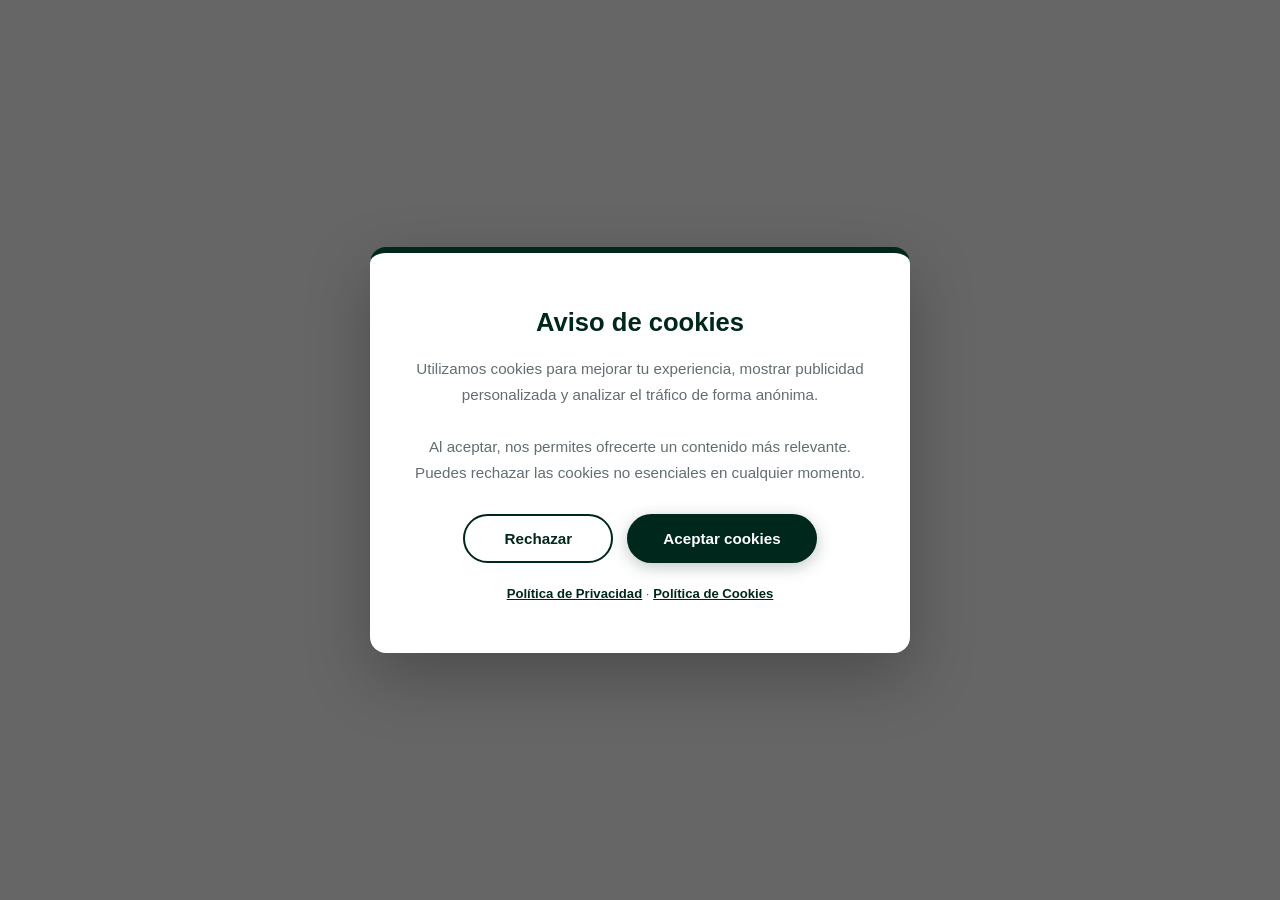
==== index.html @ d74703d0 "Update index.html" ====
<!DOCTYPE html>
<html lang="es">
<head>
    <meta charset="UTF-8">
    <meta name="viewport" content="width=device-width, initial-scale=1.0">
    <title>VíaSegura | Guía profesional de movilidad y seguridad vial</title>
    <meta name="description" content="Guía educativa profesional sobre movilidad vial, transporte público y seguridad vial en Colombia. Contenido 100% gratuito.">
    <meta name="keywords" content="movilidad vial, transporte público, seguridad vial, educación vial, Colombia, peatones, ciclistas, conductores">
    <meta name="author" content="VíaSegura">
    <meta name="robots" content="index, follow">
    <meta name="theme-color" content="#00271c">
    <link rel="canonical" href="https://viasegura.lat/">
    <link rel="icon" href="img/favicon.ico" type="image/x-icon">

    <meta property="og:type" content="website">
    <meta property="og:title" content="VíaSegura | Guía profesional de movilidad y seguridad vial">
    <meta property="og:description" content="Aprende sobre movilidad vial, transporte público y seguridad vial. Contenido 100% gratuito y profesional.">
    <meta property="og:url" content="https://viasegura.lat/">
    <meta property="og:image" content="https://viasegura.lat/img/og-image.jpg">
    <meta property="og:locale" content="es_CO">
    <meta name="twitter:card" content="summary_large_image">

    <style>
        * { margin: 0; padding: 0; box-sizing: border-box; }

        :root {
            --color-primario: #00271c;
            --color-primario-claro: #004d3a;
            --color-secundario: #00b894;
            --color-acento: #0984e3;
            --color-peligro: #e17055;
            --color-texto: #2d3436;
            --color-texto-suave: #636e72;
            --color-fondo: #ffffff;
            --color-fondo-alt: #f8f9fa;
            --color-borde: #dfe6e9;
            --color-tarjeta: #ffffff;
            --sombra: 0 4px 24px rgba(0, 39, 28, 0.06);
            --sombra-fuerte: 0 12px 48px rgba(0, 39, 28, 0.12);
            --radio: 16px;
            --radio-sm: 10px;
            --max-ancho: 1200px;
            --transicion: 0.3s cubic-bezier(0.4, 0, 0.2, 1);
            --fuente: 'Inter', -apple-system, BlinkMacSystemFont, 'Segoe UI', Roboto, sans-serif;
        }

        body {
            font-family: var(--fuente);
            color: var(--color-texto);
            background: var(--color-fondo);
            line-height: 1.7;
            font-size: 17px;
            -webkit-font-smoothing: antialiased;
        }

        .contenedor {
            width: 100%;
            max-width: var(--max-ancho);
            margin: 0 auto;
            padding: 0 24px;
        }

        /* ===== COOKIES ===== */
        .cookie-overlay {
            position: fixed; inset: 0;
            background: rgba(0, 0, 0, 0.6);
            z-index: 9998;
            backdrop-filter: blur(4px);
            display: none;
        }
        .cookie-overlay.visible { display: block; }

        .cookie-banner {
            position: fixed; inset: 0;
            display: none;
            align-items: center;
            justify-content: center;
            padding: 20px;
            z-index: 9999;
        }
        .cookie-banner.visible { display: flex; }

        .cookie-modal {
            background: #ffffff;
            max-width: 540px;
            width: 100%;
            padding: 48px 40px;
            border-radius: var(--radio);
            box-shadow: 0 24px 64px rgba(0, 0, 0, 0.25);
            text-align: center;
            border-top: 6px solid var(--color-primario);
            animation: cookieAnim 0.5s ease;
        }
        @keyframes cookieAnim {
            from { transform: scale(0.9) translateY(20px); opacity: 0; }
            to { transform: scale(1) translateY(0); opacity: 1; }
        }
        .cookie-modal h2 {
            font-size: 1.6rem;
            margin-bottom: 12px;
            color: var(--color-primario);
            font-weight: 800;
        }
        .cookie-modal p {
            font-size: 0.95rem;
            color: var(--color-texto-suave);
            margin-bottom: 28px;
            line-height: 1.7;
        }
        .cookie-modal .cookie-actions {
            display: flex;
            gap: 14px;
            justify-content: center;
            flex-wrap: wrap;
        }
        .cookie-modal .cookie-actions .boton {
            padding: 14px 36px;
            border: none;
            border-radius: 50px;
            font-weight: 700;
            font-size: 0.95rem;
            cursor: pointer;
            transition: all var(--transicion);
            min-width: 150px;
            font-family: var(--fuente);
        }
        .cookie-modal .cookie-actions .boton.aceptar {
            background: var(--color-primario);
            color: #ffffff;
            box-shadow: 0 4px 16px rgba(0, 39, 28, 0.25);
        }
        .cookie-modal .cookie-actions .boton.aceptar:hover {
            background: var(--color-primario-claro);
            transform: translateY(-3px);
            box-shadow: 0 8px 28px rgba(0, 39, 28, 0.35);
        }
        .cookie-modal .cookie-actions .boton.rechazar {
            background: transparent;
            color: var(--color-primario);
            border: 2px solid var(--color-primario);
        }
        .cookie-modal .cookie-actions .boton.rechazar:hover {
            background: var(--color-primario);
            color: #ffffff;
            transform: translateY(-3px);
            box-shadow: 0 8px 28px rgba(0, 39, 28, 0.15);
        }
        .cookie-modal .cookie-enlaces {
            margin-top: 20px;
            font-size: 0.82rem;
            color: var(--color-texto-suave);
        }
        .cookie-modal .cookie-enlaces a {
            color: var(--color-primario);
            font-weight: 600;
        }
        .cookie-modal .cookie-enlaces a:hover { text-decoration: underline; }

        body.cookie-locked { overflow: hidden; }

        .contenido-principal { display: none; }
        .contenido-principal.visible {
            display: block;
            animation: fadeIn 0.6s ease;
        }
        @keyframes fadeIn {
            from { opacity: 0; transform: translateY(20px); }
            to { opacity: 1; transform: translateY(0); }
        }

        /* ===== HEADER ===== */
        .cabecera {
            position: sticky;
            top: 0;
            background: rgba(255, 255, 255, 0.96);
            backdrop-filter: blur(12px);
            border-bottom: 1px solid rgba(0, 39, 28, 0.06);
            z-index: 1000;
        }
        .barra-nav {
            display: flex;
            align-items: center;
            justify-content: space-between;
            padding: 14px 24px;
            max-width: var(--max-ancho);
            margin: 0 auto;
        }
        .logo {
            display: flex;
            align-items: center;
            gap: 12px;
            font-weight: 800;
            font-size: 1.2rem;
            color: var(--color-primario);
            text-decoration: none;
        }
        .logo:hover { text-decoration: none; }
        .logo-icono {
            width: 42px;
            height: 42px;
            background: var(--color-primario);
            color: #fff;
            border-radius: 12px;
            display: grid;
            place-items: center;
            font-size: 1.2rem;
        }
        .menu {
            display: flex;
            gap: 4px;
            list-style: none;
            margin: 0;
            padding: 0;
            align-items: center;
        }
        .menu a {
            color: var(--color-texto);
            padding: 8px 16px;
            border-radius: var(--radio-sm);
            font-size: 0.9rem;
            font-weight: 600;
            transition: all var(--transicion);
            text-decoration: none;
        }
        .menu a:hover {
            background: var(--color-fondo-alt);
            color: var(--color-primario);
        }
        .menu a.activo { color: var(--color-primario); }
        .boton-menu {
            display: none;
            background: none;
            border: 2px solid var(--color-borde);
            border-radius: var(--radio-sm);
            padding: 8px 12px;
            cursor: pointer;
            font-size: 1.3rem;
            color: var(--color-primario);
        }

        /* ===== FRANJA ===== */
        .franja-valores {
            background: var(--color-secundario);
            color: #00271c;
            padding: 10px 0;
            text-align: center;
            font-weight: 700;
            font-size: 0.85rem;
        }

        /* ===== HERO ===== */
        .hero {
            background: linear-gradient(135deg, #00271c 0%, #004d3a 50%, #006b4f 100%);
            color: #fff;
            padding: 110px 0 90px;
            text-align: center;
            position: relative;
            overflow: hidden;
        }
        .hero::after {
            content: '';
            position: absolute;
            bottom: -2px; left: 0; right: 0;
            height: 100px;
            background: var(--color-fondo);
            clip-path: ellipse(70% 100% at 50% 100%);
        }
        .hero h1 {
            color: #fff;
            margin-bottom: 20px;
            position: relative;
            font-size: clamp(2.2rem, 5vw, 3.6rem);
        }
        .hero p.subtitulo {
            font-size: clamp(1.05rem, 2vw, 1.3rem);
            max-width: 720px;
            margin: 0 auto 32px;
            color: rgba(255, 255, 255, 0.85);
        }
        .hero-botones {
            display: flex;
            gap: 16px;
            justify-content: center;
            flex-wrap: wrap;
            position: relative;
        }
        .boton {
            display: inline-block;
            padding: 14px 34px;
            border-radius: 50px;
            font-weight: 700;
            font-size: 1rem;
            border: none;
            cursor: pointer;
            transition: all var(--transicion);
            text-decoration: none;
            font-family: var(--fuente);
        }
        .boton:hover { transform: translateY(-3px); text-decoration: none; }
        .boton.primario {
            background: #ffffff;
            color: #00271c;
            box-shadow: 0 4px 20px rgba(0, 0, 0, 0.15);
        }
        .boton.primario:hover {
            background: #e8f0ee;
            box-shadow: 0 8px 32px rgba(0, 0, 0, 0.2);
        }
        .boton.secundario {
            background: transparent;
            color: #ffffff;
            border: 2px solid rgba(255, 255, 255, 0.4);
        }
        .boton.secundario:hover {
            background: rgba(255, 255, 255, 0.12);
            border-color: #ffffff;
        }
        .hero-insignias {
            display: flex;
            gap: 12px;
            justify-content: center;
            flex-wrap: wrap;
            margin-top: 44px;
            position: relative;
        }
        .insignia {
            background: rgba(255, 255, 255, 0.1);
            border: 1px solid rgba(255, 255, 255, 0.2);
            padding: 8px 20px;
            border-radius: 50px;
            font-size: 0.85rem;
            font-weight: 600;
            color: rgba(255, 255, 255, 0.9);
        }

        /* ===== SECCIONES ===== */
        .seccion { padding: 80px 0; }
        .seccion:nth-child(even) { background: var(--color-fondo-alt); }
        .seccion-encabezado { max-width: 760px; margin-bottom: 44px; }
        .etiqueta-seccion {
            display: inline-block;
            background: rgba(0, 39, 28, 0.08);
            color: var(--color-primario);
            font-weight: 700;
            font-size: 0.75rem;
            letter-spacing: 0.1em;
            text-transform: uppercase;
            padding: 6px 18px;
            border-radius: 50px;
            margin-bottom: 16px;
            border: 1px solid rgba(0, 39, 28, 0.06);
        }
        h1 { font-size: clamp(2.2rem, 5vw, 3.6rem); font-weight: 800; }
        h2 { font-size: clamp(1.6rem, 3vw, 2.4rem); font-weight: 700; }
        h3 { font-size: 1.25rem; font-weight: 700; }
        p { margin: 0 0 1.1rem; color: var(--color-texto-suave); }

        /* ===== TARJETAS ===== */
        .rejilla { display: grid; gap: 24px; }
        .rejilla-2 { grid-template-columns: repeat(auto-fit, minmax(300px, 1fr)); }
        .rejilla-3 { grid-template-columns: repeat(auto-fit, minmax(260px, 1fr)); }
        .rejilla-4 { grid-template-columns: repeat(auto-fit, minmax(220px, 1fr)); }
        .tarjeta {
            background: var(--color-tarjeta);
            border: 1px solid var(--color-borde);
            border-radius: var(--radio);
            padding: 32px 28px;
            box-shadow: var(--sombra);
            transition: all var(--transicion);
        }
        .tarjeta:hover {
            transform: translateY(-6px);
            box-shadow: var(--sombra-fuerte);
        }
        .tarjeta .icono { font-size: 2.4rem; margin-bottom: 16px; display: block; }
        .tarjeta h3 { margin-bottom: 8px; }

        /* ===== AVISOS ===== */
        .aviso {
            border-radius: var(--radio);
            padding: 24px 30px;
            border-left: 6px solid var(--color-secundario);
            background: #f0faf8;
            margin: 24px 0;
        }
        .aviso.info { border-left-color: var(--color-acento); background: #f0f7ff; }
        .aviso.exito { border-left-color: var(--color-primario); background: #e8f0ee; }
        .aviso.peligro { border-left-color: var(--color-peligro); background: #fdf0ed; }

        /* ===== PIE ===== */
        .pie {
            background: var(--color-primario);
            color: rgba(255, 255, 255, 0.85);
            padding: 60px 0 28px;
        }
        .pie a { color: #ffffff; transition: opacity var(--transicion); }
        .pie a:hover { opacity: 0.7; text-decoration: none; }
        .pie-rejilla {
            display: grid;
            grid-template-columns: repeat(auto-fit, minmax(200px, 1fr));
            gap: 32px;
            margin-bottom: 32px;
        }
        .pie h4 { color: #fff; margin-bottom: 14px; }
        .pie p { color: rgba(255, 255, 255, 0.7); }
        .pie ul { list-style: none; padding: 0; }
        .pie ul li { margin-bottom: 6px; }
        .pie-legal {
            border-top: 1px solid rgba(255, 255, 255, 0.1);
            padding-top: 24px;
            font-size: 0.85rem;
            text-align: center;
            color: rgba(255, 255, 255, 0.5);
        }
        .pie-legal a { color: rgba(255, 255, 255, 0.7); margin: 0 8px; }
        .pie-legal a:hover { color: #fff; }

        /* ===== RESPONSIVE ===== */
        @media (max-width: 860px) {
            .boton-menu { display: block; }
            .menu {
                position: absolute;
                top: 70px; left: 0; right: 0;
                flex-direction: column;
                align-items: stretch;
                background: #fff;
                border-bottom: 1px solid var(--color-borde);
                padding: 12px 20px;
                display: none;
                box-shadow: var(--sombra-fuerte);
            }
            .menu.abierto { display: flex; }
            .menu a { padding: 12px 16px; }
            .hero { padding: 80px 0 60px; }
            .seccion { padding: 56px 0; }
            .cookie-modal { padding: 36px 28px; margin: 16px; }
            .cookie-modal .cookie-actions .boton {
                min-width: 130px;
                padding: 12px 28px;
                font-size: 0.9rem;
            }
        }

        @media (max-width: 480px) {
            .rejilla-2, .rejilla-3, .rejilla-4 { grid-template-columns: 1fr; }
            .hero-insignias { gap: 8px; }
            .insignia { font-size: 0.75rem; padding: 6px 14px; }
            .cookie-modal { padding: 28px 20px; }
            .cookie-modal .cookie-actions { flex-direction: column; }
            .cookie-modal .cookie-actions .boton { width: 100%; min-width: unset; }
        }
    </style>

    <!-- Google tag (gtag.js) -->
    <script async src="https://www.googletagmanager.com/gtag/js?id=AW-18254896446"></script>
    <script>
        window.dataLayer = window.dataLayer || [];
        function gtag() { dataLayer.push(arguments); }
        gtag('js', new Date());
        gtag('config', 'AW-18254896446');
        gtag('consent', 'default', {
            'ad_storage': 'denied',
            'analytics_storage': 'denied'
        });
    </script>

</head>

<body>

    <!-- ============================================================
    COOKIES BANNER
    ============================================================ -->
    <div id="cookie-overlay" class="cookie-overlay visible"></div>

    <div id="aviso-cookies" class="cookie-banner visible" role="dialog" aria-modal="true">
        <div class="cookie-modal">
            <h2>Aviso de cookies</h2>
            <p>
                Utilizamos cookies para mejorar tu experiencia, mostrar publicidad personalizada
                y analizar el tráfico de forma anónima.
                <br><br>
                Al aceptar, nos permites ofrecerte un contenido más relevante.
                Puedes rechazar las cookies no esenciales en cualquier momento.
            </p>
            <div class="cookie-actions">
                <button class="boton rechazar" id="btn-rechazar-cookies">Rechazar</button>
                <button class="boton aceptar" id="btn-aceptar-cookies">Aceptar cookies</button>
            </div>
            <div class="cookie-enlaces">
                <a href="privacidad.html">Política de Privacidad</a> ·
                <a href="politicas-cookies.html">Política de Cookies</a>
            </div>
        </div>
    </div>

    <!-- ============================================================
    CONTENIDO PRINCIPAL
    ============================================================ -->
    <div class="contenido-principal" id="contenidoPrincipal">

        <header class="cabecera">
            <nav class="barra-nav" aria-label="Navegación principal">
                <a href="index.html" class="logo">
                    <span class="logo-icono">🚦</span>
                    <span>VíaSegura</span>
                </a>
                <button class="boton-menu" id="botonMenu" aria-label="Abrir menú" aria-expanded="false">☰</button>
                <ul class="menu" id="menu">
                    <li><a href="index.html" class="activo">Inicio</a></li>
                    <li><a href="#que-es-movilidad">Movilidad</a></li>
                    <li><a href="#transporte-publico">Transporte</a></li>
                    <li><a href="#seguridad-vial">Seguridad</a></li>
                    <li><a href="#glosario">Glosario</a></li>
                    <li><a href="#faq">Preguntas</a></li>
                    <li><a href="contacto.html">Contacto</a></li>
                </ul>
            </nav>
        </header>

        <div class="franja-valores">
            📚 Guía 100% gratuita · Sin pagos · Sin donaciones · Contenido de libre acceso
        </div>

        <main>

            <section class="hero" id="inicio">
                <div class="contenedor">
                    <h1>Movilidad vial y transporte público en Colombia, explicados para todos</h1>
                    <p class="subtitulo">
                        Una guía educativa y profesional para entender cómo movernos mejor: cómo funciona
                        el transporte público, qué es la seguridad vial y cómo cuidarnos en la calle.
                    </p>
                    <div class="hero-botones">
                        <a href="#que-es-movilidad" class="boton primario">Comenzar a aprender</a>
                        <a href="#indice" class="boton secundario">Ver todos los temas</a>
                    </div>
                    <div class="hero-insignias">
                        <span class="insignia">🚌 Transporte público</span>
                        <span class="insignia">🚸 Seguridad vial</span>
                        <span class="insignia">🚲 Movilidad sostenible</span>
                        <span class="insignia">🆓 Acceso libre</span>
                    </div>
                </div>
            </section>

            <section class="seccion" id="sobre-esta-guia">
                <div class="contenedor">
                    <div class="seccion-encabezado">
                        <span class="etiqueta-seccion">Sección 1 · Sobre esta guía</span>
                        <h2>Un proyecto educativo, hecho para la comunidad</h2>
                        <p>Antes de empezar, queremos ser totalmente transparentes contigo sobre qué es
                        VíaSegura y, sobre todo, qué <strong>no</strong> es.</p>
                    </div>

                    <div class="aviso exito">
                        <h3>📌 Aviso importante de financiación</h3>
                        <p>Esta guía educativa está <strong>100% financiada y escrita por su autor</strong>.
                        <strong>No se aceptan donaciones. No se procesan pagos. No se vende ningún producto
                        ni servicio.</strong> Todo el contenido de VíaSegura es de
                        <strong>libre acceso</strong> y siempre lo será.</p>
                    </div>

                    <div class="rejilla rejilla-3">
                        <div class="tarjeta">
                            <span class="icono">🎯</span>
                            <h3>Nuestro objetivo</h3>
                            <p>Reunir en un solo lugar información clara y útil sobre movilidad vial,
                            transporte público y seguridad en la vía.</p>
                        </div>
                        <div class="tarjeta">
                            <span class="icono">🤝</span>
                            <h3>Para quién es</h3>
                            <p>Para cualquier persona: estudiantes, familias, personas que empiezan a usar el
                            transporte público, conductores nuevos y cualquiera que quiera moverse mejor.</p>
                        </div>
                        <div class="tarjeta">
                            <span class="icono">💚</span>
                            <h3>Sin ánimo de lucro</h3>
                            <p>No buscamos ganar dinero. Es una iniciativa personal de divulgación para aportar
                            algo positivo a nuestra comunidad.</p>
                        </div>
                    </div>

                    <div class="aviso info">
                        <h3>Aviso de contenido educativo</h3>
                        <p>La información de este sitio es de carácter <strong>educativo y orientativo</strong>.
                        No reemplaza la normativa oficial de tránsito, la señalización en la vía ni las
                        indicaciones de las autoridades competentes.</p>
                    </div>
                </div>
            </section>

            <section class="seccion" id="indice" style="background: var(--color-fondo-alt);">
                <div class="contenedor">
                    <div class="seccion-encabezado">
                        <span class="etiqueta-seccion">Sección 2 · Índice</span>
                        <h2>Todos los temas de la guía</h2>
                        <p>Esta guía está organizada en secciones. Puedes leerla de principio a fin o saltar
                        directamente al tema que te interese.</p>
                    </div>

                    <div style="display: grid; grid-template-columns: repeat(auto-fit, minmax(200px, 1fr)); gap: 12px;">
                        <a href="#que-es-movilidad" style="display: flex; align-items: center; gap: 12px; background: #fff; border: 1px solid var(--color-borde); border-radius: var(--radio-sm); padding: 12px 16px; font-weight: 600; color: var(--color-texto); text-decoration: none;">¿Qué es la movilidad vial?</a>
                        <a href="#movilidad-sostenible" style="display: flex; align-items: center; gap: 12px; background: #fff; border: 1px solid var(--color-borde); border-radius: var(--radio-sm); padding: 12px 16px; font-weight: 600; color: var(--color-texto); text-decoration: none;">Movilidad sostenible</a>
                        <a href="#transporte-publico" style="display: flex; align-items: center; gap: 12px; background: #fff; border: 1px solid var(--color-borde); border-radius: var(--radio-sm); padding: 12px 16px; font-weight: 600; color: var(--color-texto); text-decoration: none;">Transporte público</a>
                        <a href="#glosario" style="display: flex; align-items: center; gap: 12px; background: #fff; border: 1px solid var(--color-borde); border-radius: var(--radio-sm); padding: 12px 16px; font-weight: 600; color: var(--color-texto); text-decoration: none;">Glosario interactivo</a>
                        <a href="#seguridad-vial" style="display: flex; align-items: center; gap: 12px; background: #fff; border: 1px solid var(--color-borde); border-radius: var(--radio-sm); padding: 12px 16px; font-weight: 600; color: var(--color-texto); text-decoration: none;">Seguridad vial</a>
                        <a href="#faq" style="display: flex; align-items: center; gap: 12px; background: #fff; border: 1px solid var(--color-borde); border-radius: var(--radio-sm); padding: 12px 16px; font-weight: 600; color: var(--color-texto); text-decoration: none;">Preguntas frecuentes</a>
                    </div>
                </div>
            </section>

            <section class="seccion" id="que-es-movilidad">
                <div class="contenedor">
                    <div class="seccion-encabezado">
                        <span class="etiqueta-seccion">Sección 3 · Conceptos</span>
                        <h2>¿Qué es la movilidad vial?</h2>
                    </div>
                    <p>La <strong>movilidad vial</strong> es la capacidad de las personas y los bienes para
                    desplazarse de un lugar a otro dentro de un territorio, utilizando las vías y los distintos
                    medios de transporte disponibles. No se trata solo de los carros: incluye caminar, montar
                    en bicicleta, usar el transporte público, conducir una moto o un automóvil y mover
                    mercancías.</p>

                    <p>Cuando hablamos de movilidad, no pensamos únicamente en "ir rápido", sino en moverse de
                    forma <strong>segura, eficiente, sostenible y accesible para todas las personas</strong>.</p>

                    <h3>Los elementos de la movilidad</h3>
                    <div class="rejilla rejilla-4">
                        <div class="tarjeta">
                            <span class="icono">🚶</span>
                            <h3>Las personas</h3>
                            <p>Quienes se desplazan: peatones, pasajeros, ciclistas y conductores.</p>
                        </div>
                        <div class="tarjeta">
                            <span class="icono">🛣️</span>
                            <h3>La infraestructura</h3>
                            <p>Vías, andenes, ciclorrutas, paraderos, semáforos y señalización.</p>
                        </div>
                        <div class="tarjeta">
                            <span class="icono">🚌</span>
                            <h3>Los vehículos</h3>
                            <p>Buses, autos, motos, bicicletas, patinetes y vehículos de carga.</p>
                        </div>
                        <div class="tarjeta">
                            <span class="icono">📋</span>
                            <h3>Las normas</h3>
                            <p>Reglas de tránsito que ordenan la circulación y protegen a todos.</p>
                        </div>
                    </div>

                    <h3>¿Por qué deberías conocer sobre movilidad?</h3>
                    <ul style="list-style: none; padding: 0;">
                        <li style="display: flex; gap: 12px; align-items: flex-start; margin-bottom: 10px;">✔ Porque todos los días te desplazas y tomar buenas decisiones te ahorra tiempo y dinero.</li>
                        <li style="display: flex; gap: 12px; align-items: flex-start; margin-bottom: 10px;">✔ Porque entender las normas te ayuda a cuidar tu vida y la de los demás.</li>
                        <li style="display: flex; gap: 12px; align-items: flex-start; margin-bottom: 10px;">✔ Porque una ciudadanía informada exige y construye mejores ciudades.</li>
                        <li style="display: flex; gap: 12px; align-items: flex-start; margin-bottom: 10px;">✔ Porque la movilidad afecta el medio ambiente, la salud y la economía de todos.</li>
                    </ul>
                </div>
            </section>

            <section class="seccion" id="movilidad-sostenible" style="background: var(--color-fondo-alt);">
                <div class="contenedor">
                    <div class="seccion-encabezado">
                        <span class="etiqueta-seccion">Sección 4 · Sostenibilidad</span>
                        <h2>La movilidad sostenible y sus pilares</h2>
                        <p>Movernos sin comprometer la salud del planeta ni la de las próximas generaciones.</p>
                    </div>

                    <p>La <strong>movilidad sostenible</strong> busca satisfacer nuestras necesidades de
                    desplazamiento reduciendo al máximo los impactos negativos: contaminación del aire, ruido,
                    accidentes y consumo de energía.</p>

                    <h3>Beneficios de una movilidad más sostenible</h3>
                    <div class="rejilla rejilla-3">
                        <div class="tarjeta"><span class="icono">🌳</span><h3>Aire más limpio</h3><p>Menos emisiones de gases contaminantes.</p></div>
                        <div class="tarjeta"><span class="icono">❤️</span><h3>Mejor salud</h3><p>Caminar y pedalear previene enfermedades.</p></div>
                        <div class="tarjeta"><span class="icono">💰</span><h3>Ahorro</h3><p>El transporte público es más económico que el carro.</p></div>
                        <div class="tarjeta"><span class="icono">⏱️</span><h3>Menos trancones</h3><p>Más personas en menos vehículos significa calles más fluidas.</p></div>
                        <div class="tarjeta"><span class="icono">🔇</span><h3>Menos ruido</h3><p>Ciudades más tranquilas y agradables.</p></div>
                        <div class="tarjeta"><span class="icono">🤝</span><h3>Más equidad</h3><p>Garantiza que todas las personas puedan moverse.</p></div>
                    </div>
                </div>
            </section>

            <section class="seccion" id="transporte-publico">
                <div class="contenedor">
                    <div class="seccion-encabezado">
                        <span class="etiqueta-seccion">Sección 5 · Transporte público</span>
                        <h2>¿Cómo funciona el transporte público en Colombia?</h2>
                        <p>Un panorama general antes de entrar en cada sistema y ciudad.</p>
                    </div>

                    <p>El transporte público en Colombia es el conjunto de servicios que permiten que las
                    personas se desplacen pagando un pasaje, en vehículos compartidos operados de forma
                    organizada. Es la columna vertebral de la movilidad en las ciudades.</p>

                    <h3>Tipos de transporte público</h3>
                    <div class="rejilla rejilla-2">
                        <div class="tarjeta">
                            <span class="icono">🚇</span>
                            <h3>Transporte masivo</h3>
                            <p>Sistemas de gran capacidad: metros y sistemas tipo BRT con carriles exclusivos.</p>
                        </div>
                        <div class="tarjeta">
                            <span class="icono">🚌</span>
                            <h3>Transporte colectivo</h3>
                            <p>Buses y busetas que circulan por rutas urbanas en calles compartidas.</p>
                        </div>
                        <div class="tarjeta">
                            <span class="icono">🚕</span>
                            <h3>Transporte individual</h3>
                            <p>Taxis y servicios autorizados de puerta a puerta.</p>
                        </div>
                        <div class="tarjeta">
                            <span class="icono">🚐</span>
                            <h3>Transporte intermunicipal</h3>
                            <p>Buses que conectan ciudades y municipios desde terminales.</p>
                        </div>
                    </div>
                </div>
            </section>

            <section class="seccion" id="glosario" style="background: var(--color-fondo-alt);">
                <div class="contenedor">
                    <div class="seccion-encabezado">
                        <span class="etiqueta-seccion">Sección 6 · Glosario</span>
                        <h2>Glosario de movilidad</h2>
                        <p>Los términos más importantes para entender la movilidad vial.</p>
                    </div>

                    <div style="display: grid; gap: 12px;">
                        <div style="background: #fff; border: 1px solid var(--color-borde); border-left: 5px solid var(--color-acento); border-radius: var(--radio-sm); padding: 16px 20px;">
                            <dt style="font-weight: 800; color: var(--color-primario); font-size: 1.05rem;">Actor vial</dt>
                            <dd style="margin: 0; color: var(--color-texto-suave);">Toda persona que interactúa en la vía: peatones, ciclistas, motociclistas, conductores y pasajeros.</dd>
                        </div>
                        <div style="background: #fff; border: 1px solid var(--color-borde); border-left: 5px solid var(--color-acento); border-radius: var(--radio-sm); padding: 16px 20px;">
                            <dt style="font-weight: 800; color: var(--color-primario); font-size: 1.05rem;">BRT</dt>
                            <dd style="margin: 0; color: var(--color-texto-suave);">Bus Rapid Transit: sistema de buses de alta capacidad que circulan por carriles exclusivos.</dd>
                        </div>
                        <div style="background: #fff; border: 1px solid var(--color-borde); border-left: 5px solid var(--color-acento); border-radius: var(--radio-sm); padding: 16px 20px;">
                            <dt style="font-weight: 800; color: var(--color-primario); font-size: 1.05rem;">Peatón</dt>
                            <dd style="margin: 0; color: var(--color-texto-suave);">Persona que se desplaza a pie por la vía.</dd>
                        </div>
                        <div style="background: #fff; border: 1px solid var(--color-borde); border-left: 5px solid var(--color-acento); border-radius: var(--radio-sm); padding: 16px 20px;">
                            <dt style="font-weight: 800; color: var(--color-primario); font-size: 1.05rem;">Siniestro vial</dt>
                            <dd style="margin: 0; color: var(--color-texto-suave);">Suceso en la vía que causa daños, lesiones o muertes. Se prefiere este término a "accidente".</dd>
                        </div>
                        <div style="background: #fff; border: 1px solid var(--color-borde); border-left: 5px solid var(--color-acento); border-radius: var(--radio-sm); padding: 16px 20px;">
                            <dt style="font-weight: 800; color: var(--color-primario); font-size: 1.05rem;">SOAT</dt>
                            <dd style="margin: 0; color: var(--color-texto-suave);">Seguro Obligatorio de Accidentes de Tránsito, que cubre atención a víctimas.</dd>
                        </div>
                        <div style="background: #fff; border: 1px solid var(--color-borde); border-left: 5px solid var(--color-acento); border-radius: var(--radio-sm); padding: 16px 20px;">
                            <dt style="font-weight: 800; color: var(--color-primario); font-size: 1.05rem;">Transbordo</dt>
                            <dd style="margin: 0; color: var(--color-texto-suave);">Cambio de una ruta o modo de transporte a otro dentro de un mismo viaje.</dd>
                        </div>
                    </div>
                </div>
            </section>

            <section class="seccion" id="seguridad-vial">
                <div class="contenedor">
                    <div class="seccion-encabezado">
                        <span class="etiqueta-seccion">Sección 7 · Seguridad</span>
                        <h2>¿Qué es la seguridad vial?</h2>
                    </div>

                    <p>La <strong>seguridad vial</strong> es el conjunto de acciones, normas y comportamientos
                    orientados a <strong>prevenir los siniestros de tránsito y reducir sus consecuencias</strong>.</p>

                    <p>Hoy se habla de la <strong>visión de cero muertes</strong> en las vías: la idea de que
                    ninguna persona debería morir o quedar gravemente herida al desplazarse.</p>

                    <div class="aviso peligro">
                        <h3>¿Por qué decimos "siniestro" y no "accidente"?</h3>
                        <p>La palabra "accidente" sugiere algo inevitable o producto del azar. La mayoría de los
                        hechos de tránsito son <strong>prevenibles</strong>: tienen causas como el exceso de
                        velocidad, el alcohol o la distracción.</p>
                    </div>

                    <h3>Los pilares de la seguridad vial</h3>
                    <div class="rejilla rejilla-3">
                        <div class="tarjeta"><span class="icono">🧠</span><h3>Comportamiento</h3><p>Educación y cultura vial.</p></div>
                        <div class="tarjeta"><span class="icono">🛣️</span><h3>Vías seguras</h3><p>Infraestructura que perdona errores.</p></div>
                        <div class="tarjeta"><span class="icono">🚗</span><h3>Vehículos seguros</h3><p>Vehículos en buen estado.</p></div>
                        <div class="tarjeta"><span class="icono">🚑</span><h3>Atención oportuna</h3><p>Respuesta rápida tras un siniestro.</p></div>
                        <div class="tarjeta"><span class="icono">📜</span><h3>Gestión y normas</h3><p>Leyes que ordenan el sistema.</p></div>
                        <div class="tarjeta"><span class="icono">📊</span><h3>Datos y prevención</h3><p>Estudiar para evitar siniestros.</p></div>
                    </div>
                </div>
            </section>

            <section class="seccion" id="faq" style="background: var(--color-fondo-alt);">
                <div class="contenedor">
                    <div class="seccion-encabezado">
                        <span class="etiqueta-seccion">Preguntas frecuentes</span>
                        <h2>Preguntas frecuentes</h2>
                    </div>

                    <div style="border-radius: var(--radio); overflow: hidden;">
                        <div style="border: 1px solid var(--color-borde); border-radius: var(--radio-sm); margin-bottom: 12px; background: #fff; overflow: hidden;">
                            <button style="width: 100%; text-align: left; background: #fff; border: none; padding: 18px 24px; font-size: 1rem; font-weight: 700; color: var(--color-primario); cursor: pointer; font-family: var(--fuente);" onclick="this.nextElementSibling.style.maxHeight = this.nextElementSibling.style.maxHeight ? null : this.nextElementSibling.scrollHeight + 'px'; this.classList.toggle('activo');">
                                ¿Esta página cobra por su contenido? <span style="float: right; font-size: 1.4rem;">+</span>
                            </button>
                            <div style="max-height: 0; overflow: hidden; transition: max-height 0.35s ease;">
                                <div style="padding: 0 24px 20px;"><p>No. VíaSegura es <strong>100% gratuita</strong>. No se procesan pagos, no se aceptan donaciones y todo el contenido es de libre acceso.</p></div>
                            </div>
                        </div>

                        <div style="border: 1px solid var(--color-borde); border-radius: var(--radio-sm); margin-bottom: 12px; background: #fff; overflow: hidden;">
                            <button style="width: 100%; text-align: left; background: #fff; border: none; padding: 18px 24px; font-size: 1rem; font-weight: 700; color: var(--color-primario); cursor: pointer; font-family: var(--fuente);" onclick="this.nextElementSibling.style.maxHeight = this.nextElementSibling.style.maxHeight ? null : this.nextElementSibling.scrollHeight + 'px'; this.classList.toggle('activo');">
                                ¿Quién financia este sitio? <span style="float: right; font-size: 1.4rem;">+</span>
                            </button>
                            <div style="max-height: 0; overflow: hidden; transition: max-height 0.35s ease;">
                                <div style="padding: 0 24px 20px;"><p>Esta guía está <strong>financiada y escrita en su totalidad por su autor</strong>, como un aporte educativo a la comunidad, sin ánimo de lucro.</p></div>
                            </div>
                        </div>

                        <div style="border: 1px solid var(--color-borde); border-radius: var(--radio-sm); margin-bottom: 12px; background: #fff; overflow: hidden;">
                            <button style="width: 100%; text-align: left; background: #fff; border: none; padding: 18px 24px; font-size: 1rem; font-weight: 700; color: var(--color-primario); cursor: pointer; font-family: var(--fuente);" onclick="this.nextElementSibling.style.maxHeight = this.nextElementSibling.style.maxHeight ? null : this.nextElementSibling.scrollHeight + 'px'; this.classList.toggle('activo');">
                                ¿La información reemplaza la normativa oficial? <span style="float: right; font-size: 1.4rem;">+</span>
                            </button>
                            <div style="max-height: 0; overflow: hidden; transition: max-height 0.35s ease;">
                                <div style="padding: 0 24px 20px;"><p>No. El contenido es educativo y orientativo. La norma oficial en Colombia es el Código Nacional de Tránsito.</p></div>
                            </div>
                        </div>

                        <div style="border: 1px solid var(--color-borde); border-radius: var(--radio-sm); margin-bottom: 12px; background: #fff; overflow: hidden;">
                            <button style="width: 100%; text-align: left; background: #fff; border: none; padding: 18px 24px; font-size: 1rem; font-weight: 700; color: var(--color-primario); cursor: pointer; font-family: var(--fuente);" onclick="this.nextElementSibling.style.maxHeight = this.nextElementSibling.style.maxHeight ? null : this.nextElementSibling.scrollHeight + 'px'; this.classList.toggle('activo');">
                                ¿Usan cookies? <span style="float: right; font-size: 1.4rem;">+</span>
                            </button>
                            <div style="max-height: 0; overflow: hidden; transition: max-height 0.35s ease;">
                                <div style="padding: 0 24px 20px;"><p>Usamos cookies para mejorar tu experiencia. Puedes aceptarlas o rechazarlas en el banner.</p></div>
                            </div>
                        </div>
                    </div>

                    <div class="aviso exito" style="margin-top: 30px;">
                        <h3>¿Te resultó útil esta guía?</h3>
                        <p>Compártela con tu familia, tus amigos o tu comunidad. Difundir educación vial también
                        salva vidas. Recuerda: es completamente gratis y de libre acceso.</p>
                        <a href="contacto.html" class="boton primario" style="margin-top: 8px; display: inline-block;">Escríbenos tu opinión</a>
                    </div>
                </div>
            </section>

            <section style="background: var(--color-primario); color: #eafff7; padding: 56px 0; text-align: center;">
                <div class="contenedor" style="max-width: 820px; margin: 0 auto;">
                    <h2 style="color:#fff;">Compromiso de transparencia</h2>
                    <p style="font-size:1.1rem; color: rgba(255,255,255,0.85);">
                        <strong>VíaSegura</strong> es una guía educativa
                        <strong>100% financiada y escrita por su autor</strong>. No se aceptan donaciones, no se
                        procesan pagos y no se vende ningún producto o servicio. Todo el contenido es de
                        <strong>libre acceso</strong>.
                    </p>
                </div>
            </section>

        </main>

        <footer class="pie">
            <div class="contenedor">
                <div class="pie-rejilla">
                    <div>
                        <h4>🚦 VíaSegura</h4>
                        <p>Guía educativa y gratuita sobre movilidad vial, transporte público en Colombia y
                        seguridad vial.</p>
                    </div>
                    <div>
                        <h4>Temas principales</h4>
                        <ul>
                            <li><a href="#que-es-movilidad">Movilidad vial</a></li>
                            <li><a href="#transporte-publico">Transporte público</a></li>
                            <li><a href="#seguridad-vial">Seguridad vial</a></li>
                            <li><a href="#glosario">Glosario</a></li>
                        </ul>
                    </div>
                    <div>
                        <h4>Información legal</h4>
                        <ul>
                            <li><a href="privacidad.html">Política de Privacidad</a></li>
                            <li><a href="politicas-cookies.html">Política de Cookies</a></li>
                            <li><a href="contacto.html">Contacto</a></li>
                        </ul>
                    </div>
                    <div>
                        <h4>Contacto</h4>
                        <ul>
                            <li>📧 <a href="mailto:contacto@viasegura.lat">contacto@viasegura.lat</a></li>
                            <li>📞 Emergencias: 123</li>
                        </ul>
                    </div>
                </div>
                <div class="pie-legal">
                    <p>© 2026 VíaSegura — Todos los derechos reservados.</p>
                    <p>
                        <a href="privacidad.html">Privacidad</a> ·
                        <a href="politicas-cookies.html">Cookies</a> ·
                        <a href="contacto.html">Contacto</a>
                    </p>
                </div>
            </div>
        </footer>

    </div>

    <!-- ============================================================
    JAVASCRIPT - COOKIES Y MENÚ (SIN CLOAKING)
    ============================================================ -->
    <script>
        (function() {
            'use strict';

            var overlay = document.getElementById('cookie-overlay');
            var banner = document.getElementById('aviso-cookies');
            var btnAceptar = document.getElementById('btn-aceptar-cookies');
            var btnRechazar = document.getElementById('btn-rechazar-cookies');
            var contenidoPrincipal = document.getElementById('contenidoPrincipal');

            if (!overlay || !banner || !btnAceptar || !btnRechazar || !contenidoPrincipal) {
                console.error('Error: Elementos del banner de cookies no encontrados');
                return;
            }

            // Banner visible al cargar
            overlay.classList.add('visible');
            banner.classList.add('visible');
            document.body.classList.add('cookie-locked');

            // Mostrar contenido principal
            function mostrarContenido() {
                overlay.classList.remove('visible');
                banner.classList.remove('visible');
                document.body.classList.remove('cookie-locked');
                contenidoPrincipal.classList.add('visible');
            }

            // ACEPTAR
            btnAceptar.addEventListener('click', function() {
                mostrarContenido();
                if (typeof gtag !== 'undefined') {
                    gtag('consent', 'update', {
                        'ad_storage': 'granted',
                        'analytics_storage': 'granted'
                    });
                }
                console.log('Cookies ACEPTADAS');
            });

            // RECHAZAR
            btnRechazar.addEventListener('click', function() {
                mostrarContenido();
                if (typeof gtag !== 'undefined') {
                    gtag('consent', 'update', {
                        'ad_storage': 'denied',
                        'analytics_storage': 'denied'
                    });
                }
                console.log('Cookies RECHAZADAS');
            });

            // MENÚ MÓVIL
            var botonMenu = document.getElementById('botonMenu');
            var menu = document.getElementById('menu');

            if (botonMenu && menu) {
                botonMenu.addEventListener('click', function() {
                    var abierto = menu.classList.toggle('abierto');
                    botonMenu.setAttribute('aria-expanded', abierto ? 'true' : 'false');
                });

                menu.querySelectorAll('a').forEach(function(enlace) {
                    enlace.addEventListener('click', function() {
                        menu.classList.remove('abierto');
                        botonMenu.setAttribute('aria-expanded', 'false');
                    });
                });
            }

        })();
    </script>

</body>
</html>
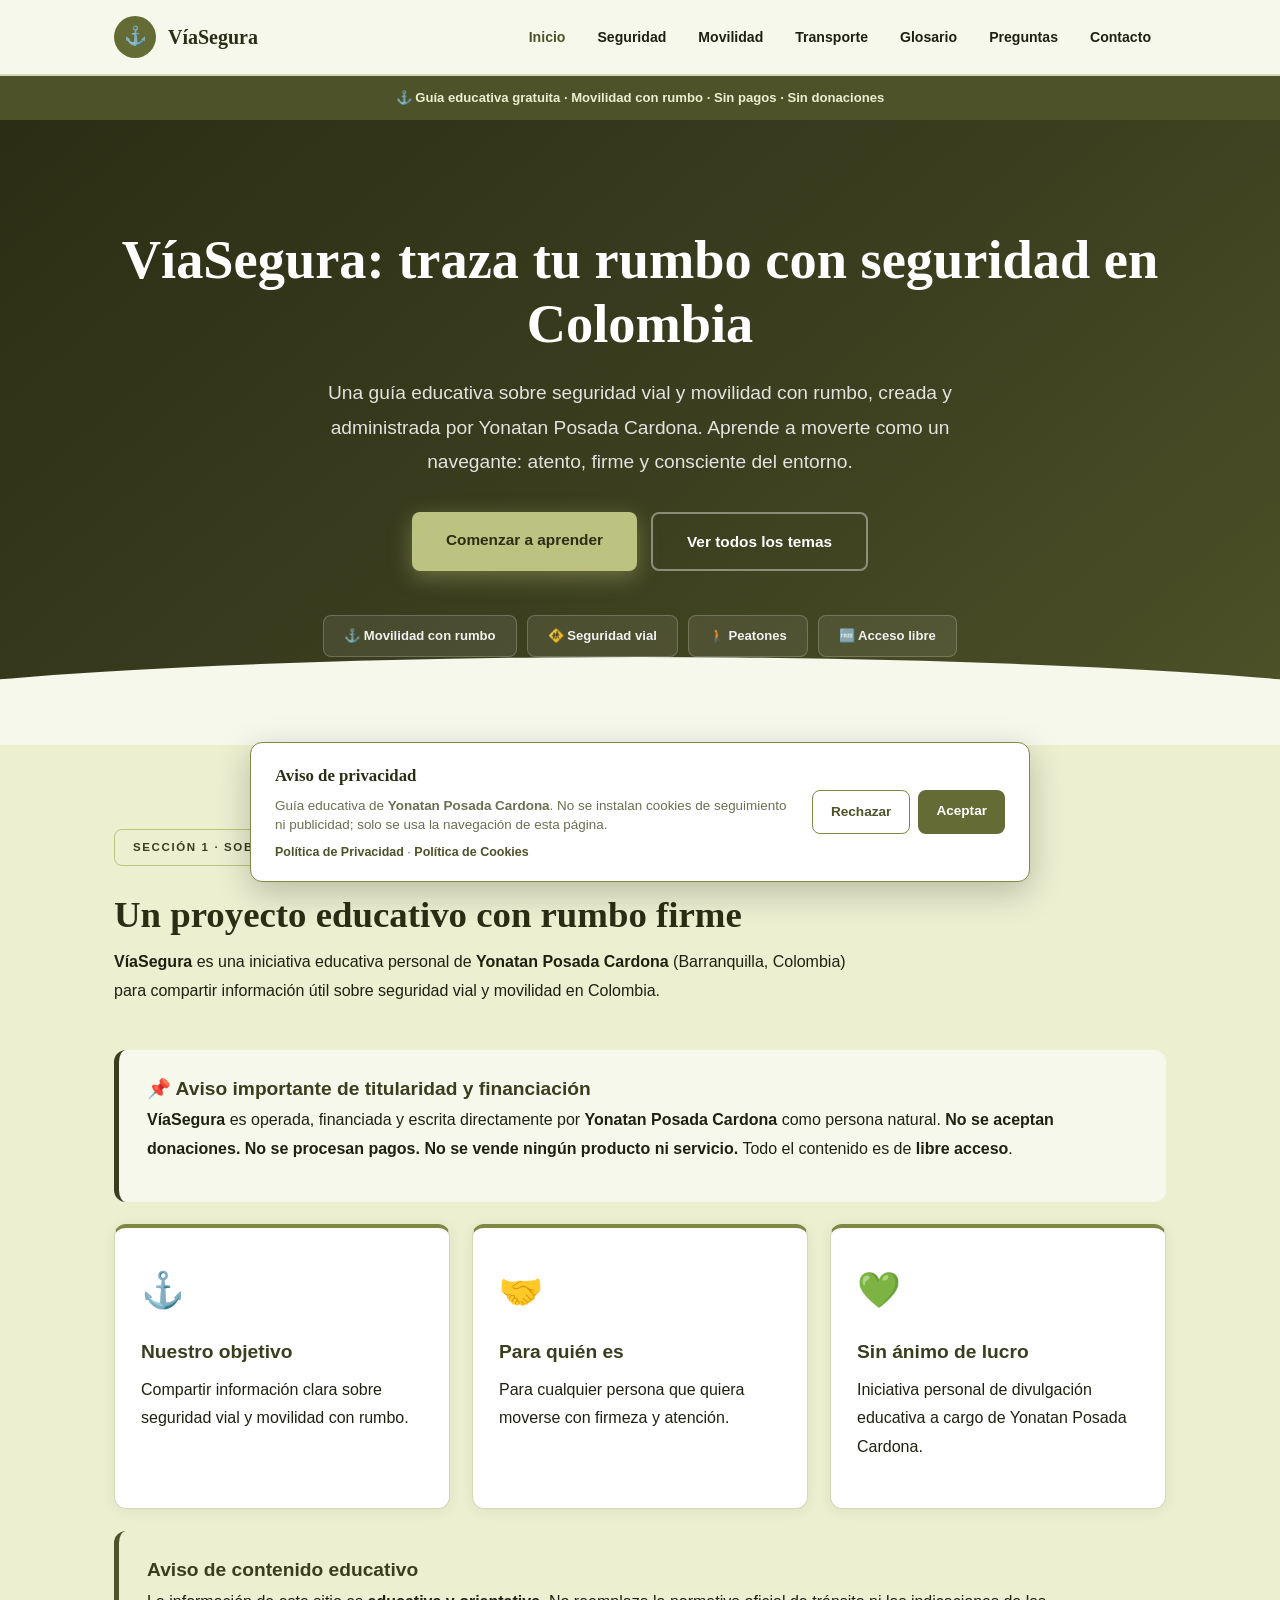
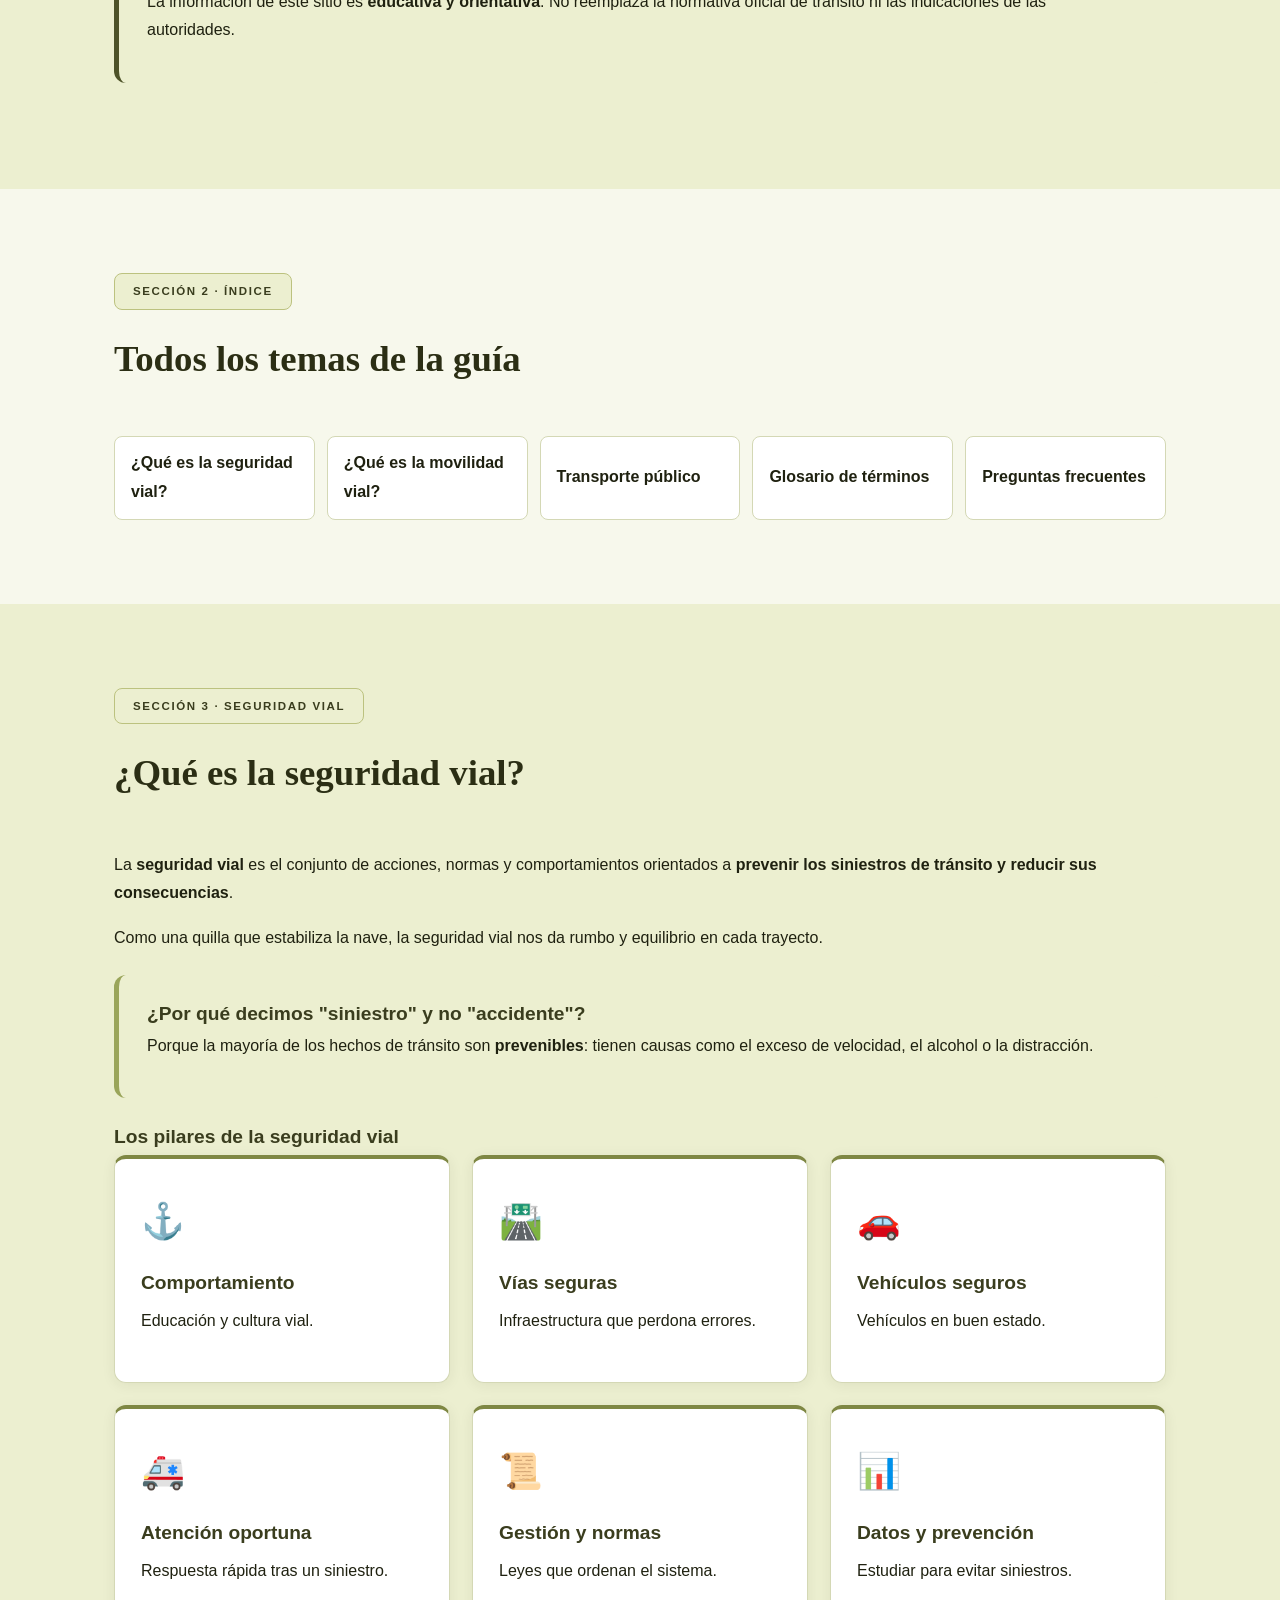
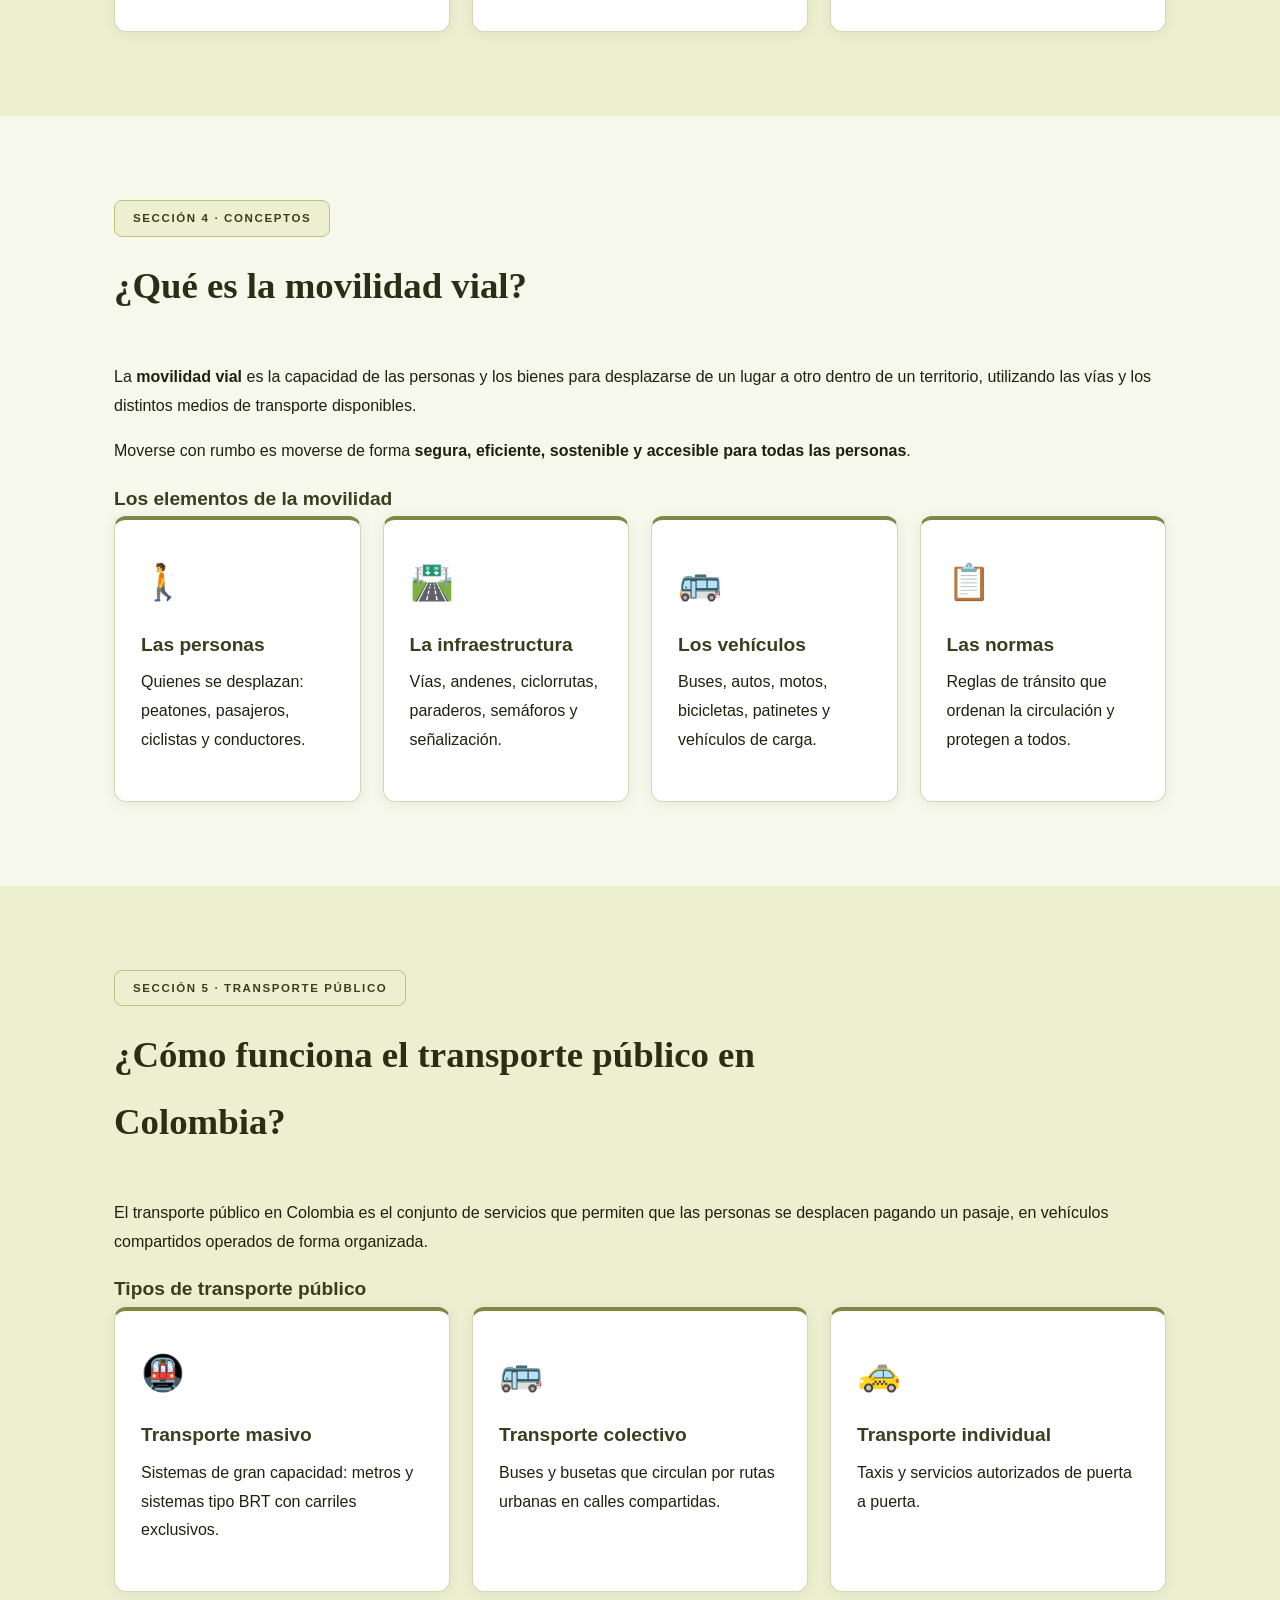
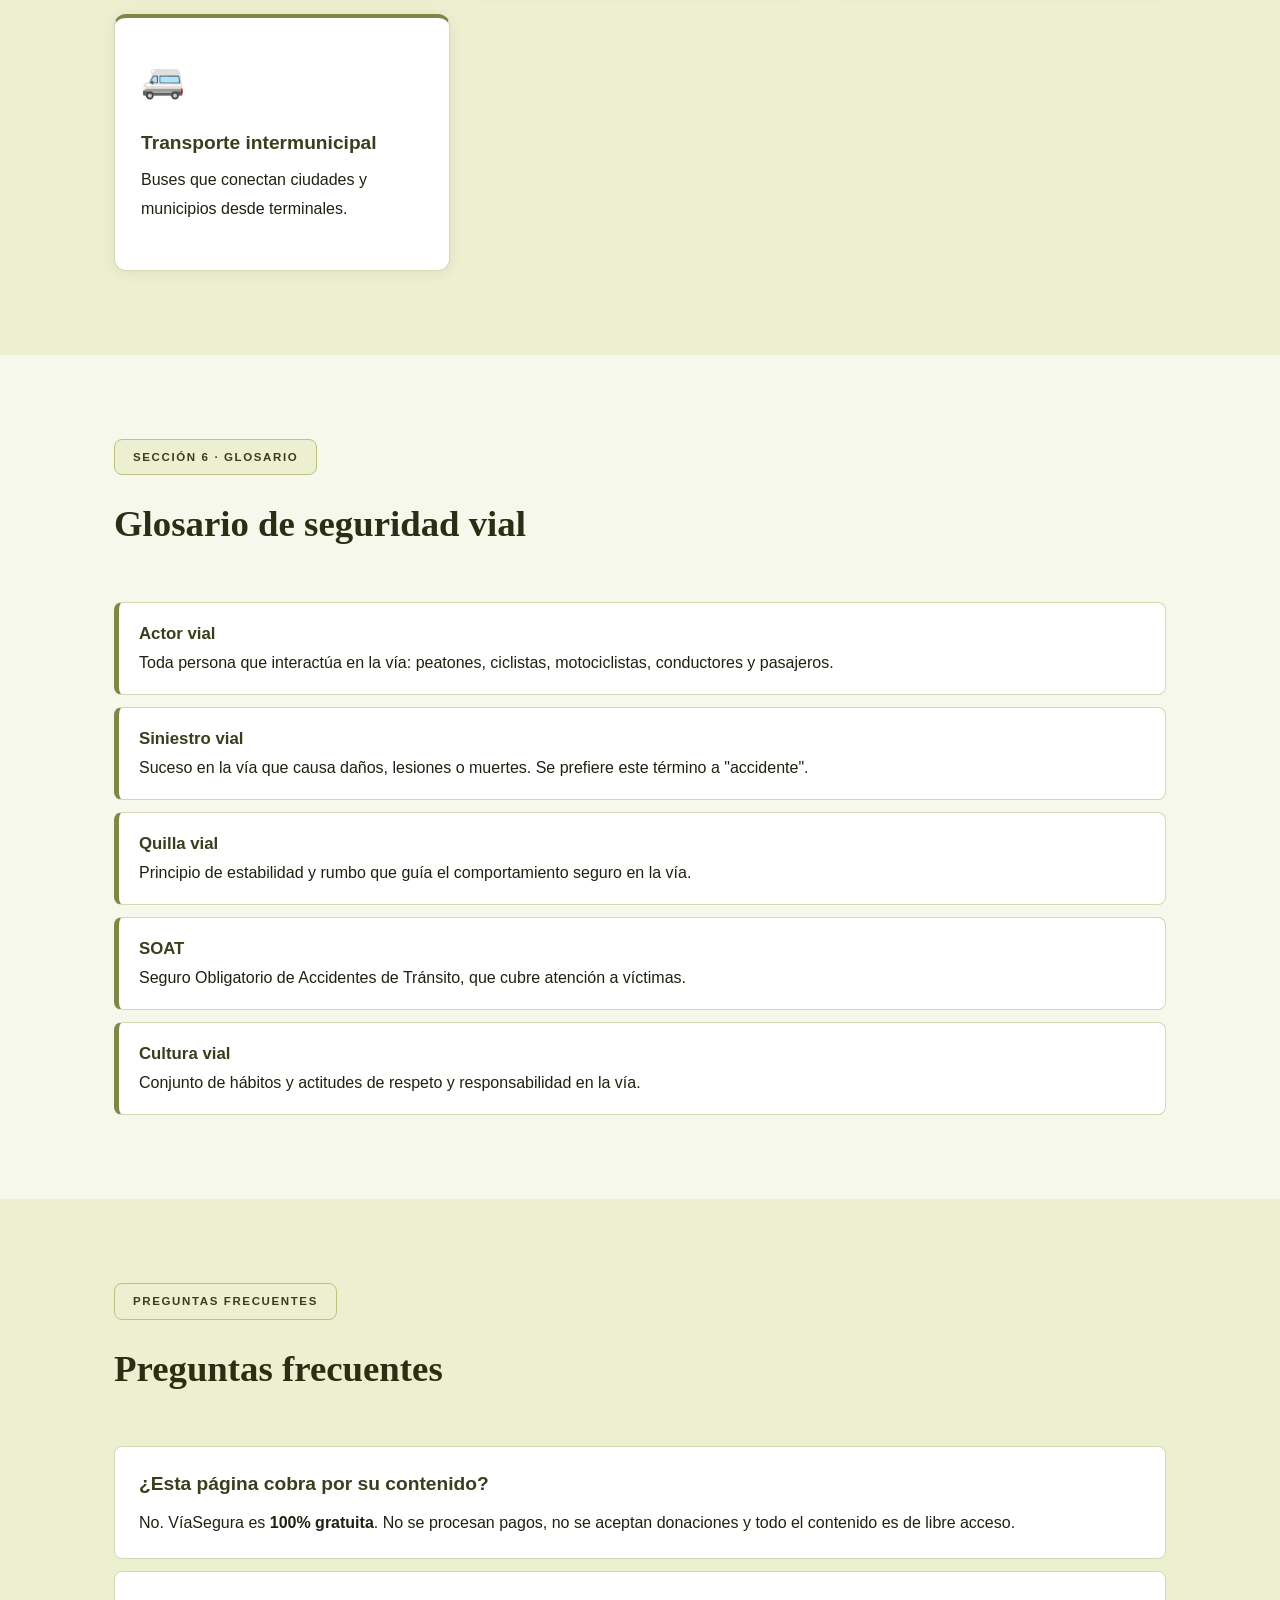
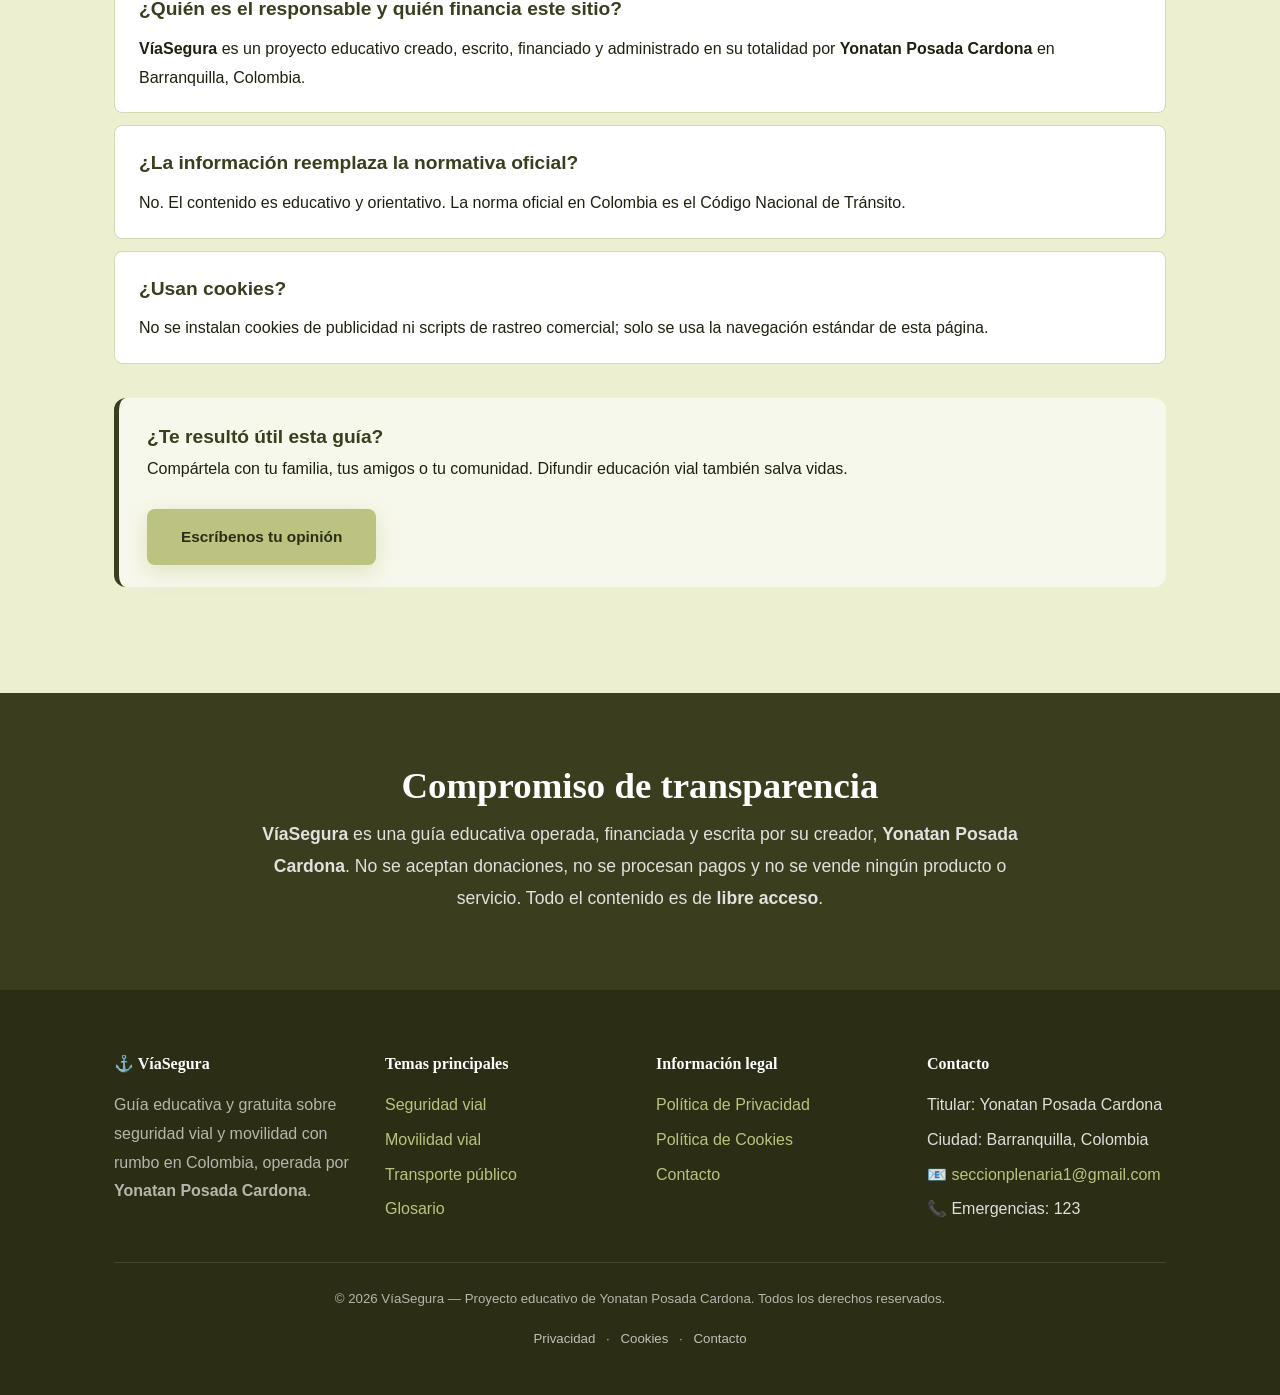
==== commit 6b5eca53: "Update index.html" ====
--- a/index.html
+++ b/index.html
@@ -1,985 +1,534 @@
 <!DOCTYPE html>
 <html lang="es">
 <head>
-    <meta charset="UTF-8">
-    <meta name="viewport" content="width=device-width, initial-scale=1.0">
-    <title>VíaSegura | Guía profesional de movilidad y seguridad vial</title>
-    <meta name="description" content="Guía educativa profesional sobre movilidad vial, transporte público y seguridad vial en Colombia. Contenido 100% gratuito.">
-    <meta name="keywords" content="movilidad vial, transporte público, seguridad vial, educación vial, Colombia, peatones, ciclistas, conductores">
-    <meta name="author" content="VíaSegura">
-    <meta name="robots" content="index, follow">
-    <meta name="theme-color" content="#00271c">
-    <link rel="canonical" href="https://viasegura.lat/">
-    <link rel="icon" href="img/favicon.ico" type="image/x-icon">
-
-    <meta property="og:type" content="website">
-    <meta property="og:title" content="VíaSegura | Guía profesional de movilidad y seguridad vial">
-    <meta property="og:description" content="Aprende sobre movilidad vial, transporte público y seguridad vial. Contenido 100% gratuito y profesional.">
-    <meta property="og:url" content="https://viasegura.lat/">
-    <meta property="og:image" content="https://viasegura.lat/img/og-image.jpg">
-    <meta property="og:locale" content="es_CO">
-    <meta name="twitter:card" content="summary_large_image">
-
-    <style>
-        * { margin: 0; padding: 0; box-sizing: border-box; }
-
-        :root {
-            --color-primario: #00271c;
-            --color-primario-claro: #004d3a;
-            --color-secundario: #00b894;
-            --color-acento: #0984e3;
-            --color-peligro: #e17055;
-            --color-texto: #2d3436;
-            --color-texto-suave: #636e72;
-            --color-fondo: #ffffff;
-            --color-fondo-alt: #f8f9fa;
-            --color-borde: #dfe6e9;
-            --color-tarjeta: #ffffff;
-            --sombra: 0 4px 24px rgba(0, 39, 28, 0.06);
-            --sombra-fuerte: 0 12px 48px rgba(0, 39, 28, 0.12);
-            --radio: 16px;
-            --radio-sm: 10px;
-            --max-ancho: 1200px;
-            --transicion: 0.3s cubic-bezier(0.4, 0, 0.2, 1);
-            --fuente: 'Inter', -apple-system, BlinkMacSystemFont, 'Segoe UI', Roboto, sans-serif;
-        }
-
-        body {
-            font-family: var(--fuente);
-            color: var(--color-texto);
-            background: var(--color-fondo);
-            line-height: 1.7;
-            font-size: 17px;
-            -webkit-font-smoothing: antialiased;
-        }
-
-        .contenedor {
-            width: 100%;
-            max-width: var(--max-ancho);
-            margin: 0 auto;
-            padding: 0 24px;
-        }
-
-        /* ===== COOKIES ===== */
-        .cookie-overlay {
-            position: fixed; inset: 0;
-            background: rgba(0, 0, 0, 0.6);
-            z-index: 9998;
-            backdrop-filter: blur(4px);
-            display: none;
-        }
-        .cookie-overlay.visible { display: block; }
-
-        .cookie-banner {
-            position: fixed; inset: 0;
-            display: none;
-            align-items: center;
-            justify-content: center;
-            padding: 20px;
-            z-index: 9999;
-        }
-        .cookie-banner.visible { display: flex; }
-
-        .cookie-modal {
-            background: #ffffff;
-            max-width: 540px;
-            width: 100%;
-            padding: 48px 40px;
-            border-radius: var(--radio);
-            box-shadow: 0 24px 64px rgba(0, 0, 0, 0.25);
-            text-align: center;
-            border-top: 6px solid var(--color-primario);
-            animation: cookieAnim 0.5s ease;
-        }
-        @keyframes cookieAnim {
-            from { transform: scale(0.9) translateY(20px); opacity: 0; }
-            to { transform: scale(1) translateY(0); opacity: 1; }
-        }
-        .cookie-modal h2 {
-            font-size: 1.6rem;
-            margin-bottom: 12px;
-            color: var(--color-primario);
-            font-weight: 800;
-        }
-        .cookie-modal p {
-            font-size: 0.95rem;
-            color: var(--color-texto-suave);
-            margin-bottom: 28px;
-            line-height: 1.7;
-        }
-        .cookie-modal .cookie-actions {
-            display: flex;
-            gap: 14px;
-            justify-content: center;
-            flex-wrap: wrap;
-        }
-        .cookie-modal .cookie-actions .boton {
-            padding: 14px 36px;
-            border: none;
-            border-radius: 50px;
-            font-weight: 700;
-            font-size: 0.95rem;
-            cursor: pointer;
-            transition: all var(--transicion);
-            min-width: 150px;
-            font-family: var(--fuente);
-        }
-        .cookie-modal .cookie-actions .boton.aceptar {
-            background: var(--color-primario);
-            color: #ffffff;
-            box-shadow: 0 4px 16px rgba(0, 39, 28, 0.25);
-        }
-        .cookie-modal .cookie-actions .boton.aceptar:hover {
-            background: var(--color-primario-claro);
-            transform: translateY(-3px);
-            box-shadow: 0 8px 28px rgba(0, 39, 28, 0.35);
-        }
-        .cookie-modal .cookie-actions .boton.rechazar {
-            background: transparent;
-            color: var(--color-primario);
-            border: 2px solid var(--color-primario);
-        }
-        .cookie-modal .cookie-actions .boton.rechazar:hover {
-            background: var(--color-primario);
-            color: #ffffff;
-            transform: translateY(-3px);
-            box-shadow: 0 8px 28px rgba(0, 39, 28, 0.15);
-        }
-        .cookie-modal .cookie-enlaces {
-            margin-top: 20px;
-            font-size: 0.82rem;
-            color: var(--color-texto-suave);
-        }
-        .cookie-modal .cookie-enlaces a {
-            color: var(--color-primario);
-            font-weight: 600;
-        }
-        .cookie-modal .cookie-enlaces a:hover { text-decoration: underline; }
-
-        body.cookie-locked { overflow: hidden; }
-
-        .contenido-principal { display: none; }
-        .contenido-principal.visible {
-            display: block;
-            animation: fadeIn 0.6s ease;
-        }
-        @keyframes fadeIn {
-            from { opacity: 0; transform: translateY(20px); }
-            to { opacity: 1; transform: translateY(0); }
-        }
-
-        /* ===== HEADER ===== */
-        .cabecera {
-            position: sticky;
-            top: 0;
-            background: rgba(255, 255, 255, 0.96);
-            backdrop-filter: blur(12px);
-            border-bottom: 1px solid rgba(0, 39, 28, 0.06);
-            z-index: 1000;
-        }
-        .barra-nav {
-            display: flex;
-            align-items: center;
-            justify-content: space-between;
-            padding: 14px 24px;
-            max-width: var(--max-ancho);
-            margin: 0 auto;
-        }
-        .logo {
-            display: flex;
-            align-items: center;
-            gap: 12px;
-            font-weight: 800;
-            font-size: 1.2rem;
-            color: var(--color-primario);
-            text-decoration: none;
-        }
-        .logo:hover { text-decoration: none; }
-        .logo-icono {
-            width: 42px;
-            height: 42px;
-            background: var(--color-primario);
-            color: #fff;
-            border-radius: 12px;
-            display: grid;
-            place-items: center;
-            font-size: 1.2rem;
-        }
-        .menu {
-            display: flex;
-            gap: 4px;
-            list-style: none;
-            margin: 0;
-            padding: 0;
-            align-items: center;
-        }
-        .menu a {
-            color: var(--color-texto);
-            padding: 8px 16px;
-            border-radius: var(--radio-sm);
-            font-size: 0.9rem;
-            font-weight: 600;
-            transition: all var(--transicion);
-            text-decoration: none;
-        }
-        .menu a:hover {
-            background: var(--color-fondo-alt);
-            color: var(--color-primario);
-        }
-        .menu a.activo { color: var(--color-primario); }
-        .boton-menu {
-            display: none;
-            background: none;
-            border: 2px solid var(--color-borde);
-            border-radius: var(--radio-sm);
-            padding: 8px 12px;
-            cursor: pointer;
-            font-size: 1.3rem;
-            color: var(--color-primario);
-        }
-
-        /* ===== FRANJA ===== */
-        .franja-valores {
-            background: var(--color-secundario);
-            color: #00271c;
-            padding: 10px 0;
-            text-align: center;
-            font-weight: 700;
-            font-size: 0.85rem;
-        }
-
-        /* ===== HERO ===== */
-        .hero {
-            background: linear-gradient(135deg, #00271c 0%, #004d3a 50%, #006b4f 100%);
-            color: #fff;
-            padding: 110px 0 90px;
-            text-align: center;
-            position: relative;
-            overflow: hidden;
-        }
-        .hero::after {
-            content: '';
-            position: absolute;
-            bottom: -2px; left: 0; right: 0;
-            height: 100px;
-            background: var(--color-fondo);
-            clip-path: ellipse(70% 100% at 50% 100%);
-        }
-        .hero h1 {
-            color: #fff;
-            margin-bottom: 20px;
-            position: relative;
-            font-size: clamp(2.2rem, 5vw, 3.6rem);
-        }
-        .hero p.subtitulo {
-            font-size: clamp(1.05rem, 2vw, 1.3rem);
-            max-width: 720px;
-            margin: 0 auto 32px;
-            color: rgba(255, 255, 255, 0.85);
-        }
-        .hero-botones {
-            display: flex;
-            gap: 16px;
-            justify-content: center;
-            flex-wrap: wrap;
-            position: relative;
-        }
-        .boton {
-            display: inline-block;
-            padding: 14px 34px;
-            border-radius: 50px;
-            font-weight: 700;
-            font-size: 1rem;
-            border: none;
-            cursor: pointer;
-            transition: all var(--transicion);
-            text-decoration: none;
-            font-family: var(--fuente);
-        }
-        .boton:hover { transform: translateY(-3px); text-decoration: none; }
-        .boton.primario {
-            background: #ffffff;
-            color: #00271c;
-            box-shadow: 0 4px 20px rgba(0, 0, 0, 0.15);
-        }
-        .boton.primario:hover {
-            background: #e8f0ee;
-            box-shadow: 0 8px 32px rgba(0, 0, 0, 0.2);
-        }
-        .boton.secundario {
-            background: transparent;
-            color: #ffffff;
-            border: 2px solid rgba(255, 255, 255, 0.4);
-        }
-        .boton.secundario:hover {
-            background: rgba(255, 255, 255, 0.12);
-            border-color: #ffffff;
-        }
-        .hero-insignias {
-            display: flex;
-            gap: 12px;
-            justify-content: center;
-            flex-wrap: wrap;
-            margin-top: 44px;
-            position: relative;
-        }
-        .insignia {
-            background: rgba(255, 255, 255, 0.1);
-            border: 1px solid rgba(255, 255, 255, 0.2);
-            padding: 8px 20px;
-            border-radius: 50px;
-            font-size: 0.85rem;
-            font-weight: 600;
-            color: rgba(255, 255, 255, 0.9);
-        }
-
-        /* ===== SECCIONES ===== */
-        .seccion { padding: 80px 0; }
-        .seccion:nth-child(even) { background: var(--color-fondo-alt); }
-        .seccion-encabezado { max-width: 760px; margin-bottom: 44px; }
-        .etiqueta-seccion {
-            display: inline-block;
-            background: rgba(0, 39, 28, 0.08);
-            color: var(--color-primario);
-            font-weight: 700;
-            font-size: 0.75rem;
-            letter-spacing: 0.1em;
-            text-transform: uppercase;
-            padding: 6px 18px;
-            border-radius: 50px;
-            margin-bottom: 16px;
-            border: 1px solid rgba(0, 39, 28, 0.06);
-        }
-        h1 { font-size: clamp(2.2rem, 5vw, 3.6rem); font-weight: 800; }
-        h2 { font-size: clamp(1.6rem, 3vw, 2.4rem); font-weight: 700; }
-        h3 { font-size: 1.25rem; font-weight: 700; }
-        p { margin: 0 0 1.1rem; color: var(--color-texto-suave); }
-
-        /* ===== TARJETAS ===== */
-        .rejilla { display: grid; gap: 24px; }
-        .rejilla-2 { grid-template-columns: repeat(auto-fit, minmax(300px, 1fr)); }
-        .rejilla-3 { grid-template-columns: repeat(auto-fit, minmax(260px, 1fr)); }
-        .rejilla-4 { grid-template-columns: repeat(auto-fit, minmax(220px, 1fr)); }
-        .tarjeta {
-            background: var(--color-tarjeta);
-            border: 1px solid var(--color-borde);
-            border-radius: var(--radio);
-            padding: 32px 28px;
-            box-shadow: var(--sombra);
-            transition: all var(--transicion);
-        }
-        .tarjeta:hover {
-            transform: translateY(-6px);
-            box-shadow: var(--sombra-fuerte);
-        }
-        .tarjeta .icono { font-size: 2.4rem; margin-bottom: 16px; display: block; }
-        .tarjeta h3 { margin-bottom: 8px; }
-
-        /* ===== AVISOS ===== */
-        .aviso {
-            border-radius: var(--radio);
-            padding: 24px 30px;
-            border-left: 6px solid var(--color-secundario);
-            background: #f0faf8;
-            margin: 24px 0;
-        }
-        .aviso.info { border-left-color: var(--color-acento); background: #f0f7ff; }
-        .aviso.exito { border-left-color: var(--color-primario); background: #e8f0ee; }
-        .aviso.peligro { border-left-color: var(--color-peligro); background: #fdf0ed; }
-
-        /* ===== PIE ===== */
-        .pie {
-            background: var(--color-primario);
-            color: rgba(255, 255, 255, 0.85);
-            padding: 60px 0 28px;
-        }
-        .pie a { color: #ffffff; transition: opacity var(--transicion); }
-        .pie a:hover { opacity: 0.7; text-decoration: none; }
-        .pie-rejilla {
-            display: grid;
-            grid-template-columns: repeat(auto-fit, minmax(200px, 1fr));
-            gap: 32px;
-            margin-bottom: 32px;
-        }
-        .pie h4 { color: #fff; margin-bottom: 14px; }
-        .pie p { color: rgba(255, 255, 255, 0.7); }
-        .pie ul { list-style: none; padding: 0; }
-        .pie ul li { margin-bottom: 6px; }
-        .pie-legal {
-            border-top: 1px solid rgba(255, 255, 255, 0.1);
-            padding-top: 24px;
-            font-size: 0.85rem;
-            text-align: center;
-            color: rgba(255, 255, 255, 0.5);
-        }
-        .pie-legal a { color: rgba(255, 255, 255, 0.7); margin: 0 8px; }
-        .pie-legal a:hover { color: #fff; }
-
-        /* ===== RESPONSIVE ===== */
-        @media (max-width: 860px) {
-            .boton-menu { display: block; }
-            .menu {
-                position: absolute;
-                top: 70px; left: 0; right: 0;
-                flex-direction: column;
-                align-items: stretch;
-                background: #fff;
-                border-bottom: 1px solid var(--color-borde);
-                padding: 12px 20px;
-                display: none;
-                box-shadow: var(--sombra-fuerte);
-            }
-            .menu.abierto { display: flex; }
-            .menu a { padding: 12px 16px; }
-            .hero { padding: 80px 0 60px; }
-            .seccion { padding: 56px 0; }
-            .cookie-modal { padding: 36px 28px; margin: 16px; }
-            .cookie-modal .cookie-actions .boton {
-                min-width: 130px;
-                padding: 12px 28px;
-                font-size: 0.9rem;
-            }
-        }
-
-        @media (max-width: 480px) {
-            .rejilla-2, .rejilla-3, .rejilla-4 { grid-template-columns: 1fr; }
-            .hero-insignias { gap: 8px; }
-            .insignia { font-size: 0.75rem; padding: 6px 14px; }
-            .cookie-modal { padding: 28px 20px; }
-            .cookie-modal .cookie-actions { flex-direction: column; }
-            .cookie-modal .cookie-actions .boton { width: 100%; min-width: unset; }
-        }
-    </style>
-
-    <!-- Google tag (gtag.js) -->
-    <script async src="https://www.googletagmanager.com/gtag/js?id=AW-18254896446"></script>
-    <script>
-        window.dataLayer = window.dataLayer || [];
-        function gtag() { dataLayer.push(arguments); }
-        gtag('js', new Date());
-        gtag('config', 'AW-18254896446');
-        gtag('consent', 'default', {
-            'ad_storage': 'denied',
-            'analytics_storage': 'denied'
-        });
-    </script>
-
+<meta charset="UTF-8">
+<meta name="viewport" content="width=device-width, initial-scale=1.0">
+<title>VíaSegura | Seguridad vial y movilidad con rumbo</title>
+<meta name="description" content="VíaSegura es una guía educativa sobre seguridad vial y movilidad con rumbo en Colombia, creada y administrada por Yonatan Posada Cardona. Contenido libre y gratuito.">
+<meta name="author" content="Yonatan Posada Cardona">
+<meta name="robots" content="index, follow">
+<meta name="theme-color" content="#3a3d1e">
+<link rel="icon" href="img/favicon.ico" type="image/x-icon">
+<style>
+* { margin:0; padding:0; box-sizing:border-box; }
+:root{
+  --oliva-900:#2b2e14;
+  --oliva-800:#3a3d1e;
+  --oliva-700:#4d5228;
+  --oliva-600:#646b34;
+  --oliva-500:#7e8743;
+  --oliva-400:#9aa55a;
+  --bronce-300:#bcc27f;
+  --bronce-200:#d8dba9;
+  --bronce-100:#ecefd0;
+  --arena-50:#f7f8ec;
+  --blanco:#ffffff;
+  --texto:#1f2110;
+  --texto-suave:#6b6e52;
+  --borde:#d4d8b5;
+  --sombra:0 2px 14px rgba(43,46,20,0.07);
+  --sombra-hover:0 10px 30px rgba(43,46,20,0.14);
+  --radio:12px;
+  --radio-sm:8px;
+  --max:1100px;
+  --trans:0.3s ease;
+  --fuente:'Palatino Linotype', 'Book Antiqua', Georgia, serif;
+  --fuente-sans:'Segoe UI', -apple-system, BlinkMacSystemFont, Roboto, sans-serif;
+}
+html, body{ scroll-behavior:smooth; }
+body{ font-family:var(--fuente-sans); color:var(--texto); background:var(--arena-50);
+  line-height:1.8; font-size:16px; -webkit-font-smoothing:antialiased; }
+.contenedor{ width:100%; max-width:var(--max); margin:0 auto; padding:0 24px; }
+
+/* ===== AVISO DE COOKIES NO BLOQUEANTE ===== */
+#aceptar, #rechazar{ position:absolute; top:-9999px; }
+.cookie-banner{
+  position:fixed; bottom:18px; left:18px; right:18px;
+  display:flex; justify-content:center;
+  z-index:9999; pointer-events:none;
+}
+.cookie-modal{
+  pointer-events:auto;
+  background:var(--blanco);
+  max-width:780px; width:100%;
+  padding:18px 24px;
+  border-radius:var(--radio);
+  box-shadow:0 10px 35px rgba(0,0,0,0.22);
+  border:1px solid var(--oliva-500);
+  display:flex; align-items:center; justify-content:space-between;
+  gap:18px; flex-wrap:wrap;
+}
+.cookie-texto{ flex:1; min-width:240px; text-align:left; }
+.cookie-modal h2{
+  font-family:var(--fuente); font-size:1.05rem; margin-bottom:4px;
+  color:var(--oliva-900); font-weight:700;
+}
+.cookie-modal p{
+  font-size:0.84rem; color:var(--texto-suave); margin:0; line-height:1.45;
+}
+.cookie-acciones{ display:flex; gap:8px; flex-wrap:wrap; }
+.cookie-acciones .boton-cookie{
+  display:inline-block; padding:9px 18px; border-radius:var(--radio-sm);
+  font-weight:700; font-size:0.85rem; text-decoration:none;
+  transition:all var(--trans); text-align:center;
+  font-family:var(--fuente-sans);
+}
+.boton-cookie.aceptar{ background:var(--oliva-600); color:#fff; }
+.boton-cookie.aceptar:hover{ background:var(--oliva-500); }
+.boton-cookie.rechazar{
+  background:transparent; color:var(--oliva-700);
+  border:1.5px solid var(--oliva-500);
+}
+.boton-cookie.rechazar:hover{ background:var(--oliva-600); color:#fff; }
+.cookie-enlaces{ margin-top:6px; font-size:0.78rem; color:var(--texto-suave); }
+.cookie-enlaces a{ color:var(--oliva-700); font-weight:600; text-decoration:none; }
+.cookie-enlaces a:hover{ text-decoration:underline; }
+
+#aceptar:target ~ .cookie-banner,
+#rechazar:target ~ .cookie-banner{ display:none; }
+
+.contenido-principal{ display:block; }
+
+/* ===== CABECERA ===== */
+.cabecera{
+  position:sticky; top:0;
+  background:rgba(247,248,236,0.97);
+  backdrop-filter:blur(10px);
+  border-bottom:2px solid var(--borde);
+  z-index:1000;
+}
+.barra-nav{
+  display:flex; align-items:center; justify-content:space-between;
+  padding:16px 24px; max-width:var(--max); margin:0 auto;
+}
+.logo{
+  display:flex; align-items:center; gap:12px;
+  font-family:var(--fuente); font-weight:700; font-size:1.25rem;
+  color:var(--oliva-900); text-decoration:none;
+}
+.logo-icono{
+  width:42px; height:42px;
+  background:var(--oliva-600);
+  color:#fff; border-radius:50%;
+  display:grid; place-items:center; font-size:1.15rem;
+}
+.menu{ display:flex; gap:2px; list-style:none; align-items:center; }
+.menu a{
+  color:var(--texto); padding:8px 15px; border-radius:var(--radio-sm);
+  font-size:0.88rem; font-weight:600;
+  transition:all var(--trans); text-decoration:none;
+}
+.menu a:hover{ background:var(--bronce-100); color:var(--oliva-800); }
+.menu a.activo{ color:var(--oliva-700); }
+
+/* ===== FRANJA ===== */
+.franja-valores{
+  background:var(--oliva-700);
+  color:var(--bronce-100); padding:10px 0;
+  text-align:center; font-weight:700; font-size:0.82rem;
+}
+
+/* ===== HERO ===== */
+.hero{
+  background:linear-gradient(140deg, #2b2e14 0%, #3a3d1e 50%, #4d5228 100%);
+  color:#fff; padding:108px 0 88px;
+  text-align:center; position:relative; overflow:hidden;
+}
+.hero::after{
+  content:''; position:absolute; bottom:-2px; left:0; right:0;
+  height:90px; background:var(--arena-50);
+  clip-path:ellipse(76% 100% at 50% 100%);
+}
+.hero .contenedor{ position:relative; z-index:2; }
+.hero h1{
+  color:#fff; margin-bottom:20px; font-family:var(--fuente);
+  font-size:clamp(2.1rem,5vw,3.4rem); line-height:1.18; font-weight:700;
+}
+.hero p.subtitulo{
+  font-size:clamp(1rem,2vw,1.2rem); max-width:680px;
+  margin:0 auto 32px; color:rgba(255,255,255,0.86);
+}
+.hero-botones{ display:flex; gap:14px; justify-content:center; flex-wrap:wrap; }
+.boton{
+  display:inline-block; padding:14px 34px; border-radius:var(--radio-sm);
+  font-weight:700; font-size:0.96rem; border:none; cursor:pointer;
+  transition:all var(--trans); text-decoration:none;
+  font-family:var(--fuente-sans);
+}
+.boton:hover{ transform:translateY(-3px); text-decoration:none; }
+.boton.primario{
+  background:var(--bronce-300); color:var(--oliva-900);
+  box-shadow:0 6px 22px rgba(188,194,127,0.4);
+}
+.boton.primario:hover{
+  background:var(--bronce-200);
+  box-shadow:0 10px 34px rgba(188,194,127,0.5);
+}
+.boton.secundario{
+  background:transparent; color:#fff;
+  border:2px solid rgba(255,255,255,0.4);
+}
+.boton.secundario:hover{
+  background:rgba(255,255,255,0.12); border-color:#fff;
+}
+.hero-insignias{
+  display:flex; gap:10px; justify-content:center;
+  flex-wrap:wrap; margin-top:44px;
+}
+.insignia{
+  background:rgba(255,255,255,0.08);
+  border:1px solid rgba(255,255,255,0.2);
+  padding:8px 20px; border-radius:var(--radio-sm);
+  font-size:0.82rem; font-weight:600;
+  color:rgba(255,255,255,0.92);
+}
+
+/* ===== SECCIONES ===== */
+.seccion{ padding:84px 0; }
+.seccion:nth-child(even){ background:var(--bronce-100); }
+.seccion-encabezado{ max-width:740px; margin-bottom:44px; }
+.etiqueta-seccion{
+  display:inline-block; background:var(--bronce-100);
+  color:var(--oliva-800); font-weight:700;
+  font-size:0.72rem; letter-spacing:0.14em;
+  text-transform:uppercase; padding:7px 18px;
+  border-radius:var(--radio-sm); margin-bottom:16px;
+  border:1px solid var(--bronce-300);
+}
+h1{ font-family:var(--fuente); font-size:clamp(2rem,5vw,3.3rem); font-weight:700; }
+h2{ font-family:var(--fuente); font-size:clamp(1.6rem,3vw,2.3rem); font-weight:700; color:var(--oliva-900); }
+h3{ font-size:1.2rem; font-weight:700; color:var(--oliva-800); }
+p{ margin:0 0 1rem; color:var(--texto); }
+
+/* ===== TARJETAS ===== */
+.rejilla{ display:grid; gap:22px; }
+.rejilla-2{ grid-template-columns:repeat(auto-fit,minmax(290px,1fr)); }
+.rejilla-3{ grid-template-columns:repeat(auto-fit,minmax(250px,1fr)); }
+.rejilla-4{ grid-template-columns:repeat(auto-fit,minmax(210px,1fr)); }
+.tarjeta{
+  background:var(--blanco); border:1px solid var(--borde);
+  border-radius:var(--radio); padding:30px 26px;
+  box-shadow:var(--sombra); transition:all var(--trans);
+  border-top:4px solid var(--oliva-500);
+}
+.tarjeta:hover{
+  transform:translateY(-6px); box-shadow:var(--sombra-hover);
+  border-color:var(--oliva-400);
+}
+.tarjeta .icono{ font-size:2.2rem; margin-bottom:14px; display:block; }
+.tarjeta h3{ margin-bottom:6px; }
+
+/* ===== AVISOS ===== */
+.aviso{
+  border-radius:var(--radio); padding:22px 28px;
+  border-left:5px solid var(--oliva-500);
+  background:var(--arena-50); margin:22px 0;
+}
+.aviso.info{ border-left-color:var(--oliva-700); background:var(--bronce-100); }
+.aviso.exito{ border-left-color:var(--oliva-800); background:var(--arena-50); }
+.aviso.peligro{ border-left-color:var(--oliva-400); background:var(--bronce-100); }
+
+/* ===== PIE ===== */
+.pie{ background:var(--oliva-900); color:rgba(255,255,255,0.85); padding:60px 0 28px; }
+.pie a{ color:var(--bronce-300); transition:opacity var(--trans); text-decoration:none; }
+.pie a:hover{ color:#fff; }
+.pie-rejilla{
+  display:grid; grid-template-columns:repeat(auto-fit,minmax(190px,1fr));
+  gap:32px; margin-bottom:32px;
+}
+.pie h4{ color:#fff; margin-bottom:12px; font-family:var(--fuente); }
+.pie p{ color:rgba(255,255,255,0.65); }
+.pie ul{ list-style:none; padding:0; }
+.pie ul li{ margin-bottom:6px; }
+.pie-legal{
+  border-top:1px solid rgba(255,255,255,0.12);
+  padding-top:24px; font-size:0.83rem;
+  text-align:center; color:rgba(255,255,255,0.45);
+}
+.pie-legal a{ color:rgba(255,255,255,0.7); margin:0 7px; }
+.pie-legal a:hover{ color:#fff; }
+
+@media (max-width:860px){
+  .menu{
+    position:absolute; top:72px; left:0; right:0;
+    flex-direction:column; align-items:stretch;
+    background:var(--arena-50); border-bottom:2px solid var(--borde);
+    padding:10px 18px; box-shadow:var(--sombra-hover);
+  }
+  .menu a{ padding:11px 14px; }
+  .hero{ padding:80px 0 60px; }
+  .seccion{ padding:56px 0; }
+  .cookie-modal{ padding:16px 18px; }
+}
+@media (max-width:480px){
+  .rejilla-2,.rejilla-3,.rejilla-4{ grid-template-columns:1fr; }
+  .hero-insignias{ gap:7px; }
+  .insignia{ font-size:0.72rem; padding:6px 14px; }
+  .cookie-acciones{ flex-direction:column; width:100%; }
+  .cookie-acciones .boton-cookie{ width:100%; min-width:unset; }
+}
+</style>
 </head>
-
 <body>
 
-    <!-- ============================================================
-    COOKIES BANNER
-    ============================================================ -->
-    <div id="cookie-overlay" class="cookie-overlay visible"></div>
-
-    <div id="aviso-cookies" class="cookie-banner visible" role="dialog" aria-modal="true">
-        <div class="cookie-modal">
-            <h2>Aviso de cookies</h2>
-            <p>
-                Utilizamos cookies para mejorar tu experiencia, mostrar publicidad personalizada
-                y analizar el tráfico de forma anónima.
-                <br><br>
-                Al aceptar, nos permites ofrecerte un contenido más relevante.
-                Puedes rechazar las cookies no esenciales en cualquier momento.
-            </p>
-            <div class="cookie-actions">
-                <button class="boton rechazar" id="btn-rechazar-cookies">Rechazar</button>
-                <button class="boton aceptar" id="btn-aceptar-cookies">Aceptar cookies</button>
-            </div>
-            <div class="cookie-enlaces">
-                <a href="privacidad.html">Política de Privacidad</a> ·
-                <a href="politicas-cookies.html">Política de Cookies</a>
-            </div>
-        </div>
+<span id="aceptar"></span>
+<span id="rechazar"></span>
+
+<div class="cookie-banner" role="region" aria-label="Aviso de privacidad y cookies">
+  <div class="cookie-modal">
+    <div class="cookie-texto">
+      <h2 id="titulo-cookies">Aviso de privacidad</h2>
+      <p>Guía educativa de <strong>Yonatan Posada Cardona</strong>. No se instalan cookies de seguimiento ni publicidad; solo se usa la navegación de esta página.</p>
+      <div class="cookie-enlaces">
+        <a href="privacidad.html">Política de Privacidad</a> ·
+        <a href="politicas-cookies.html">Política de Cookies</a>
+      </div>
     </div>
-
-    <!-- ============================================================
-    CONTENIDO PRINCIPAL
-    ============================================================ -->
-    <div class="contenido-principal" id="contenidoPrincipal">
-
-        <header class="cabecera">
-            <nav class="barra-nav" aria-label="Navegación principal">
-                <a href="index.html" class="logo">
-                    <span class="logo-icono">🚦</span>
-                    <span>VíaSegura</span>
-                </a>
-                <button class="boton-menu" id="botonMenu" aria-label="Abrir menú" aria-expanded="false">☰</button>
-                <ul class="menu" id="menu">
-                    <li><a href="index.html" class="activo">Inicio</a></li>
-                    <li><a href="#que-es-movilidad">Movilidad</a></li>
-                    <li><a href="#transporte-publico">Transporte</a></li>
-                    <li><a href="#seguridad-vial">Seguridad</a></li>
-                    <li><a href="#glosario">Glosario</a></li>
-                    <li><a href="#faq">Preguntas</a></li>
-                    <li><a href="contacto.html">Contacto</a></li>
-                </ul>
-            </nav>
-        </header>
-
-        <div class="franja-valores">
-            📚 Guía 100% gratuita · Sin pagos · Sin donaciones · Contenido de libre acceso
-        </div>
-
-        <main>
-
-            <section class="hero" id="inicio">
-                <div class="contenedor">
-                    <h1>Movilidad vial y transporte público en Colombia, explicados para todos</h1>
-                    <p class="subtitulo">
-                        Una guía educativa y profesional para entender cómo movernos mejor: cómo funciona
-                        el transporte público, qué es la seguridad vial y cómo cuidarnos en la calle.
-                    </p>
-                    <div class="hero-botones">
-                        <a href="#que-es-movilidad" class="boton primario">Comenzar a aprender</a>
-                        <a href="#indice" class="boton secundario">Ver todos los temas</a>
-                    </div>
-                    <div class="hero-insignias">
-                        <span class="insignia">🚌 Transporte público</span>
-                        <span class="insignia">🚸 Seguridad vial</span>
-                        <span class="insignia">🚲 Movilidad sostenible</span>
-                        <span class="insignia">🆓 Acceso libre</span>
-                    </div>
-                </div>
-            </section>
-
-            <section class="seccion" id="sobre-esta-guia">
-                <div class="contenedor">
-                    <div class="seccion-encabezado">
-                        <span class="etiqueta-seccion">Sección 1 · Sobre esta guía</span>
-                        <h2>Un proyecto educativo, hecho para la comunidad</h2>
-                        <p>Antes de empezar, queremos ser totalmente transparentes contigo sobre qué es
-                        VíaSegura y, sobre todo, qué <strong>no</strong> es.</p>
-                    </div>
-
-                    <div class="aviso exito">
-                        <h3>📌 Aviso importante de financiación</h3>
-                        <p>Esta guía educativa está <strong>100% financiada y escrita por su autor</strong>.
-                        <strong>No se aceptan donaciones. No se procesan pagos. No se vende ningún producto
-                        ni servicio.</strong> Todo el contenido de VíaSegura es de
-                        <strong>libre acceso</strong> y siempre lo será.</p>
-                    </div>
-
-                    <div class="rejilla rejilla-3">
-                        <div class="tarjeta">
-                            <span class="icono">🎯</span>
-                            <h3>Nuestro objetivo</h3>
-                            <p>Reunir en un solo lugar información clara y útil sobre movilidad vial,
-                            transporte público y seguridad en la vía.</p>
-                        </div>
-                        <div class="tarjeta">
-                            <span class="icono">🤝</span>
-                            <h3>Para quién es</h3>
-                            <p>Para cualquier persona: estudiantes, familias, personas que empiezan a usar el
-                            transporte público, conductores nuevos y cualquiera que quiera moverse mejor.</p>
-                        </div>
-                        <div class="tarjeta">
-                            <span class="icono">💚</span>
-                            <h3>Sin ánimo de lucro</h3>
-                            <p>No buscamos ganar dinero. Es una iniciativa personal de divulgación para aportar
-                            algo positivo a nuestra comunidad.</p>
-                        </div>
-                    </div>
-
-                    <div class="aviso info">
-                        <h3>Aviso de contenido educativo</h3>
-                        <p>La información de este sitio es de carácter <strong>educativo y orientativo</strong>.
-                        No reemplaza la normativa oficial de tránsito, la señalización en la vía ni las
-                        indicaciones de las autoridades competentes.</p>
-                    </div>
-                </div>
-            </section>
-
-            <section class="seccion" id="indice" style="background: var(--color-fondo-alt);">
-                <div class="contenedor">
-                    <div class="seccion-encabezado">
-                        <span class="etiqueta-seccion">Sección 2 · Índice</span>
-                        <h2>Todos los temas de la guía</h2>
-                        <p>Esta guía está organizada en secciones. Puedes leerla de principio a fin o saltar
-                        directamente al tema que te interese.</p>
-                    </div>
-
-                    <div style="display: grid; grid-template-columns: repeat(auto-fit, minmax(200px, 1fr)); gap: 12px;">
-                        <a href="#que-es-movilidad" style="display: flex; align-items: center; gap: 12px; background: #fff; border: 1px solid var(--color-borde); border-radius: var(--radio-sm); padding: 12px 16px; font-weight: 600; color: var(--color-texto); text-decoration: none;">¿Qué es la movilidad vial?</a>
-                        <a href="#movilidad-sostenible" style="display: flex; align-items: center; gap: 12px; background: #fff; border: 1px solid var(--color-borde); border-radius: var(--radio-sm); padding: 12px 16px; font-weight: 600; color: var(--color-texto); text-decoration: none;">Movilidad sostenible</a>
-                        <a href="#transporte-publico" style="display: flex; align-items: center; gap: 12px; background: #fff; border: 1px solid var(--color-borde); border-radius: var(--radio-sm); padding: 12px 16px; font-weight: 600; color: var(--color-texto); text-decoration: none;">Transporte público</a>
-                        <a href="#glosario" style="display: flex; align-items: center; gap: 12px; background: #fff; border: 1px solid var(--color-borde); border-radius: var(--radio-sm); padding: 12px 16px; font-weight: 600; color: var(--color-texto); text-decoration: none;">Glosario interactivo</a>
-                        <a href="#seguridad-vial" style="display: flex; align-items: center; gap: 12px; background: #fff; border: 1px solid var(--color-borde); border-radius: var(--radio-sm); padding: 12px 16px; font-weight: 600; color: var(--color-texto); text-decoration: none;">Seguridad vial</a>
-                        <a href="#faq" style="display: flex; align-items: center; gap: 12px; background: #fff; border: 1px solid var(--color-borde); border-radius: var(--radio-sm); padding: 12px 16px; font-weight: 600; color: var(--color-texto); text-decoration: none;">Preguntas frecuentes</a>
-                    </div>
-                </div>
-            </section>
-
-            <section class="seccion" id="que-es-movilidad">
-                <div class="contenedor">
-                    <div class="seccion-encabezado">
-                        <span class="etiqueta-seccion">Sección 3 · Conceptos</span>
-                        <h2>¿Qué es la movilidad vial?</h2>
-                    </div>
-                    <p>La <strong>movilidad vial</strong> es la capacidad de las personas y los bienes para
-                    desplazarse de un lugar a otro dentro de un territorio, utilizando las vías y los distintos
-                    medios de transporte disponibles. No se trata solo de los carros: incluye caminar, montar
-                    en bicicleta, usar el transporte público, conducir una moto o un automóvil y mover
-                    mercancías.</p>
-
-                    <p>Cuando hablamos de movilidad, no pensamos únicamente en "ir rápido", sino en moverse de
-                    forma <strong>segura, eficiente, sostenible y accesible para todas las personas</strong>.</p>
-
-                    <h3>Los elementos de la movilidad</h3>
-                    <div class="rejilla rejilla-4">
-                        <div class="tarjeta">
-                            <span class="icono">🚶</span>
-                            <h3>Las personas</h3>
-                            <p>Quienes se desplazan: peatones, pasajeros, ciclistas y conductores.</p>
-                        </div>
-                        <div class="tarjeta">
-                            <span class="icono">🛣️</span>
-                            <h3>La infraestructura</h3>
-                            <p>Vías, andenes, ciclorrutas, paraderos, semáforos y señalización.</p>
-                        </div>
-                        <div class="tarjeta">
-                            <span class="icono">🚌</span>
-                            <h3>Los vehículos</h3>
-                            <p>Buses, autos, motos, bicicletas, patinetes y vehículos de carga.</p>
-                        </div>
-                        <div class="tarjeta">
-                            <span class="icono">📋</span>
-                            <h3>Las normas</h3>
-                            <p>Reglas de tránsito que ordenan la circulación y protegen a todos.</p>
-                        </div>
-                    </div>
-
-                    <h3>¿Por qué deberías conocer sobre movilidad?</h3>
-                    <ul style="list-style: none; padding: 0;">
-                        <li style="display: flex; gap: 12px; align-items: flex-start; margin-bottom: 10px;">✔ Porque todos los días te desplazas y tomar buenas decisiones te ahorra tiempo y dinero.</li>
-                        <li style="display: flex; gap: 12px; align-items: flex-start; margin-bottom: 10px;">✔ Porque entender las normas te ayuda a cuidar tu vida y la de los demás.</li>
-                        <li style="display: flex; gap: 12px; align-items: flex-start; margin-bottom: 10px;">✔ Porque una ciudadanía informada exige y construye mejores ciudades.</li>
-                        <li style="display: flex; gap: 12px; align-items: flex-start; margin-bottom: 10px;">✔ Porque la movilidad afecta el medio ambiente, la salud y la economía de todos.</li>
-                    </ul>
-                </div>
-            </section>
-
-            <section class="seccion" id="movilidad-sostenible" style="background: var(--color-fondo-alt);">
-                <div class="contenedor">
-                    <div class="seccion-encabezado">
-                        <span class="etiqueta-seccion">Sección 4 · Sostenibilidad</span>
-                        <h2>La movilidad sostenible y sus pilares</h2>
-                        <p>Movernos sin comprometer la salud del planeta ni la de las próximas generaciones.</p>
-                    </div>
-
-                    <p>La <strong>movilidad sostenible</strong> busca satisfacer nuestras necesidades de
-                    desplazamiento reduciendo al máximo los impactos negativos: contaminación del aire, ruido,
-                    accidentes y consumo de energía.</p>
-
-                    <h3>Beneficios de una movilidad más sostenible</h3>
-                    <div class="rejilla rejilla-3">
-                        <div class="tarjeta"><span class="icono">🌳</span><h3>Aire más limpio</h3><p>Menos emisiones de gases contaminantes.</p></div>
-                        <div class="tarjeta"><span class="icono">❤️</span><h3>Mejor salud</h3><p>Caminar y pedalear previene enfermedades.</p></div>
-                        <div class="tarjeta"><span class="icono">💰</span><h3>Ahorro</h3><p>El transporte público es más económico que el carro.</p></div>
-                        <div class="tarjeta"><span class="icono">⏱️</span><h3>Menos trancones</h3><p>Más personas en menos vehículos significa calles más fluidas.</p></div>
-                        <div class="tarjeta"><span class="icono">🔇</span><h3>Menos ruido</h3><p>Ciudades más tranquilas y agradables.</p></div>
-                        <div class="tarjeta"><span class="icono">🤝</span><h3>Más equidad</h3><p>Garantiza que todas las personas puedan moverse.</p></div>
-                    </div>
-                </div>
-            </section>
-
-            <section class="seccion" id="transporte-publico">
-                <div class="contenedor">
-                    <div class="seccion-encabezado">
-                        <span class="etiqueta-seccion">Sección 5 · Transporte público</span>
-                        <h2>¿Cómo funciona el transporte público en Colombia?</h2>
-                        <p>Un panorama general antes de entrar en cada sistema y ciudad.</p>
-                    </div>
-
-                    <p>El transporte público en Colombia es el conjunto de servicios que permiten que las
-                    personas se desplacen pagando un pasaje, en vehículos compartidos operados de forma
-                    organizada. Es la columna vertebral de la movilidad en las ciudades.</p>
-
-                    <h3>Tipos de transporte público</h3>
-                    <div class="rejilla rejilla-2">
-                        <div class="tarjeta">
-                            <span class="icono">🚇</span>
-                            <h3>Transporte masivo</h3>
-                            <p>Sistemas de gran capacidad: metros y sistemas tipo BRT con carriles exclusivos.</p>
-                        </div>
-                        <div class="tarjeta">
-                            <span class="icono">🚌</span>
-                            <h3>Transporte colectivo</h3>
-                            <p>Buses y busetas que circulan por rutas urbanas en calles compartidas.</p>
-                        </div>
-                        <div class="tarjeta">
-                            <span class="icono">🚕</span>
-                            <h3>Transporte individual</h3>
-                            <p>Taxis y servicios autorizados de puerta a puerta.</p>
-                        </div>
-                        <div class="tarjeta">
-                            <span class="icono">🚐</span>
-                            <h3>Transporte intermunicipal</h3>
-                            <p>Buses que conectan ciudades y municipios desde terminales.</p>
-                        </div>
-                    </div>
-                </div>
-            </section>
-
-            <section class="seccion" id="glosario" style="background: var(--color-fondo-alt);">
-                <div class="contenedor">
-                    <div class="seccion-encabezado">
-                        <span class="etiqueta-seccion">Sección 6 · Glosario</span>
-                        <h2>Glosario de movilidad</h2>
-                        <p>Los términos más importantes para entender la movilidad vial.</p>
-                    </div>
-
-                    <div style="display: grid; gap: 12px;">
-                        <div style="background: #fff; border: 1px solid var(--color-borde); border-left: 5px solid var(--color-acento); border-radius: var(--radio-sm); padding: 16px 20px;">
-                            <dt style="font-weight: 800; color: var(--color-primario); font-size: 1.05rem;">Actor vial</dt>
-                            <dd style="margin: 0; color: var(--color-texto-suave);">Toda persona que interactúa en la vía: peatones, ciclistas, motociclistas, conductores y pasajeros.</dd>
-                        </div>
-                        <div style="background: #fff; border: 1px solid var(--color-borde); border-left: 5px solid var(--color-acento); border-radius: var(--radio-sm); padding: 16px 20px;">
-                            <dt style="font-weight: 800; color: var(--color-primario); font-size: 1.05rem;">BRT</dt>
-                            <dd style="margin: 0; color: var(--color-texto-suave);">Bus Rapid Transit: sistema de buses de alta capacidad que circulan por carriles exclusivos.</dd>
-                        </div>
-                        <div style="background: #fff; border: 1px solid var(--color-borde); border-left: 5px solid var(--color-acento); border-radius: var(--radio-sm); padding: 16px 20px;">
-                            <dt style="font-weight: 800; color: var(--color-primario); font-size: 1.05rem;">Peatón</dt>
-                            <dd style="margin: 0; color: var(--color-texto-suave);">Persona que se desplaza a pie por la vía.</dd>
-                        </div>
-                        <div style="background: #fff; border: 1px solid var(--color-borde); border-left: 5px solid var(--color-acento); border-radius: var(--radio-sm); padding: 16px 20px;">
-                            <dt style="font-weight: 800; color: var(--color-primario); font-size: 1.05rem;">Siniestro vial</dt>
-                            <dd style="margin: 0; color: var(--color-texto-suave);">Suceso en la vía que causa daños, lesiones o muertes. Se prefiere este término a "accidente".</dd>
-                        </div>
-                        <div style="background: #fff; border: 1px solid var(--color-borde); border-left: 5px solid var(--color-acento); border-radius: var(--radio-sm); padding: 16px 20px;">
-                            <dt style="font-weight: 800; color: var(--color-primario); font-size: 1.05rem;">SOAT</dt>
-                            <dd style="margin: 0; color: var(--color-texto-suave);">Seguro Obligatorio de Accidentes de Tránsito, que cubre atención a víctimas.</dd>
-                        </div>
-                        <div style="background: #fff; border: 1px solid var(--color-borde); border-left: 5px solid var(--color-acento); border-radius: var(--radio-sm); padding: 16px 20px;">
-                            <dt style="font-weight: 800; color: var(--color-primario); font-size: 1.05rem;">Transbordo</dt>
-                            <dd style="margin: 0; color: var(--color-texto-suave);">Cambio de una ruta o modo de transporte a otro dentro de un mismo viaje.</dd>
-                        </div>
-                    </div>
-                </div>
-            </section>
-
-            <section class="seccion" id="seguridad-vial">
-                <div class="contenedor">
-                    <div class="seccion-encabezado">
-                        <span class="etiqueta-seccion">Sección 7 · Seguridad</span>
-                        <h2>¿Qué es la seguridad vial?</h2>
-                    </div>
-
-                    <p>La <strong>seguridad vial</strong> es el conjunto de acciones, normas y comportamientos
-                    orientados a <strong>prevenir los siniestros de tránsito y reducir sus consecuencias</strong>.</p>
-
-                    <p>Hoy se habla de la <strong>visión de cero muertes</strong> en las vías: la idea de que
-                    ninguna persona debería morir o quedar gravemente herida al desplazarse.</p>
-
-                    <div class="aviso peligro">
-                        <h3>¿Por qué decimos "siniestro" y no "accidente"?</h3>
-                        <p>La palabra "accidente" sugiere algo inevitable o producto del azar. La mayoría de los
-                        hechos de tránsito son <strong>prevenibles</strong>: tienen causas como el exceso de
-                        velocidad, el alcohol o la distracción.</p>
-                    </div>
-
-                    <h3>Los pilares de la seguridad vial</h3>
-                    <div class="rejilla rejilla-3">
-                        <div class="tarjeta"><span class="icono">🧠</span><h3>Comportamiento</h3><p>Educación y cultura vial.</p></div>
-                        <div class="tarjeta"><span class="icono">🛣️</span><h3>Vías seguras</h3><p>Infraestructura que perdona errores.</p></div>
-                        <div class="tarjeta"><span class="icono">🚗</span><h3>Vehículos seguros</h3><p>Vehículos en buen estado.</p></div>
-                        <div class="tarjeta"><span class="icono">🚑</span><h3>Atención oportuna</h3><p>Respuesta rápida tras un siniestro.</p></div>
-                        <div class="tarjeta"><span class="icono">📜</span><h3>Gestión y normas</h3><p>Leyes que ordenan el sistema.</p></div>
-                        <div class="tarjeta"><span class="icono">📊</span><h3>Datos y prevención</h3><p>Estudiar para evitar siniestros.</p></div>
-                    </div>
-                </div>
-            </section>
-
-            <section class="seccion" id="faq" style="background: var(--color-fondo-alt);">
-                <div class="contenedor">
-                    <div class="seccion-encabezado">
-                        <span class="etiqueta-seccion">Preguntas frecuentes</span>
-                        <h2>Preguntas frecuentes</h2>
-                    </div>
-
-                    <div style="border-radius: var(--radio); overflow: hidden;">
-                        <div style="border: 1px solid var(--color-borde); border-radius: var(--radio-sm); margin-bottom: 12px; background: #fff; overflow: hidden;">
-                            <button style="width: 100%; text-align: left; background: #fff; border: none; padding: 18px 24px; font-size: 1rem; font-weight: 700; color: var(--color-primario); cursor: pointer; font-family: var(--fuente);" onclick="this.nextElementSibling.style.maxHeight = this.nextElementSibling.style.maxHeight ? null : this.nextElementSibling.scrollHeight + 'px'; this.classList.toggle('activo');">
-                                ¿Esta página cobra por su contenido? <span style="float: right; font-size: 1.4rem;">+</span>
-                            </button>
-                            <div style="max-height: 0; overflow: hidden; transition: max-height 0.35s ease;">
-                                <div style="padding: 0 24px 20px;"><p>No. VíaSegura es <strong>100% gratuita</strong>. No se procesan pagos, no se aceptan donaciones y todo el contenido es de libre acceso.</p></div>
-                            </div>
-                        </div>
-
-                        <div style="border: 1px solid var(--color-borde); border-radius: var(--radio-sm); margin-bottom: 12px; background: #fff; overflow: hidden;">
-                            <button style="width: 100%; text-align: left; background: #fff; border: none; padding: 18px 24px; font-size: 1rem; font-weight: 700; color: var(--color-primario); cursor: pointer; font-family: var(--fuente);" onclick="this.nextElementSibling.style.maxHeight = this.nextElementSibling.style.maxHeight ? null : this.nextElementSibling.scrollHeight + 'px'; this.classList.toggle('activo');">
-                                ¿Quién financia este sitio? <span style="float: right; font-size: 1.4rem;">+</span>
-                            </button>
-                            <div style="max-height: 0; overflow: hidden; transition: max-height 0.35s ease;">
-                                <div style="padding: 0 24px 20px;"><p>Esta guía está <strong>financiada y escrita en su totalidad por su autor</strong>, como un aporte educativo a la comunidad, sin ánimo de lucro.</p></div>
-                            </div>
-                        </div>
-
-                        <div style="border: 1px solid var(--color-borde); border-radius: var(--radio-sm); margin-bottom: 12px; background: #fff; overflow: hidden;">
-                            <button style="width: 100%; text-align: left; background: #fff; border: none; padding: 18px 24px; font-size: 1rem; font-weight: 700; color: var(--color-primario); cursor: pointer; font-family: var(--fuente);" onclick="this.nextElementSibling.style.maxHeight = this.nextElementSibling.style.maxHeight ? null : this.nextElementSibling.scrollHeight + 'px'; this.classList.toggle('activo');">
-                                ¿La información reemplaza la normativa oficial? <span style="float: right; font-size: 1.4rem;">+</span>
-                            </button>
-                            <div style="max-height: 0; overflow: hidden; transition: max-height 0.35s ease;">
-                                <div style="padding: 0 24px 20px;"><p>No. El contenido es educativo y orientativo. La norma oficial en Colombia es el Código Nacional de Tránsito.</p></div>
-                            </div>
-                        </div>
-
-                        <div style="border: 1px solid var(--color-borde); border-radius: var(--radio-sm); margin-bottom: 12px; background: #fff; overflow: hidden;">
-                            <button style="width: 100%; text-align: left; background: #fff; border: none; padding: 18px 24px; font-size: 1rem; font-weight: 700; color: var(--color-primario); cursor: pointer; font-family: var(--fuente);" onclick="this.nextElementSibling.style.maxHeight = this.nextElementSibling.style.maxHeight ? null : this.nextElementSibling.scrollHeight + 'px'; this.classList.toggle('activo');">
-                                ¿Usan cookies? <span style="float: right; font-size: 1.4rem;">+</span>
-                            </button>
-                            <div style="max-height: 0; overflow: hidden; transition: max-height 0.35s ease;">
-                                <div style="padding: 0 24px 20px;"><p>Usamos cookies para mejorar tu experiencia. Puedes aceptarlas o rechazarlas en el banner.</p></div>
-                            </div>
-                        </div>
-                    </div>
-
-                    <div class="aviso exito" style="margin-top: 30px;">
-                        <h3>¿Te resultó útil esta guía?</h3>
-                        <p>Compártela con tu familia, tus amigos o tu comunidad. Difundir educación vial también
-                        salva vidas. Recuerda: es completamente gratis y de libre acceso.</p>
-                        <a href="contacto.html" class="boton primario" style="margin-top: 8px; display: inline-block;">Escríbenos tu opinión</a>
-                    </div>
-                </div>
-            </section>
-
-            <section style="background: var(--color-primario); color: #eafff7; padding: 56px 0; text-align: center;">
-                <div class="contenedor" style="max-width: 820px; margin: 0 auto;">
-                    <h2 style="color:#fff;">Compromiso de transparencia</h2>
-                    <p style="font-size:1.1rem; color: rgba(255,255,255,0.85);">
-                        <strong>VíaSegura</strong> es una guía educativa
-                        <strong>100% financiada y escrita por su autor</strong>. No se aceptan donaciones, no se
-                        procesan pagos y no se vende ningún producto o servicio. Todo el contenido es de
-                        <strong>libre acceso</strong>.
-                    </p>
-                </div>
-            </section>
-
-        </main>
-
-        <footer class="pie">
-            <div class="contenedor">
-                <div class="pie-rejilla">
-                    <div>
-                        <h4>🚦 VíaSegura</h4>
-                        <p>Guía educativa y gratuita sobre movilidad vial, transporte público en Colombia y
-                        seguridad vial.</p>
-                    </div>
-                    <div>
-                        <h4>Temas principales</h4>
-                        <ul>
-                            <li><a href="#que-es-movilidad">Movilidad vial</a></li>
-                            <li><a href="#transporte-publico">Transporte público</a></li>
-                            <li><a href="#seguridad-vial">Seguridad vial</a></li>
-                            <li><a href="#glosario">Glosario</a></li>
-                        </ul>
-                    </div>
-                    <div>
-                        <h4>Información legal</h4>
-                        <ul>
-                            <li><a href="privacidad.html">Política de Privacidad</a></li>
-                            <li><a href="politicas-cookies.html">Política de Cookies</a></li>
-                            <li><a href="contacto.html">Contacto</a></li>
-                        </ul>
-                    </div>
-                    <div>
-                        <h4>Contacto</h4>
-                        <ul>
-                            <li>📧 <a href="mailto:contacto@viasegura.lat">contacto@viasegura.lat</a></li>
-                            <li>📞 Emergencias: 123</li>
-                        </ul>
-                    </div>
-                </div>
-                <div class="pie-legal">
-                    <p>© 2026 VíaSegura — Todos los derechos reservados.</p>
-                    <p>
-                        <a href="privacidad.html">Privacidad</a> ·
-                        <a href="politicas-cookies.html">Cookies</a> ·
-                        <a href="contacto.html">Contacto</a>
-                    </p>
-                </div>
-            </div>
-        </footer>
-
+    <div class="cookie-acciones">
+      <a href="#rechazar" class="boton-cookie rechazar">Rechazar</a>
+      <a href="#aceptar" class="boton-cookie aceptar">Aceptar</a>
     </div>
-
-    <!-- ============================================================
-    JAVASCRIPT - COOKIES Y MENÚ (SIN CLOAKING)
-    ============================================================ -->
-    <script>
-        (function() {
-            'use strict';
-
-            var overlay = document.getElementById('cookie-overlay');
-            var banner = document.getElementById('aviso-cookies');
-            var btnAceptar = document.getElementById('btn-aceptar-cookies');
-            var btnRechazar = document.getElementById('btn-rechazar-cookies');
-            var contenidoPrincipal = document.getElementById('contenidoPrincipal');
-
-            if (!overlay || !banner || !btnAceptar || !btnRechazar || !contenidoPrincipal) {
-                console.error('Error: Elementos del banner de cookies no encontrados');
-                return;
-            }
-
-            // Banner visible al cargar
-            overlay.classList.add('visible');
-            banner.classList.add('visible');
-            document.body.classList.add('cookie-locked');
-
-            // Mostrar contenido principal
-            function mostrarContenido() {
-                overlay.classList.remove('visible');
-                banner.classList.remove('visible');
-                document.body.classList.remove('cookie-locked');
-                contenidoPrincipal.classList.add('visible');
-            }
-
-            // ACEPTAR
-            btnAceptar.addEventListener('click', function() {
-                mostrarContenido();
-                if (typeof gtag !== 'undefined') {
-                    gtag('consent', 'update', {
-                        'ad_storage': 'granted',
-                        'analytics_storage': 'granted'
-                    });
-                }
-                console.log('Cookies ACEPTADAS');
-            });
-
-            // RECHAZAR
-            btnRechazar.addEventListener('click', function() {
-                mostrarContenido();
-                if (typeof gtag !== 'undefined') {
-                    gtag('consent', 'update', {
-                        'ad_storage': 'denied',
-                        'analytics_storage': 'denied'
-                    });
-                }
-                console.log('Cookies RECHAZADAS');
-            });
-
-            // MENÚ MÓVIL
-            var botonMenu = document.getElementById('botonMenu');
-            var menu = document.getElementById('menu');
-
-            if (botonMenu && menu) {
-                botonMenu.addEventListener('click', function() {
-                    var abierto = menu.classList.toggle('abierto');
-                    botonMenu.setAttribute('aria-expanded', abierto ? 'true' : 'false');
-                });
-
-                menu.querySelectorAll('a').forEach(function(enlace) {
-                    enlace.addEventListener('click', function() {
-                        menu.classList.remove('abierto');
-                        botonMenu.setAttribute('aria-expanded', 'false');
-                    });
-                });
-            }
-
-        })();
-    </script>
+  </div>
+</div>
+
+<div class="contenido-principal">
+
+  <header class="cabecera">
+    <nav class="barra-nav" aria-label="Navegación principal">
+      <a href="index.html" class="logo">
+        <span class="logo-icono">⚓</span>
+        <span>VíaSegura</span>
+      </a>
+      <ul class="menu">
+        <li><a href="index.html" class="activo">Inicio</a></li>
+        <li><a href="#seguridad">Seguridad</a></li>
+        <li><a href="#movilidad">Movilidad</a></li>
+        <li><a href="#transporte">Transporte</a></li>
+        <li><a href="#glosario">Glosario</a></li>
+        <li><a href="#faq">Preguntas</a></li>
+        <li><a href="contacto.html">Contacto</a></li>
+      </ul>
+    </nav>
+  </header>
+
+  <div class="franja-valores">⚓ Guía educativa gratuita · Movilidad con rumbo · Sin pagos · Sin donaciones</div>
+
+  <main>
+    <section class="hero" id="inicio">
+      <div class="contenedor">
+        <h1>VíaSegura: traza tu rumbo con seguridad en Colombia</h1>
+        <p class="subtitulo">Una guía educativa sobre seguridad vial y movilidad con rumbo, creada y administrada por Yonatan Posada Cardona. Aprende a moverte como un navegante: atento, firme y consciente del entorno.</p>
+        <div class="hero-botones">
+          <a href="#seguridad" class="boton primario">Comenzar a aprender</a>
+          <a href="#indice" class="boton secundario">Ver todos los temas</a>
+        </div>
+        <div class="hero-insignias">
+          <span class="insignia">⚓ Movilidad con rumbo</span>
+          <span class="insignia">🚸 Seguridad vial</span>
+          <span class="insignia">🚶 Peatones</span>
+          <span class="insignia">🆓 Acceso libre</span>
+        </div>
+      </div>
+    </section>
+
+    <section class="seccion" id="sobre">
+      <div class="contenedor">
+        <div class="seccion-encabezado">
+          <span class="etiqueta-seccion">Sección 1 · Sobre esta guía</span>
+          <h2>Un proyecto educativo con rumbo firme</h2>
+          <p><strong>VíaSegura</strong> es una iniciativa educativa personal de <strong>Yonatan Posada Cardona</strong> (Barranquilla, Colombia) para compartir información útil sobre seguridad vial y movilidad en Colombia.</p>
+        </div>
+        <div class="aviso exito">
+          <h3>📌 Aviso importante de titularidad y financiación</h3>
+          <p><strong>VíaSegura</strong> es operada, financiada y escrita directamente por <strong>Yonatan Posada Cardona</strong> como persona natural. <strong>No se aceptan donaciones. No se procesan pagos. No se vende ningún producto ni servicio.</strong> Todo el contenido es de <strong>libre acceso</strong>.</p>
+        </div>
+        <div class="rejilla rejilla-3">
+          <div class="tarjeta"><span class="icono">⚓</span><h3>Nuestro objetivo</h3><p>Compartir información clara sobre seguridad vial y movilidad con rumbo.</p></div>
+          <div class="tarjeta"><span class="icono">🤝</span><h3>Para quién es</h3><p>Para cualquier persona que quiera moverse con firmeza y atención.</p></div>
+          <div class="tarjeta"><span class="icono">💚</span><h3>Sin ánimo de lucro</h3><p>Iniciativa personal de divulgación educativa a cargo de Yonatan Posada Cardona.</p></div>
+        </div>
+        <div class="aviso info">
+          <h3>Aviso de contenido educativo</h3>
+          <p>La información de este sitio es <strong>educativa y orientativa</strong>. No reemplaza la normativa oficial de tránsito ni las indicaciones de las autoridades.</p>
+        </div>
+      </div>
+    </section>
+
+    <section class="seccion" id="indice">
+      <div class="contenedor">
+        <div class="seccion-encabezado">
+          <span class="etiqueta-seccion">Sección 2 · Índice</span>
+          <h2>Todos los temas de la guía</h2>
+        </div>
+        <div style="display:grid; grid-template-columns:repeat(auto-fit,minmax(200px,1fr)); gap:12px;">
+          <a href="#seguridad" style="display:flex; align-items:center; gap:12px; background:#fff; border:1px solid var(--borde); border-radius:var(--radio-sm); padding:12px 16px; font-weight:600; color:var(--texto); text-decoration:none;">¿Qué es la seguridad vial?</a>
+          <a href="#movilidad" style="display:flex; align-items:center; gap:12px; background:#fff; border:1px solid var(--borde); border-radius:var(--radio-sm); padding:12px 16px; font-weight:600; color:var(--texto); text-decoration:none;">¿Qué es la movilidad vial?</a>
+          <a href="#transporte" style="display:flex; align-items:center; gap:12px; background:#fff; border:1px solid var(--borde); border-radius:var(--radio-sm); padding:12px 16px; font-weight:600; color:var(--texto); text-decoration:none;">Transporte público</a>
+          <a href="#glosario" style="display:flex; align-items:center; gap:12px; background:#fff; border:1px solid var(--borde); border-radius:var(--radio-sm); padding:12px 16px; font-weight:600; color:var(--texto); text-decoration:none;">Glosario de términos</a>
+          <a href="#faq" style="display:flex; align-items:center; gap:12px; background:#fff; border:1px solid var(--borde); border-radius:var(--radio-sm); padding:12px 16px; font-weight:600; color:var(--texto); text-decoration:none;">Preguntas frecuentes</a>
+        </div>
+      </div>
+    </section>
+
+    <section class="seccion" id="seguridad">
+      <div class="contenedor">
+        <div class="seccion-encabezado">
+          <span class="etiqueta-seccion">Sección 3 · Seguridad vial</span>
+          <h2>¿Qué es la seguridad vial?</h2>
+        </div>
+        <p>La <strong>seguridad vial</strong> es el conjunto de acciones, normas y comportamientos orientados a <strong>prevenir los siniestros de tránsito y reducir sus consecuencias</strong>.</p>
+        <p>Como una quilla que estabiliza la nave, la seguridad vial nos da rumbo y equilibrio en cada trayecto.</p>
+        <div class="aviso peligro">
+          <h3>¿Por qué decimos "siniestro" y no "accidente"?</h3>
+          <p>Porque la mayoría de los hechos de tránsito son <strong>prevenibles</strong>: tienen causas como el exceso de velocidad, el alcohol o la distracción.</p>
+        </div>
+        <h3>Los pilares de la seguridad vial</h3>
+        <div class="rejilla rejilla-3">
+          <div class="tarjeta"><span class="icono">⚓</span><h3>Comportamiento</h3><p>Educación y cultura vial.</p></div>
+          <div class="tarjeta"><span class="icono">🛣️</span><h3>Vías seguras</h3><p>Infraestructura que perdona errores.</p></div>
+          <div class="tarjeta"><span class="icono">🚗</span><h3>Vehículos seguros</h3><p>Vehículos en buen estado.</p></div>
+          <div class="tarjeta"><span class="icono">🚑</span><h3>Atención oportuna</h3><p>Respuesta rápida tras un siniestro.</p></div>
+          <div class="tarjeta"><span class="icono">📜</span><h3>Gestión y normas</h3><p>Leyes que ordenan el sistema.</p></div>
+          <div class="tarjeta"><span class="icono">📊</span><h3>Datos y prevención</h3><p>Estudiar para evitar siniestros.</p></div>
+        </div>
+      </div>
+    </section>
+
+    <section class="seccion" id="movilidad">
+      <div class="contenedor">
+        <div class="seccion-encabezado">
+          <span class="etiqueta-seccion">Sección 4 · Conceptos</span>
+          <h2>¿Qué es la movilidad vial?</h2>
+        </div>
+        <p>La <strong>movilidad vial</strong> es la capacidad de las personas y los bienes para desplazarse de un lugar a otro dentro de un territorio, utilizando las vías y los distintos medios de transporte disponibles.</p>
+        <p>Moverse con rumbo es moverse de forma <strong>segura, eficiente, sostenible y accesible para todas las personas</strong>.</p>
+        <h3>Los elementos de la movilidad</h3>
+        <div class="rejilla rejilla-4">
+          <div class="tarjeta"><span class="icono">🚶</span><h3>Las personas</h3><p>Quienes se desplazan: peatones, pasajeros, ciclistas y conductores.</p></div>
+          <div class="tarjeta"><span class="icono">🛣️</span><h3>La infraestructura</h3><p>Vías, andenes, ciclorrutas, paraderos, semáforos y señalización.</p></div>
+          <div class="tarjeta"><span class="icono">🚌</span><h3>Los vehículos</h3><p>Buses, autos, motos, bicicletas, patinetes y vehículos de carga.</p></div>
+          <div class="tarjeta"><span class="icono">📋</span><h3>Las normas</h3><p>Reglas de tránsito que ordenan la circulación y protegen a todos.</p></div>
+        </div>
+      </div>
+    </section>
+
+    <section class="seccion" id="transporte">
+      <div class="contenedor">
+        <div class="seccion-encabezado">
+          <span class="etiqueta-seccion">Sección 5 · Transporte público</span>
+          <h2>¿Cómo funciona el transporte público en Colombia?</h2>
+        </div>
+        <p>El transporte público en Colombia es el conjunto de servicios que permiten que las personas se desplacen pagando un pasaje, en vehículos compartidos operados de forma organizada.</p>
+        <h3>Tipos de transporte público</h3>
+        <div class="rejilla rejilla-2">
+          <div class="tarjeta"><span class="icono">🚇</span><h3>Transporte masivo</h3><p>Sistemas de gran capacidad: metros y sistemas tipo BRT con carriles exclusivos.</p></div>
+          <div class="tarjeta"><span class="icono">🚌</span><h3>Transporte colectivo</h3><p>Buses y busetas que circulan por rutas urbanas en calles compartidas.</p></div>
+          <div class="tarjeta"><span class="icono">🚕</span><h3>Transporte individual</h3><p>Taxis y servicios autorizados de puerta a puerta.</p></div>
+          <div class="tarjeta"><span class="icono">🚐</span><h3>Transporte intermunicipal</h3><p>Buses que conectan ciudades y municipios desde terminales.</p></div>
+        </div>
+      </div>
+    </section>
+
+    <section class="seccion" id="glosario">
+      <div class="contenedor">
+        <div class="seccion-encabezado">
+          <span class="etiqueta-seccion">Sección 6 · Glosario</span>
+          <h2>Glosario de seguridad vial</h2>
+        </div>
+        <div style="display:grid; gap:12px;">
+          <div style="background:#fff; border:1px solid var(--borde); border-left:5px solid var(--oliva-500); border-radius:var(--radio-sm); padding:16px 20px;">
+            <dt style="font-weight:800; color:var(--oliva-800); font-size:1.05rem;">Actor vial</dt>
+            <dd style="margin:0; color:var(--texto);">Toda persona que interactúa en la vía: peatones, ciclistas, motociclistas, conductores y pasajeros.</dd>
+          </div>
+          <div style="background:#fff; border:1px solid var(--borde); border-left:5px solid var(--oliva-500); border-radius:var(--radio-sm); padding:16px 20px;">
+            <dt style="font-weight:800; color:var(--oliva-800); font-size:1.05rem;">Siniestro vial</dt>
+            <dd style="margin:0; color:var(--texto);">Suceso en la vía que causa daños, lesiones o muertes. Se prefiere este término a "accidente".</dd>
+          </div>
+          <div style="background:#fff; border:1px solid var(--borde); border-left:5px solid var(--oliva-500); border-radius:var(--radio-sm); padding:16px 20px;">
+            <dt style="font-weight:800; color:var(--oliva-800); font-size:1.05rem;">Quilla vial</dt>
+            <dd style="margin:0; color:var(--texto);">Principio de estabilidad y rumbo que guía el comportamiento seguro en la vía.</dd>
+          </div>
+          <div style="background:#fff; border:1px solid var(--borde); border-left:5px solid var(--oliva-500); border-radius:var(--radio-sm); padding:16px 20px;">
+            <dt style="font-weight:800; color:var(--oliva-800); font-size:1.05rem;">SOAT</dt>
+            <dd style="margin:0; color:var(--texto);">Seguro Obligatorio de Accidentes de Tránsito, que cubre atención a víctimas.</dd>
+          </div>
+          <div style="background:#fff; border:1px solid var(--borde); border-left:5px solid var(--oliva-500); border-radius:var(--radio-sm); padding:16px 20px;">
+            <dt style="font-weight:800; color:var(--oliva-800); font-size:1.05rem;">Cultura vial</dt>
+            <dd style="margin:0; color:var(--texto);">Conjunto de hábitos y actitudes de respeto y responsabilidad en la vía.</dd>
+          </div>
+        </div>
+      </div>
+    </section>
+
+    <section class="seccion" id="faq">
+      <div class="contenedor">
+        <div class="seccion-encabezado">
+          <span class="etiqueta-seccion">Preguntas frecuentes</span>
+          <h2>Preguntas frecuentes</h2>
+        </div>
+        <div style="display:grid; gap:12px;">
+          <div style="border:1px solid var(--borde); border-radius:var(--radio-sm); background:#fff; padding:20px 24px;">
+            <h3 style="margin-bottom:8px;">¿Esta página cobra por su contenido?</h3>
+            <p style="margin:0;">No. VíaSegura es <strong>100% gratuita</strong>. No se procesan pagos, no se aceptan donaciones y todo el contenido es de libre acceso.</p>
+          </div>
+          <div style="border:1px solid var(--borde); border-radius:var(--radio-sm); background:#fff; padding:20px 24px;">
+            <h3 style="margin-bottom:8px;">¿Quién es el responsable y quién financia este sitio?</h3>
+            <p style="margin:0;"><strong>VíaSegura</strong> es un proyecto educativo creado, escrito, financiado y administrado en su totalidad por <strong>Yonatan Posada Cardona</strong> en Barranquilla, Colombia.</p>
+          </div>
+          <div style="border:1px solid var(--borde); border-radius:var(--radio-sm); background:#fff; padding:20px 24px;">
+            <h3 style="margin-bottom:8px;">¿La información reemplaza la normativa oficial?</h3>
+            <p style="margin:0;">No. El contenido es educativo y orientativo. La norma oficial en Colombia es el Código Nacional de Tránsito.</p>
+          </div>
+          <div style="border:1px solid var(--borde); border-radius:var(--radio-sm); background:#fff; padding:20px 24px;">
+            <h3 style="margin-bottom:8px;">¿Usan cookies?</h3>
+            <p style="margin:0;">No se instalan cookies de publicidad ni scripts de rastreo comercial; solo se usa la navegación estándar de esta página.</p>
+          </div>
+        </div>
+        <div class="aviso exito" style="margin-top:34px;">
+          <h3>¿Te resultó útil esta guía?</h3>
+          <p>Compártela con tu familia, tus amigos o tu comunidad. Difundir educación vial también salva vidas.</p>
+          <a href="contacto.html" class="boton primario" style="margin-top:10px; display:inline-block;">Escríbenos tu opinión</a>
+        </div>
+      </div>
+    </section>
+
+    <section style="background:var(--oliva-800); color:var(--bronce-100); padding:60px 0; text-align:center;">
+      <div class="contenedor" style="max-width:820px; margin:0 auto;">
+        <h2 style="color:#fff;">Compromiso de transparencia</h2>
+        <p style="font-size:1.1rem; color:rgba(255,255,255,0.85);">
+          <strong>VíaSegura</strong> es una guía educativa operada, financiada y escrita por su creador, <strong>Yonatan Posada Cardona</strong>. No se aceptan donaciones, no se procesan pagos y no se vende ningún producto o servicio. Todo el contenido es de <strong>libre acceso</strong>.
+        </p>
+      </div>
+    </section>
+  </main>
+
+  <footer class="pie">
+    <div class="contenedor">
+      <div class="pie-rejilla">
+        <div>
+          <h4>⚓ VíaSegura</h4>
+          <p>Guía educativa y gratuita sobre seguridad vial y movilidad con rumbo en Colombia, operada por <strong>Yonatan Posada Cardona</strong>.</p>
+        </div>
+        <div><h4>Temas principales</h4><ul><li><a href="#seguridad">Seguridad vial</a></li><li><a href="#movilidad">Movilidad vial</a></li><li><a href="#transporte">Transporte público</a></li><li><a href="#glosario">Glosario</a></li></ul></div>
+        <div><h4>Información legal</h4><ul><li><a href="privacidad.html">Política de Privacidad</a></li><li><a href="politicas-cookies.html">Política de Cookies</a></li><li><a href="contacto.html">Contacto</a></li></ul></div>
+        <div>
+          <h4>Contacto</h4>
+          <ul>
+            <li>Titular: Yonatan Posada Cardona</li>
+            <li>Ciudad: Barranquilla, Colombia</li>
+            <li>📧 <a href="mailto:seccionplenaria1@gmail.com">seccionplenaria1@gmail.com</a></li>
+            <li>📞 Emergencias: 123</li>
+          </ul>
+        </div>
+      </div>
+      <div class="pie-legal">
+        <p>© 2026 VíaSegura — Proyecto educativo de Yonatan Posada Cardona. Todos los derechos reservados.</p>
+        <p><a href="privacidad.html">Privacidad</a> · <a href="politicas-cookies.html">Cookies</a> · <a href="contacto.html">Contacto</a></p>
+      </div>
+    </div>
+  </footer>
+
+</div>
 
 </body>
 </html>
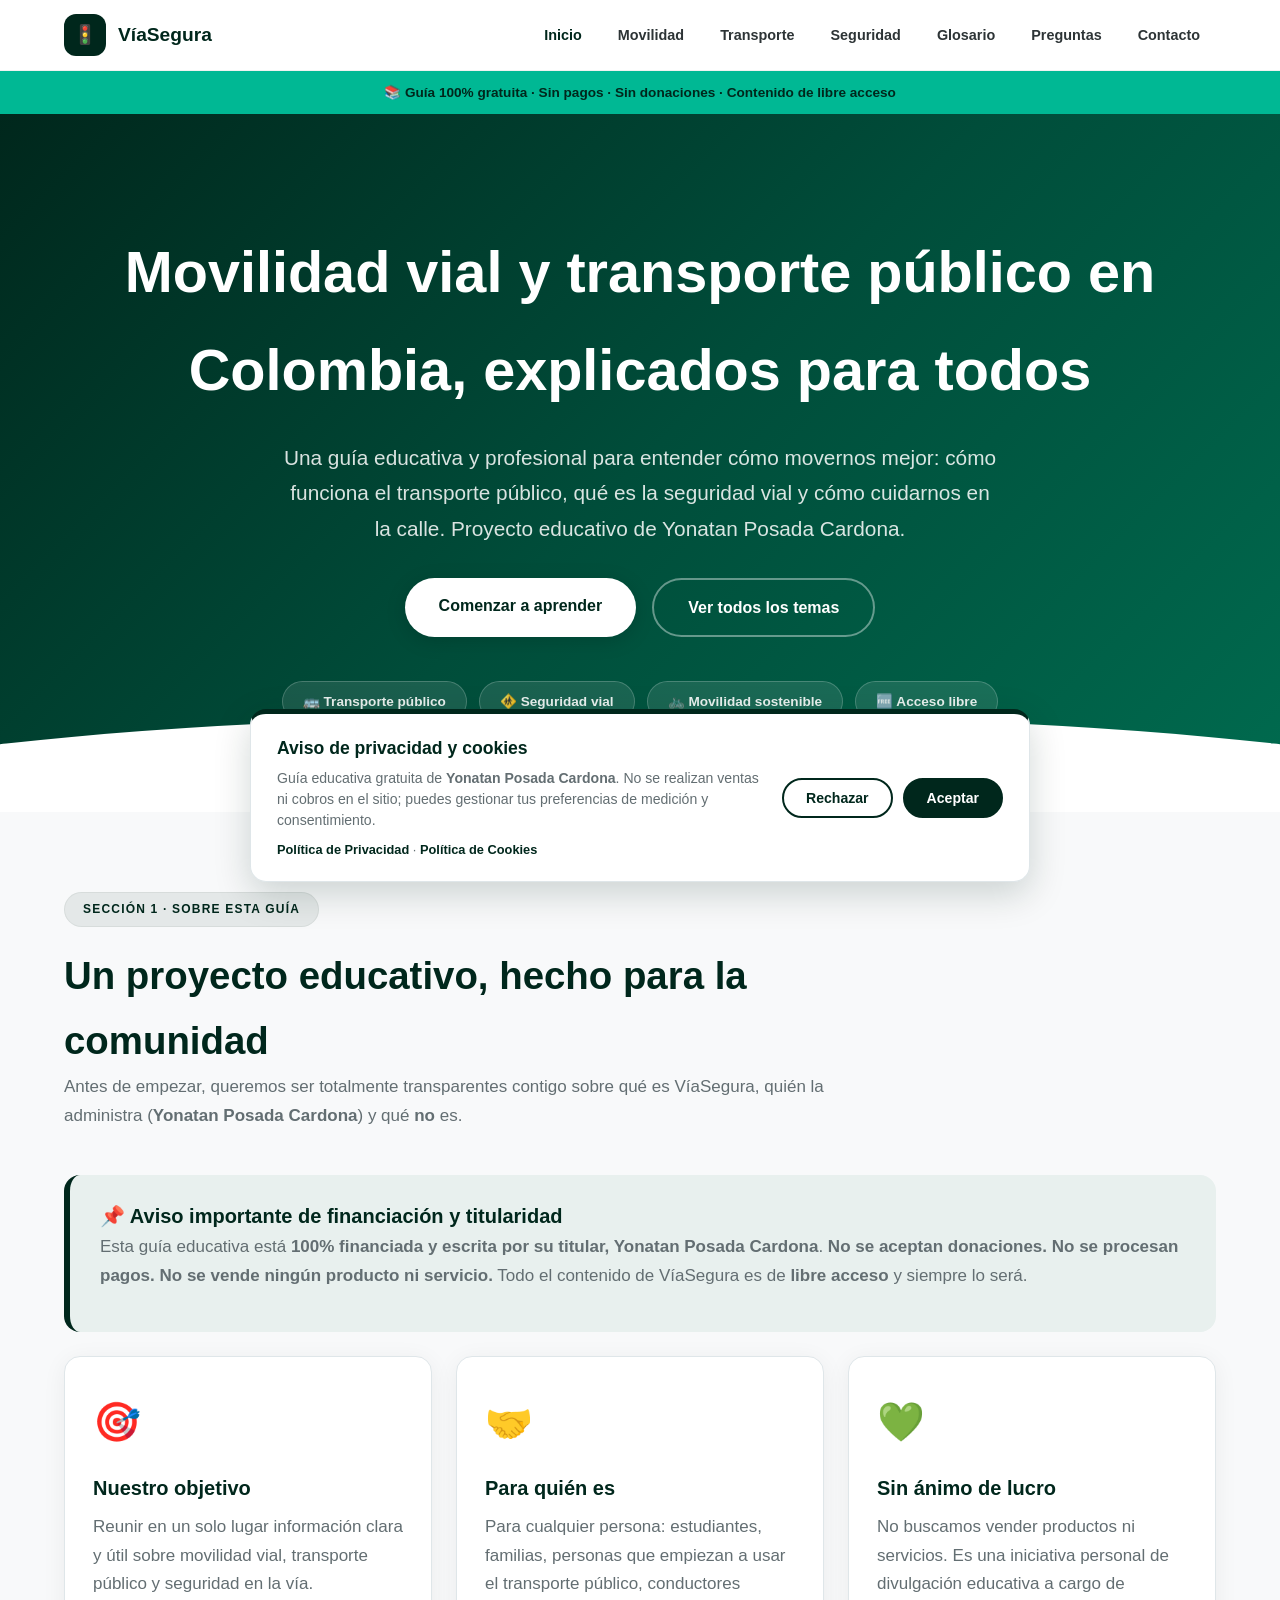
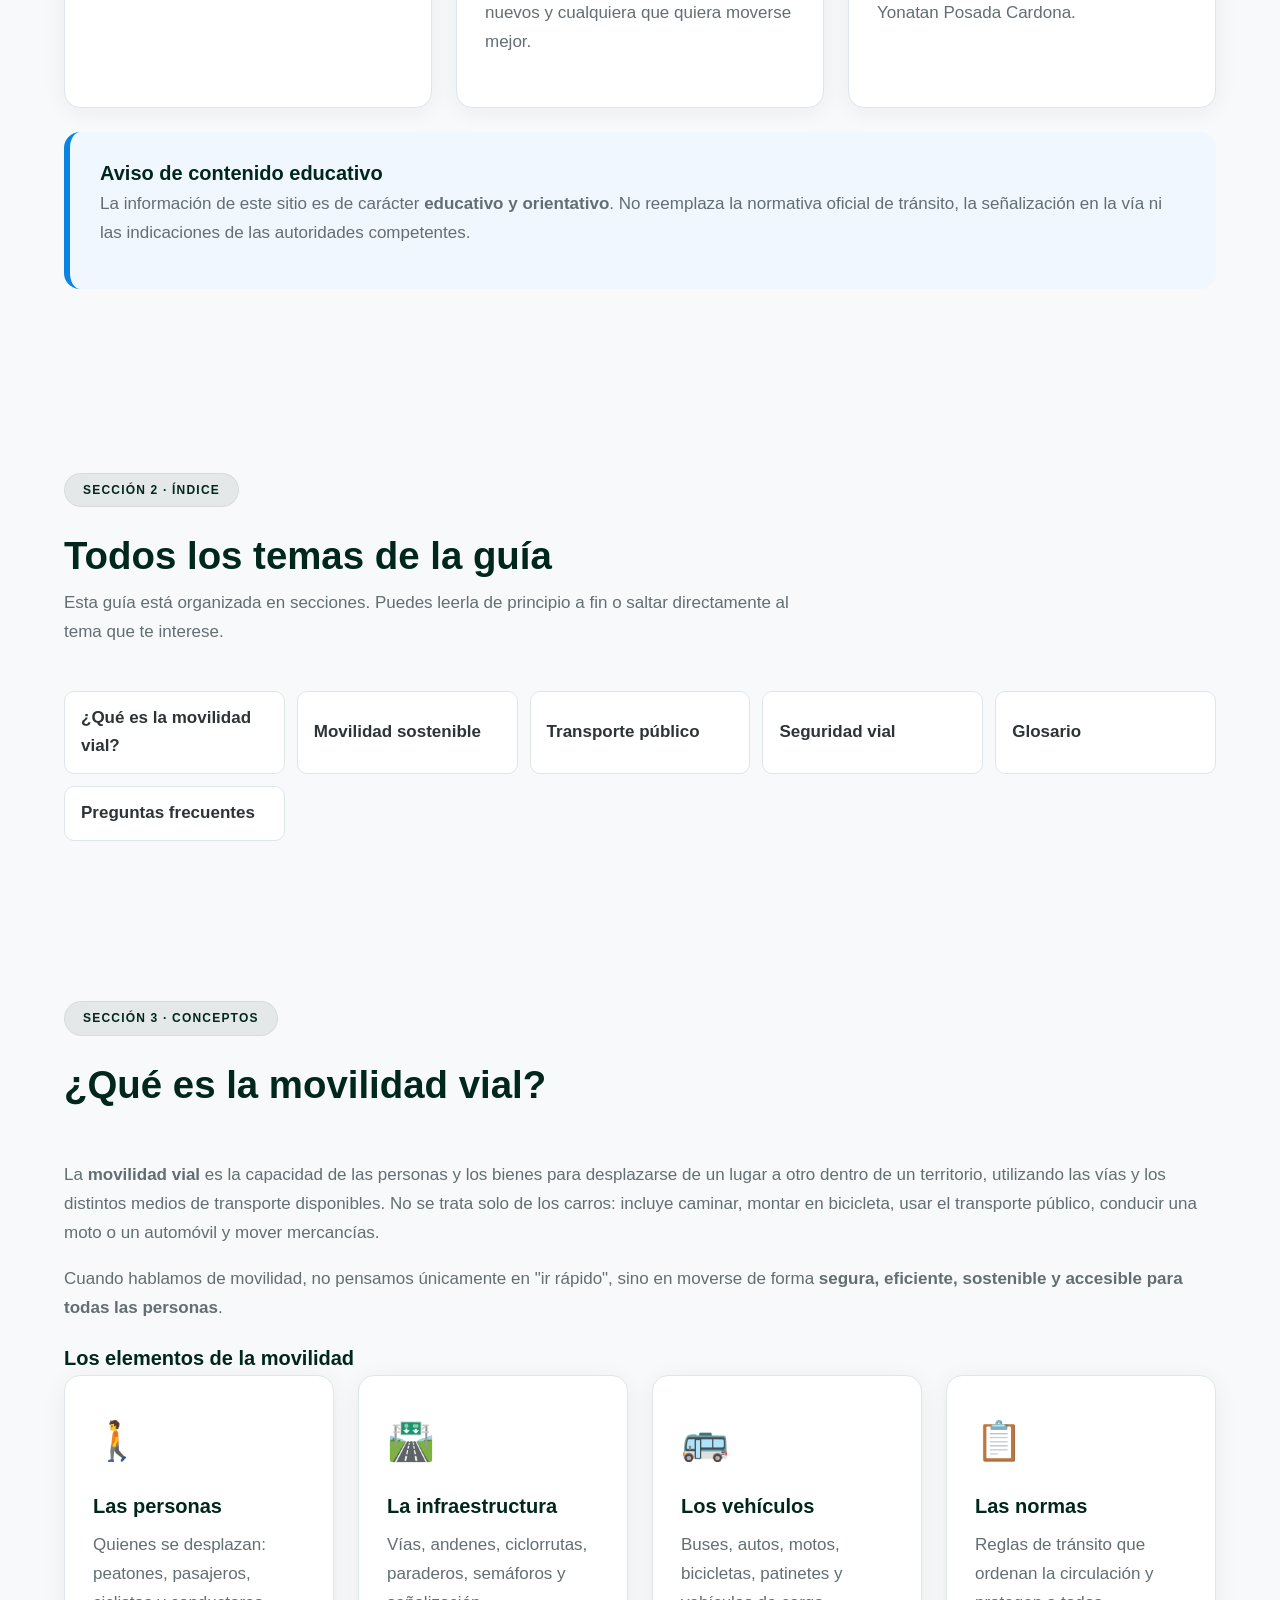
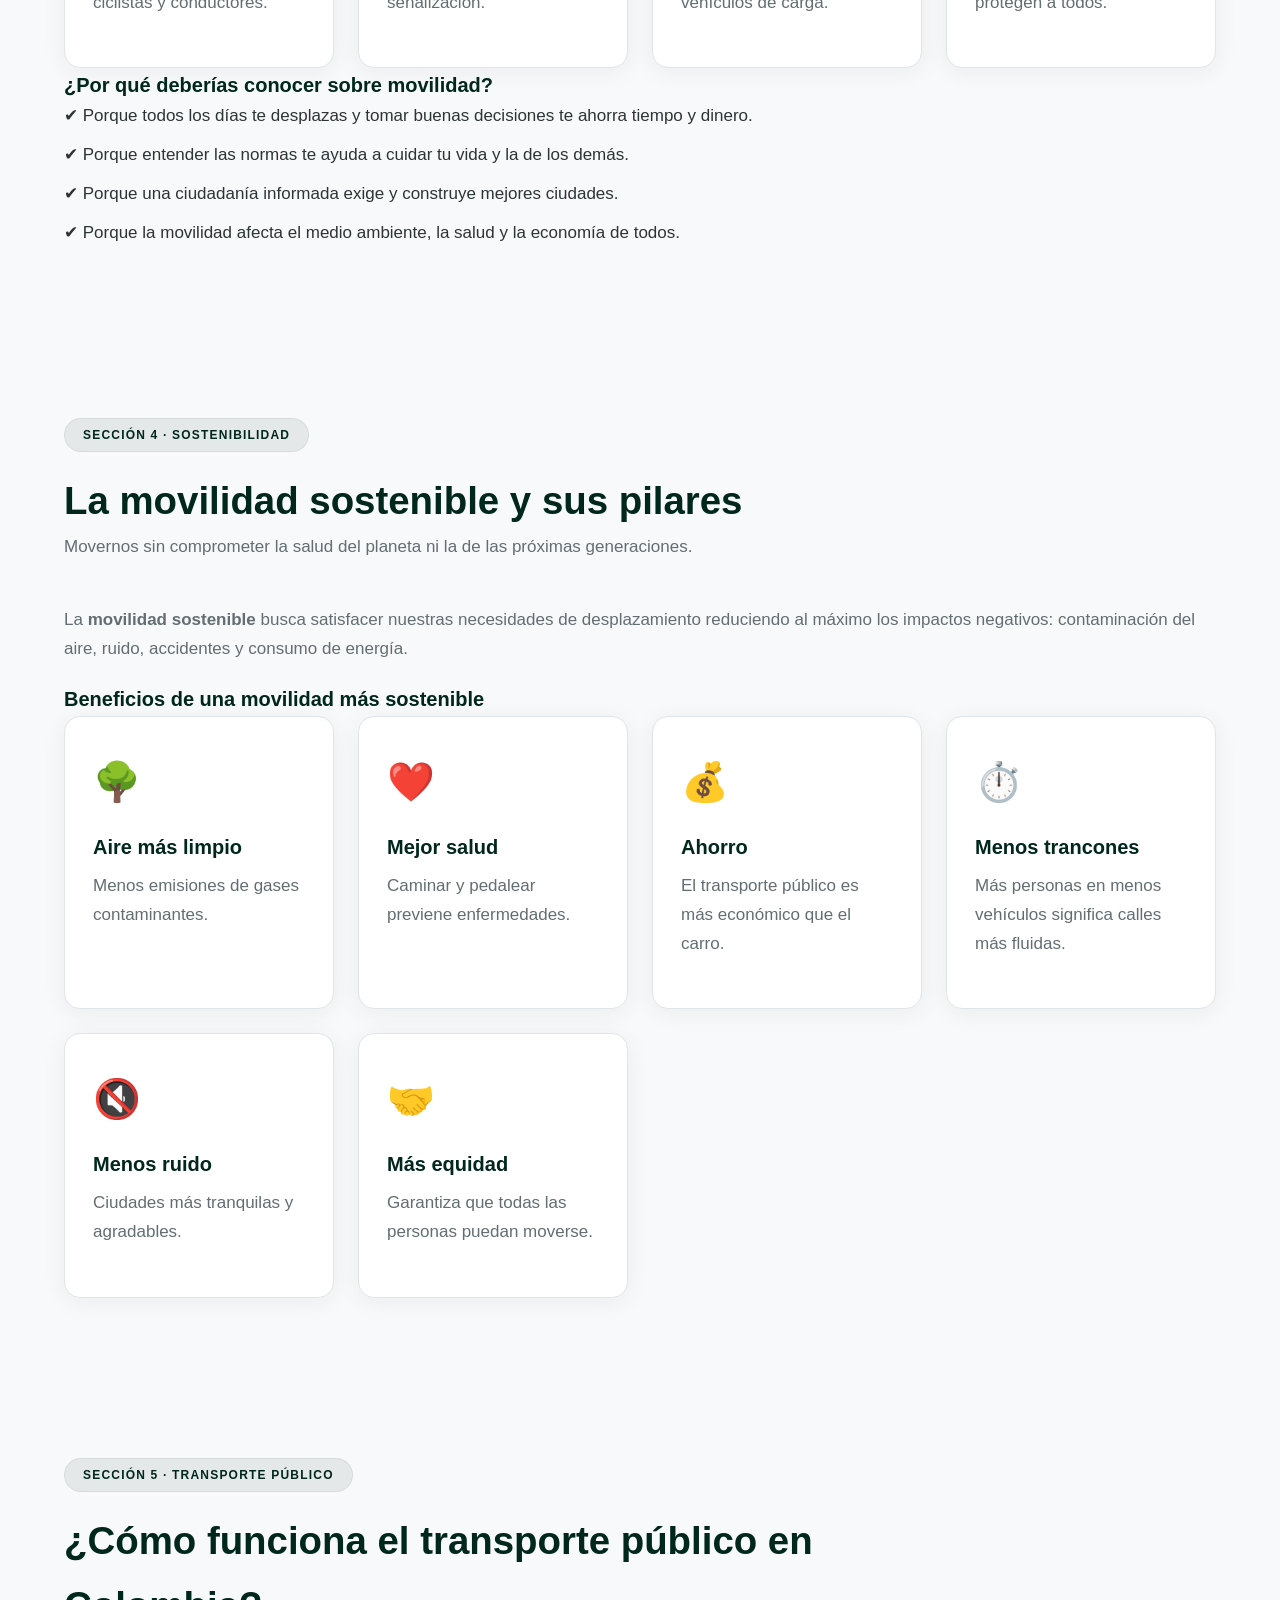
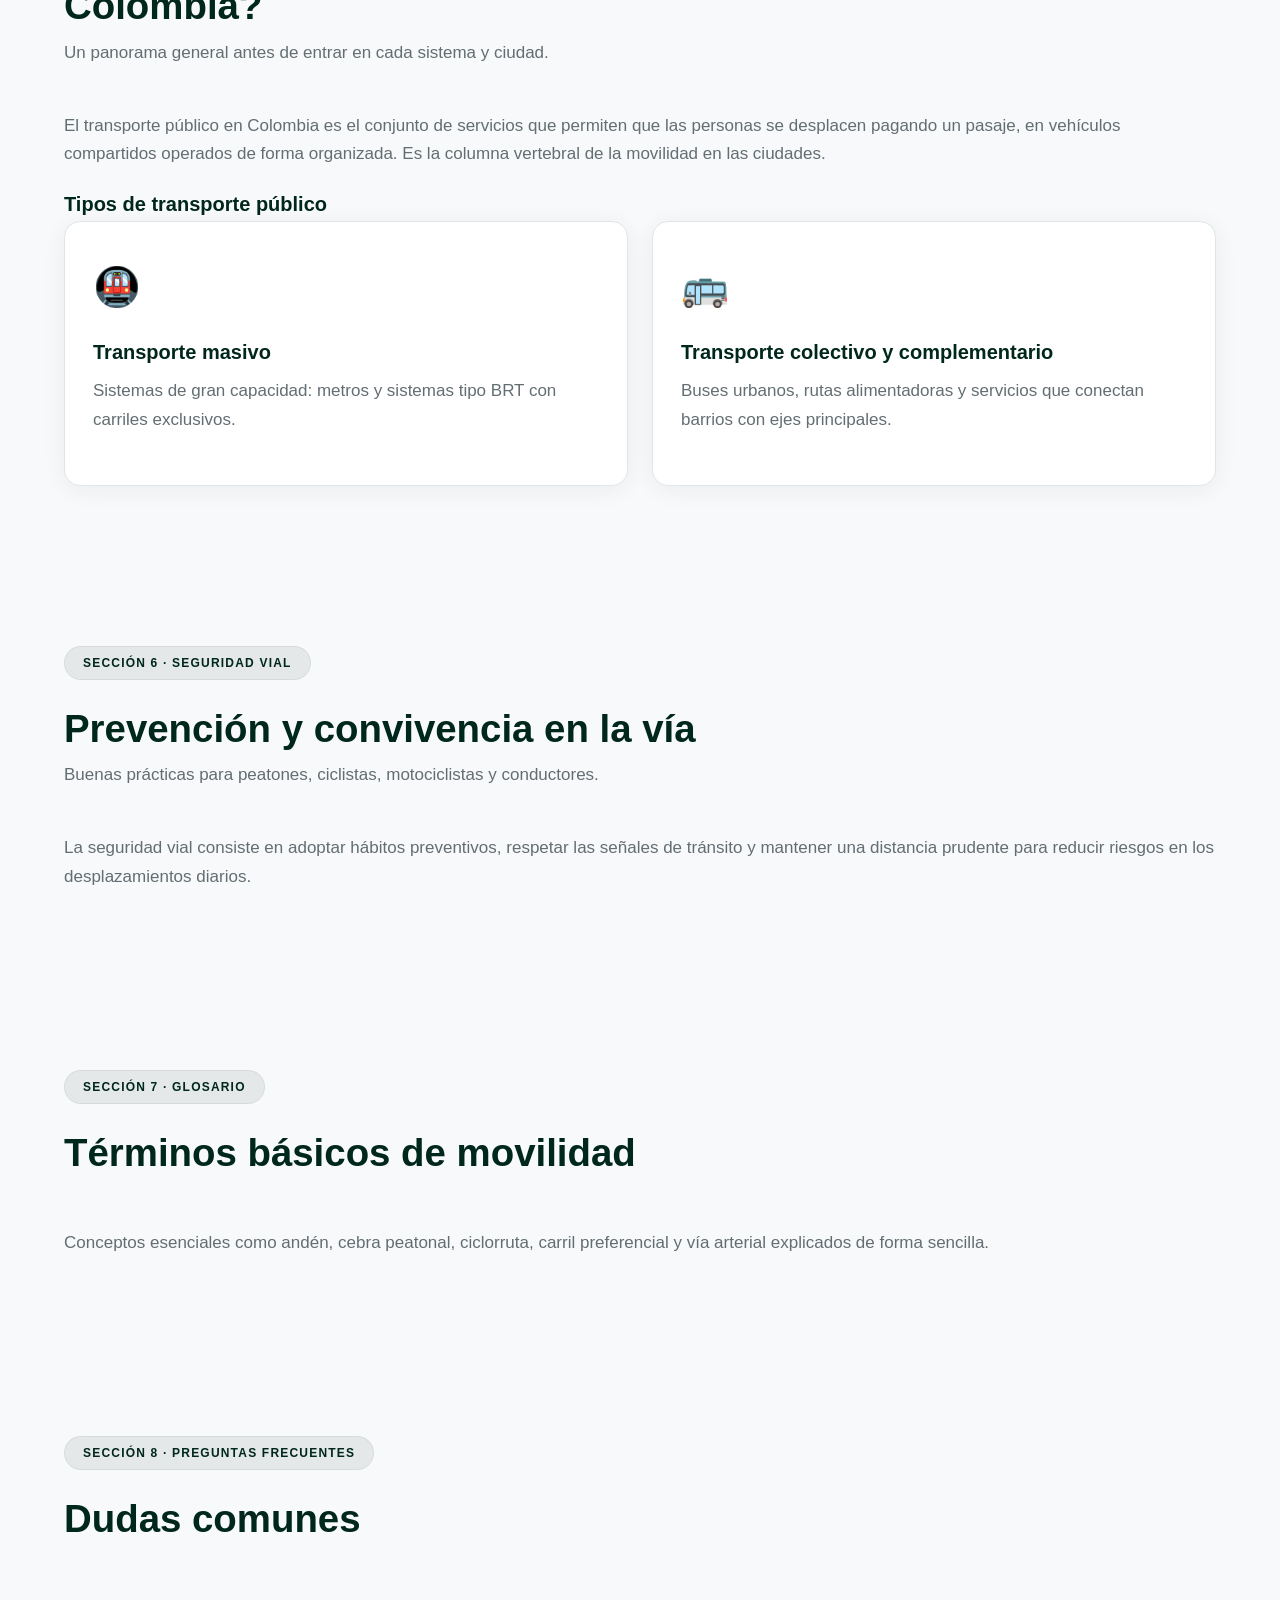
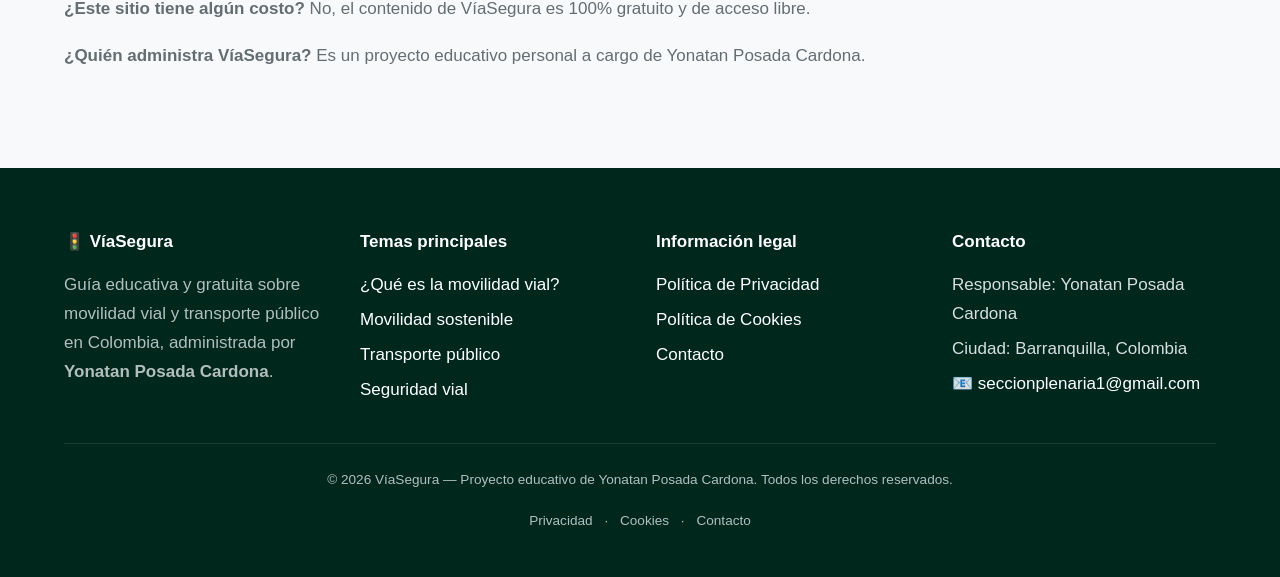
==== commit 404f9333: "Update index.html" ====
--- a/index.html
+++ b/index.html
@@ -1,534 +1,826 @@
 <!DOCTYPE html>
 <html lang="es">
 <head>
-<meta charset="UTF-8">
-<meta name="viewport" content="width=device-width, initial-scale=1.0">
-<title>VíaSegura | Seguridad vial y movilidad con rumbo</title>
-<meta name="description" content="VíaSegura es una guía educativa sobre seguridad vial y movilidad con rumbo en Colombia, creada y administrada por Yonatan Posada Cardona. Contenido libre y gratuito.">
-<meta name="author" content="Yonatan Posada Cardona">
-<meta name="robots" content="index, follow">
-<meta name="theme-color" content="#3a3d1e">
-<link rel="icon" href="img/favicon.ico" type="image/x-icon">
-<style>
-* { margin:0; padding:0; box-sizing:border-box; }
-:root{
-  --oliva-900:#2b2e14;
-  --oliva-800:#3a3d1e;
-  --oliva-700:#4d5228;
-  --oliva-600:#646b34;
-  --oliva-500:#7e8743;
-  --oliva-400:#9aa55a;
-  --bronce-300:#bcc27f;
-  --bronce-200:#d8dba9;
-  --bronce-100:#ecefd0;
-  --arena-50:#f7f8ec;
-  --blanco:#ffffff;
-  --texto:#1f2110;
-  --texto-suave:#6b6e52;
-  --borde:#d4d8b5;
-  --sombra:0 2px 14px rgba(43,46,20,0.07);
-  --sombra-hover:0 10px 30px rgba(43,46,20,0.14);
-  --radio:12px;
-  --radio-sm:8px;
-  --max:1100px;
-  --trans:0.3s ease;
-  --fuente:'Palatino Linotype', 'Book Antiqua', Georgia, serif;
-  --fuente-sans:'Segoe UI', -apple-system, BlinkMacSystemFont, Roboto, sans-serif;
-}
-html, body{ scroll-behavior:smooth; }
-body{ font-family:var(--fuente-sans); color:var(--texto); background:var(--arena-50);
-  line-height:1.8; font-size:16px; -webkit-font-smoothing:antialiased; }
-.contenedor{ width:100%; max-width:var(--max); margin:0 auto; padding:0 24px; }
-
-/* ===== AVISO DE COOKIES NO BLOQUEANTE ===== */
-#aceptar, #rechazar{ position:absolute; top:-9999px; }
-.cookie-banner{
-  position:fixed; bottom:18px; left:18px; right:18px;
-  display:flex; justify-content:center;
-  z-index:9999; pointer-events:none;
-}
-.cookie-modal{
-  pointer-events:auto;
-  background:var(--blanco);
-  max-width:780px; width:100%;
-  padding:18px 24px;
-  border-radius:var(--radio);
-  box-shadow:0 10px 35px rgba(0,0,0,0.22);
-  border:1px solid var(--oliva-500);
-  display:flex; align-items:center; justify-content:space-between;
-  gap:18px; flex-wrap:wrap;
-}
-.cookie-texto{ flex:1; min-width:240px; text-align:left; }
-.cookie-modal h2{
-  font-family:var(--fuente); font-size:1.05rem; margin-bottom:4px;
-  color:var(--oliva-900); font-weight:700;
-}
-.cookie-modal p{
-  font-size:0.84rem; color:var(--texto-suave); margin:0; line-height:1.45;
-}
-.cookie-acciones{ display:flex; gap:8px; flex-wrap:wrap; }
-.cookie-acciones .boton-cookie{
-  display:inline-block; padding:9px 18px; border-radius:var(--radio-sm);
-  font-weight:700; font-size:0.85rem; text-decoration:none;
-  transition:all var(--trans); text-align:center;
-  font-family:var(--fuente-sans);
-}
-.boton-cookie.aceptar{ background:var(--oliva-600); color:#fff; }
-.boton-cookie.aceptar:hover{ background:var(--oliva-500); }
-.boton-cookie.rechazar{
-  background:transparent; color:var(--oliva-700);
-  border:1.5px solid var(--oliva-500);
-}
-.boton-cookie.rechazar:hover{ background:var(--oliva-600); color:#fff; }
-.cookie-enlaces{ margin-top:6px; font-size:0.78rem; color:var(--texto-suave); }
-.cookie-enlaces a{ color:var(--oliva-700); font-weight:600; text-decoration:none; }
-.cookie-enlaces a:hover{ text-decoration:underline; }
-
-#aceptar:target ~ .cookie-banner,
-#rechazar:target ~ .cookie-banner{ display:none; }
-
-.contenido-principal{ display:block; }
-
-/* ===== CABECERA ===== */
-.cabecera{
-  position:sticky; top:0;
-  background:rgba(247,248,236,0.97);
-  backdrop-filter:blur(10px);
-  border-bottom:2px solid var(--borde);
-  z-index:1000;
-}
-.barra-nav{
-  display:flex; align-items:center; justify-content:space-between;
-  padding:16px 24px; max-width:var(--max); margin:0 auto;
-}
-.logo{
-  display:flex; align-items:center; gap:12px;
-  font-family:var(--fuente); font-weight:700; font-size:1.25rem;
-  color:var(--oliva-900); text-decoration:none;
-}
-.logo-icono{
-  width:42px; height:42px;
-  background:var(--oliva-600);
-  color:#fff; border-radius:50%;
-  display:grid; place-items:center; font-size:1.15rem;
-}
-.menu{ display:flex; gap:2px; list-style:none; align-items:center; }
-.menu a{
-  color:var(--texto); padding:8px 15px; border-radius:var(--radio-sm);
-  font-size:0.88rem; font-weight:600;
-  transition:all var(--trans); text-decoration:none;
-}
-.menu a:hover{ background:var(--bronce-100); color:var(--oliva-800); }
-.menu a.activo{ color:var(--oliva-700); }
-
-/* ===== FRANJA ===== */
-.franja-valores{
-  background:var(--oliva-700);
-  color:var(--bronce-100); padding:10px 0;
-  text-align:center; font-weight:700; font-size:0.82rem;
-}
-
-/* ===== HERO ===== */
-.hero{
-  background:linear-gradient(140deg, #2b2e14 0%, #3a3d1e 50%, #4d5228 100%);
-  color:#fff; padding:108px 0 88px;
-  text-align:center; position:relative; overflow:hidden;
-}
-.hero::after{
-  content:''; position:absolute; bottom:-2px; left:0; right:0;
-  height:90px; background:var(--arena-50);
-  clip-path:ellipse(76% 100% at 50% 100%);
-}
-.hero .contenedor{ position:relative; z-index:2; }
-.hero h1{
-  color:#fff; margin-bottom:20px; font-family:var(--fuente);
-  font-size:clamp(2.1rem,5vw,3.4rem); line-height:1.18; font-weight:700;
-}
-.hero p.subtitulo{
-  font-size:clamp(1rem,2vw,1.2rem); max-width:680px;
-  margin:0 auto 32px; color:rgba(255,255,255,0.86);
-}
-.hero-botones{ display:flex; gap:14px; justify-content:center; flex-wrap:wrap; }
-.boton{
-  display:inline-block; padding:14px 34px; border-radius:var(--radio-sm);
-  font-weight:700; font-size:0.96rem; border:none; cursor:pointer;
-  transition:all var(--trans); text-decoration:none;
-  font-family:var(--fuente-sans);
-}
-.boton:hover{ transform:translateY(-3px); text-decoration:none; }
-.boton.primario{
-  background:var(--bronce-300); color:var(--oliva-900);
-  box-shadow:0 6px 22px rgba(188,194,127,0.4);
-}
-.boton.primario:hover{
-  background:var(--bronce-200);
-  box-shadow:0 10px 34px rgba(188,194,127,0.5);
-}
-.boton.secundario{
-  background:transparent; color:#fff;
-  border:2px solid rgba(255,255,255,0.4);
-}
-.boton.secundario:hover{
-  background:rgba(255,255,255,0.12); border-color:#fff;
-}
-.hero-insignias{
-  display:flex; gap:10px; justify-content:center;
-  flex-wrap:wrap; margin-top:44px;
-}
-.insignia{
-  background:rgba(255,255,255,0.08);
-  border:1px solid rgba(255,255,255,0.2);
-  padding:8px 20px; border-radius:var(--radio-sm);
-  font-size:0.82rem; font-weight:600;
-  color:rgba(255,255,255,0.92);
-}
-
-/* ===== SECCIONES ===== */
-.seccion{ padding:84px 0; }
-.seccion:nth-child(even){ background:var(--bronce-100); }
-.seccion-encabezado{ max-width:740px; margin-bottom:44px; }
-.etiqueta-seccion{
-  display:inline-block; background:var(--bronce-100);
-  color:var(--oliva-800); font-weight:700;
-  font-size:0.72rem; letter-spacing:0.14em;
-  text-transform:uppercase; padding:7px 18px;
-  border-radius:var(--radio-sm); margin-bottom:16px;
-  border:1px solid var(--bronce-300);
-}
-h1{ font-family:var(--fuente); font-size:clamp(2rem,5vw,3.3rem); font-weight:700; }
-h2{ font-family:var(--fuente); font-size:clamp(1.6rem,3vw,2.3rem); font-weight:700; color:var(--oliva-900); }
-h3{ font-size:1.2rem; font-weight:700; color:var(--oliva-800); }
-p{ margin:0 0 1rem; color:var(--texto); }
-
-/* ===== TARJETAS ===== */
-.rejilla{ display:grid; gap:22px; }
-.rejilla-2{ grid-template-columns:repeat(auto-fit,minmax(290px,1fr)); }
-.rejilla-3{ grid-template-columns:repeat(auto-fit,minmax(250px,1fr)); }
-.rejilla-4{ grid-template-columns:repeat(auto-fit,minmax(210px,1fr)); }
-.tarjeta{
-  background:var(--blanco); border:1px solid var(--borde);
-  border-radius:var(--radio); padding:30px 26px;
-  box-shadow:var(--sombra); transition:all var(--trans);
-  border-top:4px solid var(--oliva-500);
-}
-.tarjeta:hover{
-  transform:translateY(-6px); box-shadow:var(--sombra-hover);
-  border-color:var(--oliva-400);
-}
-.tarjeta .icono{ font-size:2.2rem; margin-bottom:14px; display:block; }
-.tarjeta h3{ margin-bottom:6px; }
-
-/* ===== AVISOS ===== */
-.aviso{
-  border-radius:var(--radio); padding:22px 28px;
-  border-left:5px solid var(--oliva-500);
-  background:var(--arena-50); margin:22px 0;
-}
-.aviso.info{ border-left-color:var(--oliva-700); background:var(--bronce-100); }
-.aviso.exito{ border-left-color:var(--oliva-800); background:var(--arena-50); }
-.aviso.peligro{ border-left-color:var(--oliva-400); background:var(--bronce-100); }
-
-/* ===== PIE ===== */
-.pie{ background:var(--oliva-900); color:rgba(255,255,255,0.85); padding:60px 0 28px; }
-.pie a{ color:var(--bronce-300); transition:opacity var(--trans); text-decoration:none; }
-.pie a:hover{ color:#fff; }
-.pie-rejilla{
-  display:grid; grid-template-columns:repeat(auto-fit,minmax(190px,1fr));
-  gap:32px; margin-bottom:32px;
-}
-.pie h4{ color:#fff; margin-bottom:12px; font-family:var(--fuente); }
-.pie p{ color:rgba(255,255,255,0.65); }
-.pie ul{ list-style:none; padding:0; }
-.pie ul li{ margin-bottom:6px; }
-.pie-legal{
-  border-top:1px solid rgba(255,255,255,0.12);
-  padding-top:24px; font-size:0.83rem;
-  text-align:center; color:rgba(255,255,255,0.45);
-}
-.pie-legal a{ color:rgba(255,255,255,0.7); margin:0 7px; }
-.pie-legal a:hover{ color:#fff; }
-
-@media (max-width:860px){
-  .menu{
-    position:absolute; top:72px; left:0; right:0;
-    flex-direction:column; align-items:stretch;
-    background:var(--arena-50); border-bottom:2px solid var(--borde);
-    padding:10px 18px; box-shadow:var(--sombra-hover);
-  }
-  .menu a{ padding:11px 14px; }
-  .hero{ padding:80px 0 60px; }
-  .seccion{ padding:56px 0; }
-  .cookie-modal{ padding:16px 18px; }
-}
-@media (max-width:480px){
-  .rejilla-2,.rejilla-3,.rejilla-4{ grid-template-columns:1fr; }
-  .hero-insignias{ gap:7px; }
-  .insignia{ font-size:0.72rem; padding:6px 14px; }
-  .cookie-acciones{ flex-direction:column; width:100%; }
-  .cookie-acciones .boton-cookie{ width:100%; min-width:unset; }
-}
-</style>
+    <meta charset="UTF-8">
+    <meta name="viewport" content="width=device-width, initial-scale=1.0">
+    <title>VíaSegura | Guía profesional de movilidad y seguridad vial</title>
+    <meta name="description" content="Guía educativa profesional sobre movilidad vial, transporte público y seguridad vial en Colombia, administrada por Yonatan Posada Cardona. Contenido 100% gratuito.">
+    <meta name="keywords" content="movilidad vial, transporte público, seguridad vial, educación vial, Colombia, peatones, ciclistas, conductores">
+    <meta name="author" content="Yonatan Posada Cardona">
+    <meta name="robots" content="index, follow">
+    <meta name="theme-color" content="#00271c">
+    <link rel="canonical" href="https://kind-cliff-074f6ad10.4.azurestaticapps.net/">
+    <link rel="icon" href="img/favicon.ico" type="image/x-icon">
+
+    <meta property="og:type" content="website">
+    <meta property="og:title" content="VíaSegura | Guía profesional de movilidad y seguridad vial">
+    <meta property="og:description" content="Aprende sobre movilidad vial, transporte público y seguridad vial. Contenido 100% gratuito y educativo.">
+    <meta property="og:url" content="https://kind-cliff-074f6ad10.4.azurestaticapps.net/">
+    <meta property="og:image" content="https://kind-cliff-074f6ad10.4.azurestaticapps.net/img/og-image.jpg">
+    <meta property="og:locale" content="es_CO">
+    <meta name="twitter:card" content="summary_large_image">
+
+    <style>
+        * { margin: 0; padding: 0; box-sizing: border-box; }
+
+        :root {
+            --color-primario: #00271c;
+            --color-primario-claro: #004d3a;
+            --color-secundario: #00b894;
+            --color-acento: #0984e3;
+            --color-peligro: #e17055;
+            --color-texto: #2d3436;
+            --color-texto-suave: #636e72;
+            --color-fondo: #ffffff;
+            --color-fondo-alt: #f8f9fa;
+            --color-borde: #dfe6e9;
+            --color-tarjeta: #ffffff;
+            --sombra: 0 4px 24px rgba(0, 39, 28, 0.06);
+            --sombra-fuerte: 0 12px 48px rgba(0, 39, 28, 0.12);
+            --radio: 16px;
+            --radio-sm: 10px;
+            --max-ancho: 1200px;
+            --transicion: 0.3s cubic-bezier(0.4, 0, 0.2, 1);
+            --fuente: 'Inter', -apple-system, BlinkMacSystemFont, 'Segoe UI', Roboto, sans-serif;
+        }
+
+        html { scroll-behavior: smooth; }
+
+        body {
+            font-family: var(--fuente);
+            color: var(--color-texto);
+            background: var(--color-fondo);
+            line-height: 1.7;
+            font-size: 17px;
+            -webkit-font-smoothing: antialiased;
+        }
+
+        .contenedor {
+            width: 100%;
+            max-width: var(--max-ancho);
+            margin: 0 auto;
+            padding: 0 24px;
+        }
+
+        /* ===== COOKIES (NO BLOQUEANTE, DISEÑO VÍA SEGURA) ===== */
+        .cookie-banner {
+            position: fixed;
+            bottom: 18px;
+            left: 18px;
+            right: 18px;
+            display: none;
+            justify-content: center;
+            z-index: 9999;
+            pointer-events: none;
+        }
+        .cookie-banner.visible { display: flex; }
+
+        .cookie-modal {
+            pointer-events: auto;
+            background: #ffffff;
+            max-width: 780px;
+            width: 100%;
+            padding: 20px 26px;
+            border-radius: var(--radio);
+            box-shadow: 0 12px 36px rgba(0, 39, 28, 0.18);
+            border-top: 5px solid var(--color-primario);
+            border-left: 1px solid var(--color-borde);
+            border-right: 1px solid var(--color-borde);
+            border-bottom: 1px solid var(--color-borde);
+            display: flex;
+            align-items: center;
+            justify-content: space-between;
+            gap: 18px;
+            flex-wrap: wrap;
+        }
+        .cookie-texto { flex: 1; min-width: 240px; text-align: left; }
+        .cookie-modal h2 {
+            font-size: 1.1rem;
+            margin-bottom: 4px;
+            color: var(--color-primario);
+            font-weight: 800;
+        }
+        .cookie-modal p {
+            font-size: 0.88rem;
+            color: var(--color-texto-suave);
+            margin: 0;
+            line-height: 1.5;
+        }
+        .cookie-modal .cookie-actions {
+            display: flex;
+            gap: 10px;
+            flex-wrap: wrap;
+        }
+        .cookie-modal .cookie-actions .boton {
+            padding: 10px 22px;
+            border-radius: 50px;
+            font-weight: 700;
+            font-size: 0.88rem;
+            cursor: pointer;
+            transition: all var(--transicion);
+            font-family: var(--fuente);
+        }
+        .cookie-modal .cookie-actions .boton.aceptar {
+            background: var(--color-primario);
+            color: #ffffff;
+            border: 2px solid var(--color-primario);
+        }
+        .cookie-modal .cookie-actions .boton.aceptar:hover {
+            background: var(--color-primario-claro);
+            border-color: var(--color-primario-claro);
+            transform: translateY(-2px);
+        }
+        .cookie-modal .cookie-actions .boton.rechazar {
+            background: transparent;
+            color: var(--color-primario);
+            border: 2px solid var(--color-primario);
+        }
+        .cookie-modal .cookie-actions .boton.rechazar:hover {
+            background: var(--color-primario);
+            color: #ffffff;
+            transform: translateY(-2px);
+        }
+        .cookie-modal .cookie-enlaces {
+            margin-top: 8px;
+            font-size: 0.8rem;
+            color: var(--color-texto-suave);
+        }
+        .cookie-modal .cookie-enlaces a {
+            color: var(--color-primario);
+            font-weight: 600;
+            text-decoration: none;
+        }
+        .cookie-modal .cookie-enlaces a:hover { text-decoration: underline; }
+
+        .contenido-principal {
+            display: block;
+        }
+
+        /* ===== HEADER ===== */
+        .cabecera {
+            position: sticky;
+            top: 0;
+            background: rgba(255, 255, 255, 0.96);
+            backdrop-filter: blur(12px);
+            border-bottom: 1px solid rgba(0, 39, 28, 0.06);
+            z-index: 1000;
+        }
+        .barra-nav {
+            display: flex;
+            align-items: center;
+            justify-content: space-between;
+            padding: 14px 24px;
+            max-width: var(--max-ancho);
+            margin: 0 auto;
+        }
+        .logo {
+            display: flex;
+            align-items: center;
+            gap: 12px;
+            font-weight: 800;
+            font-size: 1.2rem;
+            color: var(--color-primario);
+            text-decoration: none;
+        }
+        .logo:hover { text-decoration: none; }
+        .logo-icono {
+            width: 42px;
+            height: 42px;
+            background: var(--color-primario);
+            color: #fff;
+            border-radius: 12px;
+            display: grid;
+            place-items: center;
+            font-size: 1.2rem;
+        }
+        .menu {
+            display: flex;
+            gap: 4px;
+            list-style: none;
+            margin: 0;
+            padding: 0;
+            align-items: center;
+        }
+        .menu a {
+            color: var(--color-texto);
+            padding: 8px 16px;
+            border-radius: var(--radio-sm);
+            font-size: 0.9rem;
+            font-weight: 600;
+            transition: all var(--transicion);
+            text-decoration: none;
+        }
+        .menu a:hover {
+            background: var(--color-fondo-alt);
+            color: var(--color-primario);
+        }
+        .menu a.activo { color: var(--color-primario); }
+        .boton-menu {
+            display: none;
+            background: none;
+            border: 2px solid var(--color-borde);
+            border-radius: var(--radio-sm);
+            padding: 8px 12px;
+            cursor: pointer;
+            font-size: 1.3rem;
+            color: var(--color-primario);
+        }
+
+        /* ===== FRANJA ===== */
+        .franja-valores {
+            background: var(--color-secundario);
+            color: #00271c;
+            padding: 10px 0;
+            text-align: center;
+            font-weight: 700;
+            font-size: 0.85rem;
+        }
+
+        /* ===== HERO ===== */
+        .hero {
+            background: linear-gradient(135deg, #00271c 0%, #004d3a 50%, #006b4f 100%);
+            color: #fff;
+            padding: 110px 0 90px;
+            text-align: center;
+            position: relative;
+            overflow: hidden;
+        }
+        .hero::after {
+            content: '';
+            position: absolute;
+            bottom: -2px; left: 0; right: 0;
+            height: 100px;
+            background: var(--color-fondo);
+            clip-path: ellipse(70% 100% at 50% 100%);
+        }
+        .hero h1 {
+            color: #fff;
+            margin-bottom: 20px;
+            position: relative;
+            font-size: clamp(2.2rem, 5vw, 3.6rem);
+        }
+        .hero p.subtitulo {
+            font-size: clamp(1.05rem, 2vw, 1.3rem);
+            max-width: 720px;
+            margin: 0 auto 32px;
+            color: rgba(255, 255, 255, 0.85);
+        }
+        .hero-botones {
+            display: flex;
+            gap: 16px;
+            justify-content: center;
+            flex-wrap: wrap;
+            position: relative;
+        }
+        .boton {
+            display: inline-block;
+            padding: 14px 34px;
+            border-radius: 50px;
+            font-weight: 700;
+            font-size: 1rem;
+            border: none;
+            cursor: pointer;
+            transition: all var(--transicion);
+            text-decoration: none;
+            font-family: var(--fuente);
+        }
+        .boton:hover { transform: translateY(-3px); text-decoration: none; }
+        .boton.primario {
+            background: #ffffff;
+            color: #00271c;
+            box-shadow: 0 4px 20px rgba(0, 0, 0, 0.15);
+        }
+        .boton.primario:hover {
+            background: #e8f0ee;
+            box-shadow: 0 8px 32px rgba(0, 0, 0, 0.2);
+        }
+        .boton.secundario {
+            background: transparent;
+            color: #ffffff;
+            border: 2px solid rgba(255, 255, 255, 0.4);
+        }
+        .boton.secundario:hover {
+            background: rgba(255, 255, 255, 0.12);
+            border-color: #ffffff;
+        }
+        .hero-insignias {
+            display: flex;
+            gap: 12px;
+            justify-content: center;
+            flex-wrap: wrap;
+            margin-top: 44px;
+            position: relative;
+        }
+        .insignia {
+            background: rgba(255, 255, 255, 0.1);
+            border: 1px solid rgba(255, 255, 255, 0.2);
+            padding: 8px 20px;
+            border-radius: 50px;
+            font-size: 0.85rem;
+            font-weight: 600;
+            color: rgba(255, 255, 255, 0.9);
+        }
+
+        /* ===== SECCIONES ===== */
+        .seccion { padding: 80px 0; }
+        .seccion:nth-child(even) { background: var(--color-fondo-alt); }
+        .seccion-encabezado { max-width: 760px; margin-bottom: 44px; }
+        .etiqueta-seccion {
+            display: inline-block;
+            background: rgba(0, 39, 28, 0.08);
+            color: var(--color-primario);
+            font-weight: 700;
+            font-size: 0.75rem;
+            letter-spacing: 0.1em;
+            text-transform: uppercase;
+            padding: 6px 18px;
+            border-radius: 50px;
+            margin-bottom: 16px;
+            border: 1px solid rgba(0, 39, 28, 0.06);
+        }
+        h1 { font-size: clamp(2.2rem, 5vw, 3.6rem); font-weight: 800; }
+        h2 { font-size: clamp(1.6rem, 3vw, 2.4rem); font-weight: 700; color: var(--color-primario); }
+        h3 { font-size: 1.25rem; font-weight: 700; color: var(--color-primario); }
+        p { margin: 0 0 1.1rem; color: var(--color-texto-suave); }
+
+        /* ===== TARJETAS ===== */
+        .rejilla { display: grid; gap: 24px; }
+        .rejilla-2 { grid-template-columns: repeat(auto-fit, minmax(300px, 1fr)); }
+        .rejilla-3 { grid-template-columns: repeat(auto-fit, minmax(260px, 1fr)); }
+        .rejilla-4 { grid-template-columns: repeat(auto-fit, minmax(220px, 1fr)); }
+        .tarjeta {
+            background: var(--color-tarjeta);
+            border: 1px solid var(--color-borde);
+            border-radius: var(--radio);
+            padding: 32px 28px;
+            box-shadow: var(--sombra);
+            transition: all var(--transicion);
+        }
+        .tarjeta:hover {
+            transform: translateY(-6px);
+            box-shadow: var(--sombra-fuerte);
+        }
+        .tarjeta .icono { font-size: 2.4rem; margin-bottom: 16px; display: block; }
+        .tarjeta h3 { margin-bottom: 8px; }
+
+        /* ===== AVISOS ===== */
+        .aviso {
+            border-radius: var(--radio);
+            padding: 24px 30px;
+            border-left: 6px solid var(--color-secundario);
+            background: #f0faf8;
+            margin: 24px 0;
+        }
+        .aviso.info { border-left-color: var(--color-acento); background: #f0f7ff; }
+        .aviso.exito { border-left-color: var(--color-primario); background: #e8f0ee; }
+        .aviso.peligro { border-left-color: var(--color-peligro); background: #fdf0ed; }
+
+        /* ===== PIE ===== */
+        .pie {
+            background: var(--color-primario);
+            color: rgba(255, 255, 255, 0.85);
+            padding: 60px 0 28px;
+        }
+        .pie a { color: #ffffff; transition: opacity var(--transicion); text-decoration: none; }
+        .pie a:hover { opacity: 0.7; text-decoration: underline; }
+        .pie-rejilla {
+            display: grid;
+            grid-template-columns: repeat(auto-fit, minmax(200px, 1fr));
+            gap: 32px;
+            margin-bottom: 32px;
+        }
+        .pie h4 { color: #fff; margin-bottom: 14px; }
+        .pie p { color: rgba(255, 255, 255, 0.7); }
+        .pie ul { list-style: none; padding: 0; }
+        .pie ul li { margin-bottom: 6px; }
+        .pie-legal {
+            border-top: 1px solid rgba(255, 255, 255, 0.1);
+            padding-top: 24px;
+            font-size: 0.85rem;
+            text-align: center;
+            color: rgba(255, 255, 255, 0.5);
+        }
+        .pie-legal a { color: rgba(255, 255, 255, 0.7); margin: 0 8px; }
+        .pie-legal a:hover { color: #fff; }
+
+        /* ===== RESPONSIVE ===== */
+        @media (max-width: 860px) {
+            .boton-menu { display: block; }
+            .menu {
+                position: absolute;
+                top: 70px; left: 0; right: 0;
+                flex-direction: column;
+                align-items: stretch;
+                background: #fff;
+                border-bottom: 1px solid var(--color-borde);
+                padding: 12px 20px;
+                display: none;
+                box-shadow: var(--sombra-fuerte);
+            }
+            .menu.abierto { display: flex; }
+            .menu a { padding: 12px 16px; }
+            .hero { padding: 80px 0 60px; }
+            .seccion { padding: 56px 0; }
+            .cookie-modal { padding: 20px; margin: 12px; }
+        }
+
+        @media (max-width: 480px) {
+            .rejilla-2, .rejilla-3, .rejilla-4 { grid-template-columns: 1fr; }
+            .hero-insignias { gap: 8px; }
+            .insignia { font-size: 0.75rem; padding: 6px 14px; }
+            .cookie-modal .cookie-actions { flex-direction: column; width: 100%; }
+            .cookie-modal .cookie-actions .boton { width: 100%; min-width: unset; }
+        }
+    </style>
+
+    <!-- Google tag (gtag.js) -->
+    <script async src="https://www.googletagmanager.com/gtag/js?id=AW-18254896446"></script>
+    <script>
+        window.dataLayer = window.dataLayer || [];
+        function gtag() { dataLayer.push(arguments); }
+        gtag('js', new Date());
+        gtag('consent', 'default', {
+            'ad_storage': 'denied',
+            'analytics_storage': 'denied'
+        });
+        gtag('config', 'AW-18254896446');
+    </script>
 </head>
+
 <body>
 
-<span id="aceptar"></span>
-<span id="rechazar"></span>
-
-<div class="cookie-banner" role="region" aria-label="Aviso de privacidad y cookies">
-  <div class="cookie-modal">
-    <div class="cookie-texto">
-      <h2 id="titulo-cookies">Aviso de privacidad</h2>
-      <p>Guía educativa de <strong>Yonatan Posada Cardona</strong>. No se instalan cookies de seguimiento ni publicidad; solo se usa la navegación de esta página.</p>
-      <div class="cookie-enlaces">
-        <a href="privacidad.html">Política de Privacidad</a> ·
-        <a href="politicas-cookies.html">Política de Cookies</a>
-      </div>
+    <!-- ============================================================
+    AVISO DE COOKIES NO BLOQUEANTE
+    ============================================================ -->
+    <div id="aviso-cookies" class="cookie-banner visible" role="dialog" aria-label="Aviso de privacidad y cookies">
+        <div class="cookie-modal">
+            <div class="cookie-texto">
+                <h2>Aviso de privacidad y cookies</h2>
+                <p>
+                    Guía educativa gratuita de <strong>Yonatan Posada Cardona</strong>. No se realizan ventas ni cobros en el sitio; puedes gestionar tus preferencias de medición y consentimiento.
+                </p>
+                <div class="cookie-enlaces">
+                    <a href="privacidad.html">Política de Privacidad</a> ·
+                    <a href="politicas-cookies.html">Política de Cookies</a>
+                </div>
+            </div>
+            <div class="cookie-actions">
+                <button type="button" class="boton rechazar" id="btn-rechazar-cookies">Rechazar</button>
+                <button type="button" class="boton aceptar" id="btn-aceptar-cookies">Aceptar</button>
+            </div>
+        </div>
     </div>
-    <div class="cookie-acciones">
-      <a href="#rechazar" class="boton-cookie rechazar">Rechazar</a>
-      <a href="#aceptar" class="boton-cookie aceptar">Aceptar</a>
+
+    <!-- ============================================================
+    CONTENIDO PRINCIPAL
+    ============================================================ -->
+    <div class="contenido-principal" id="contenidoPrincipal">
+
+        <header class="cabecera">
+            <nav class="barra-nav" aria-label="Navegación principal">
+                <a href="index.html" class="logo">
+                    <span class="logo-icono">🚦</span>
+                    <span>VíaSegura</span>
+                </a>
+                <button type="button" class="boton-menu" id="botonMenu" aria-label="Abrir menú" aria-expanded="false">☰</button>
+                <ul class="menu" id="menu">
+                    <li><a href="index.html" class="activo">Inicio</a></li>
+                    <li><a href="#que-es-movilidad">Movilidad</a></li>
+                    <li><a href="#transporte-publico">Transporte</a></li>
+                    <li><a href="#seguridad-vial">Seguridad</a></li>
+                    <li><a href="#glosario">Glosario</a></li>
+                    <li><a href="#faq">Preguntas</a></li>
+                    <li><a href="contacto.html">Contacto</a></li>
+                </ul>
+            </nav>
+        </header>
+
+        <div class="franja-valores">
+            📚 Guía 100% gratuita · Sin pagos · Sin donaciones · Contenido de libre acceso
+        </div>
+
+        <main>
+
+            <section class="hero" id="inicio">
+                <div class="contenedor">
+                    <h1>Movilidad vial y transporte público en Colombia, explicados para todos</h1>
+                    <p class="subtitulo">
+                        Una guía educativa y profesional para entender cómo movernos mejor: cómo funciona
+                        el transporte público, qué es la seguridad vial y cómo cuidarnos en la calle. Proyecto educativo de Yonatan Posada Cardona.
+                    </p>
+                    <div class="hero-botones">
+                        <a href="#que-es-movilidad" class="boton primario">Comenzar a aprender</a>
+                        <a href="#indice" class="boton secundario">Ver todos los temas</a>
+                    </div>
+                    <div class="hero-insignias">
+                        <span class="insignia">🚌 Transporte público</span>
+                        <span class="insignia">🚸 Seguridad vial</span>
+                        <span class="insignia">🚲 Movilidad sostenible</span>
+                        <span class="insignia">🆓 Acceso libre</span>
+                    </div>
+                </div>
+            </section>
+
+            <section class="seccion" id="sobre-esta-guia">
+                <div class="contenedor">
+                    <div class="seccion-encabezado">
+                        <span class="etiqueta-seccion">Sección 1 · Sobre esta guía</span>
+                        <h2>Un proyecto educativo, hecho para la comunidad</h2>
+                        <p>Antes de empezar, queremos ser totalmente transparentes contigo sobre qué es
+                        VíaSegura, quién la administra (<strong>Yonatan Posada Cardona</strong>) y qué <strong>no</strong> es.</p>
+                    </div>
+
+                    <div class="aviso exito">
+                        <h3>📌 Aviso importante de financiación y titularidad</h3>
+                        <p>Esta guía educativa está <strong>100% financiada y escrita por su titular, Yonatan Posada Cardona</strong>.
+                        <strong>No se aceptan donaciones. No se procesan pagos. No se vende ningún producto
+                        ni servicio.</strong> Todo el contenido de VíaSegura es de
+                        <strong>libre acceso</strong> y siempre lo será.</p>
+                    </div>
+
+                    <div class="rejilla rejilla-3">
+                        <div class="tarjeta">
+                            <span class="icono">🎯</span>
+                            <h3>Nuestro objetivo</h3>
+                            <p>Reunir en un solo lugar información clara y útil sobre movilidad vial,
+                            transporte público y seguridad en la vía.</p>
+                        </div>
+                        <div class="tarjeta">
+                            <span class="icono">🤝</span>
+                            <h3>Para quién es</h3>
+                            <p>Para cualquier persona: estudiantes, familias, personas que empiezan a usar el
+                            transporte público, conductores nuevos y cualquiera que quiera moverse mejor.</p>
+                        </div>
+                        <div class="tarjeta">
+                            <span class="icono">💚</span>
+                            <h3>Sin ánimo de lucro</h3>
+                            <p>No buscamos vender productos ni servicios. Es una iniciativa personal de divulgación
+                            educativa a cargo de Yonatan Posada Cardona.</p>
+                        </div>
+                    </div>
+
+                    <div class="aviso info">
+                        <h3>Aviso de contenido educativo</h3>
+                        <p>La información de este sitio es de carácter <strong>educativo y orientativo</strong>.
+                        No reemplaza la normativa oficial de tránsito, la señalización en la vía ni las
+                        indicaciones de las autoridades competentes.</p>
+                    </div>
+                </div>
+            </section>
+
+            <section class="seccion" id="indice" style="background: var(--color-fondo-alt);">
+                <div class="contenedor">
+                    <div class="seccion-encabezado">
+                        <span class="etiqueta-seccion">Sección 2 · Índice</span>
+                        <h2>Todos los temas de la guía</h2>
+                        <p>Esta guía está organizada en secciones. Puedes leerla de principio a fin o saltar
+                        directamente al tema que te interese.</p>
+                    </div>
+
+                    <div style="display: grid; grid-template-columns: repeat(auto-fit, minmax(200px, 1fr)); gap: 12px;">
+                        <a href="#que-es-movilidad" style="display: flex; align-items: center; gap: 12px; background: #fff; border: 1px solid var(--color-borde); border-radius: var(--radio-sm); padding: 12px 16px; font-weight: 600; color: var(--color-texto); text-decoration: none;">¿Qué es la movilidad vial?</a>
+                        <a href="#movilidad-sostenible" style="display: flex; align-items: center; gap: 12px; background: #fff; border: 1px solid var(--color-borde); border-radius: var(--radio-sm); padding: 12px 16px; font-weight: 600; color: var(--color-texto); text-decoration: none;">Movilidad sostenible</a>
+                        <a href="#transporte-publico" style="display: flex; align-items: center; gap: 12px; background: #fff; border: 1px solid var(--color-borde); border-radius: var(--radio-sm); padding: 12px 16px; font-weight: 600; color: var(--color-texto); text-decoration: none;">Transporte público</a>
+                        <a href="#seguridad-vial" style="display: flex; align-items: center; gap: 12px; background: #fff; border: 1px solid var(--color-borde); border-radius: var(--radio-sm); padding: 12px 16px; font-weight: 600; color: var(--color-texto); text-decoration: none;">Seguridad vial</a>
+                        <a href="#glosario" style="display: flex; align-items: center; gap: 12px; background: #fff; border: 1px solid var(--color-borde); border-radius: var(--radio-sm); padding: 12px 16px; font-weight: 600; color: var(--color-texto); text-decoration: none;">Glosario</a>
+                        <a href="#faq" style="display: flex; align-items: center; gap: 12px; background: #fff; border: 1px solid var(--color-borde); border-radius: var(--radio-sm); padding: 12px 16px; font-weight: 600; color: var(--color-texto); text-decoration: none;">Preguntas frecuentes</a>
+                    </div>
+                </div>
+            </section>
+
+            <section class="seccion" id="que-es-movilidad">
+                <div class="contenedor">
+                    <div class="seccion-encabezado">
+                        <span class="etiqueta-seccion">Sección 3 · Conceptos</span>
+                        <h2>¿Qué es la movilidad vial?</h2>
+                    </div>
+                    <p>La <strong>movilidad vial</strong> es la capacidad de las personas y los bienes para
+                    desplazarse de un lugar a otro dentro de un territorio, utilizando las vías y los distintos
+                    medios de transporte disponibles. No se trata solo de los carros: incluye caminar, montar
+                    en bicicleta, usar el transporte público, conducir una moto o un automóvil y mover
+                    mercancías.</p>
+
+                    <p>Cuando hablamos de movilidad, no pensamos únicamente en "ir rápido", sino en moverse de
+                    forma <strong>segura, eficiente, sostenible y accesible para todas las personas</strong>.</p>
+
+                    <h3>Los elementos de la movilidad</h3>
+                    <div class="rejilla rejilla-4">
+                        <div class="tarjeta">
+                            <span class="icono">🚶</span>
+                            <h3>Las personas</h3>
+                            <p>Quienes se desplazan: peatones, pasajeros, ciclistas y conductores.</p>
+                        </div>
+                        <div class="tarjeta">
+                            <span class="icono">🛣️</span>
+                            <h3>La infraestructura</h3>
+                            <p>Vías, andenes, ciclorrutas, paraderos, semáforos y señalización.</p>
+                        </div>
+                        <div class="tarjeta">
+                            <span class="icono">🚌</span>
+                            <h3>Los vehículos</h3>
+                            <p>Buses, autos, motos, bicicletas, patinetes y vehículos de carga.</p>
+                        </div>
+                        <div class="tarjeta">
+                            <span class="icono">📋</span>
+                            <h3>Las normas</h3>
+                            <p>Reglas de tránsito que ordenan la circulación y protegen a todos.</p>
+                        </div>
+                    </div>
+
+                    <h3>¿Por qué deberías conocer sobre movilidad?</h3>
+                    <ul style="list-style: none; padding: 0;">
+                        <li style="display: flex; gap: 12px; align-items: flex-start; margin-bottom: 10px;">✔ Porque todos los días te desplazas y tomar buenas decisiones te ahorra tiempo y dinero.</li>
+                        <li style="display: flex; gap: 12px; align-items: flex-start; margin-bottom: 10px;">✔ Porque entender las normas te ayuda a cuidar tu vida y la de los demás.</li>
+                        <li style="display: flex; gap: 12px; align-items: flex-start; margin-bottom: 10px;">✔ Porque una ciudadanía informada exige y construye mejores ciudades.</li>
+                        <li style="display: flex; gap: 12px; align-items: flex-start; margin-bottom: 10px;">✔ Porque la movilidad afecta el medio ambiente, la salud y la economía de todos.</li>
+                    </ul>
+                </div>
+            </section>
+
+            <section class="seccion" id="movilidad-sostenible" style="background: var(--color-fondo-alt);">
+                <div class="contenedor">
+                    <div class="seccion-encabezado">
+                        <span class="etiqueta-seccion">Sección 4 · Sostenibilidad</span>
+                        <h2>La movilidad sostenible y sus pilares</h2>
+                        <p>Movernos sin comprometer la salud del planeta ni la de las próximas generaciones.</p>
+                    </div>
+
+                    <p>La <strong>movilidad sostenible</strong> busca satisfacer nuestras necesidades de
+                    desplazamiento reduciendo al máximo los impactos negativos: contaminación del aire, ruido,
+                    accidentes y consumo de energía.</p>
+
+                    <h3>Beneficios de una movilidad más sostenible</h3>
+                    <div class="rejilla rejilla-3">
+                        <div class="tarjeta"><span class="icono">🌳</span><h3>Aire más limpio</h3><p>Menos emisiones de gases contaminantes.</p></div>
+                        <div class="tarjeta"><span class="icono">❤️</span><h3>Mejor salud</h3><p>Caminar y pedalear previene enfermedades.</p></div>
+                        <div class="tarjeta"><span class="icono">💰</span><h3>Ahorro</h3><p>El transporte público es más económico que el carro.</p></div>
+                        <div class="tarjeta"><span class="icono">⏱️</span><h3>Menos trancones</h3><p>Más personas en menos vehículos significa calles más fluidas.</p></div>
+                        <div class="tarjeta"><span class="icono">🔇</span><h3>Menos ruido</h3><p>Ciudades más tranquilas y agradables.</p></div>
+                        <div class="tarjeta"><span class="icono">🤝</span><h3>Más equidad</h3><p>Garantiza que todas las personas puedan moverse.</p></div>
+                    </div>
+                </div>
+            </section>
+
+            <section class="seccion" id="transporte-publico">
+                <div class="contenedor">
+                    <div class="seccion-encabezado">
+                        <span class="etiqueta-seccion">Sección 5 · Transporte público</span>
+                        <h2>¿Cómo funciona el transporte público en Colombia?</h2>
+                        <p>Un panorama general antes de entrar en cada sistema y ciudad.</p>
+                    </div>
+
+                    <p>El transporte público en Colombia es el conjunto de servicios que permiten que las
+                    personas se desplacen pagando un pasaje, en vehículos compartidos operados de forma
+                    organizada. Es la columna vertebral de la movilidad en las ciudades.</p>
+
+                    <h3>Tipos de transporte público</h3>
+                    <div class="rejilla rejilla-2">
+                        <div class="tarjeta">
+                            <span class="icono">🚇</span>
+                            <h3>Transporte masivo</h3>
+                            <p>Sistemas de gran capacidad: metros y sistemas tipo BRT con carriles exclusivos.</p>
+                        </div>
+                        <div class="tarjeta">
+                            <span class="icono">🚌</span>
+                            <h3>Transporte colectivo y complementario</h3>
+                            <p>Buses urbanos, rutas alimentadoras y servicios que conectan barrios con ejes principales.</p>
+                        </div>
+                    </div>
+                </div>
+            </section>
+
+            <section class="seccion" id="seguridad-vial" style="background: var(--color-fondo-alt);">
+                <div class="contenedor">
+                    <div class="seccion-encabezado">
+                        <span class="etiqueta-seccion">Sección 6 · Seguridad vial</span>
+                        <h2>Prevención y convivencia en la vía</h2>
+                        <p>Buenas prácticas para peatones, ciclistas, motociclistas y conductores.</p>
+                    </div>
+                    <p>La seguridad vial consiste en adoptar hábitos preventivos, respetar las señales de tránsito y mantener una distancia prudente para reducir riesgos en los desplazamientos diarios.</p>
+                </div>
+            </section>
+
+            <section class="seccion" id="glosario">
+                <div class="contenedor">
+                    <div class="seccion-encabezado">
+                        <span class="etiqueta-seccion">Sección 7 · Glosario</span>
+                        <h2>Términos básicos de movilidad</h2>
+                    </div>
+                    <p>Conceptos esenciales como andén, cebra peatonal, ciclorruta, carril preferencial y vía arterial explicados de forma sencilla.</p>
+                </div>
+            </section>
+
+            <section class="seccion" id="faq" style="background: var(--color-fondo-alt);">
+                <div class="contenedor">
+                    <div class="seccion-encabezado">
+                        <span class="etiqueta-seccion">Sección 8 · Preguntas frecuentes</span>
+                        <h2>Dudas comunes</h2>
+                    </div>
+                    <p><strong>¿Este sitio tiene algún costo?</strong> No, el contenido de VíaSegura es 100% gratuito y de acceso libre.</p>
+                    <p><strong>¿Quién administra VíaSegura?</strong> Es un proyecto educativo personal a cargo de Yonatan Posada Cardona.</p>
+                </div>
+            </section>
+
+        </main>
+
+        <footer class="pie">
+            <div class="contenedor">
+                <div class="pie-rejilla">
+                    <div>
+                        <h4>🚦 VíaSegura</h4>
+                        <p>Guía educativa y gratuita sobre movilidad vial y transporte público en Colombia, administrada por <strong>Yonatan Posada Cardona</strong>.</p>
+                    </div>
+                    <div>
+                        <h4>Temas principales</h4>
+                        <ul>
+                            <li><a href="#que-es-movilidad">¿Qué es la movilidad vial?</a></li>
+                            <li><a href="#movilidad-sostenible">Movilidad sostenible</a></li>
+                            <li><a href="#transporte-publico">Transporte público</a></li>
+                            <li><a href="#seguridad-vial">Seguridad vial</a></li>
+                        </ul>
+                    </div>
+                    <div>
+                        <h4>Información legal</h4>
+                        <ul>
+                            <li><a href="privacidad.html">Política de Privacidad</a></li>
+                            <li><a href="politicas-cookies.html">Política de Cookies</a></li>
+                            <li><a href="contacto.html">Contacto</a></li>
+                        </ul>
+                    </div>
+                    <div>
+                        <h4>Contacto</h4>
+                        <ul>
+                            <li>Responsable: Yonatan Posada Cardona</li>
+                            <li>Ciudad: Barranquilla, Colombia</li>
+                            <li>📧 <a href="mailto:seccionplenaria1@gmail.com">seccionplenaria1@gmail.com</a></li>
+                        </ul>
+                    </div>
+                </div>
+                <div class="pie-legal">
+                    <p>© 2026 VíaSegura — Proyecto educativo de Yonatan Posada Cardona. Todos los derechos reservados.</p>
+                    <p><a href="privacidad.html">Privacidad</a> · <a href="politicas-cookies.html">Cookies</a> · <a href="contacto.html">Contacto</a></p>
+                </div>
+            </div>
+        </footer>
+
     </div>
-  </div>
-</div>
-
-<div class="contenido-principal">
-
-  <header class="cabecera">
-    <nav class="barra-nav" aria-label="Navegación principal">
-      <a href="index.html" class="logo">
-        <span class="logo-icono">⚓</span>
-        <span>VíaSegura</span>
-      </a>
-      <ul class="menu">
-        <li><a href="index.html" class="activo">Inicio</a></li>
-        <li><a href="#seguridad">Seguridad</a></li>
-        <li><a href="#movilidad">Movilidad</a></li>
-        <li><a href="#transporte">Transporte</a></li>
-        <li><a href="#glosario">Glosario</a></li>
-        <li><a href="#faq">Preguntas</a></li>
-        <li><a href="contacto.html">Contacto</a></li>
-      </ul>
-    </nav>
-  </header>
-
-  <div class="franja-valores">⚓ Guía educativa gratuita · Movilidad con rumbo · Sin pagos · Sin donaciones</div>
-
-  <main>
-    <section class="hero" id="inicio">
-      <div class="contenedor">
-        <h1>VíaSegura: traza tu rumbo con seguridad en Colombia</h1>
-        <p class="subtitulo">Una guía educativa sobre seguridad vial y movilidad con rumbo, creada y administrada por Yonatan Posada Cardona. Aprende a moverte como un navegante: atento, firme y consciente del entorno.</p>
-        <div class="hero-botones">
-          <a href="#seguridad" class="boton primario">Comenzar a aprender</a>
-          <a href="#indice" class="boton secundario">Ver todos los temas</a>
-        </div>
-        <div class="hero-insignias">
-          <span class="insignia">⚓ Movilidad con rumbo</span>
-          <span class="insignia">🚸 Seguridad vial</span>
-          <span class="insignia">🚶 Peatones</span>
-          <span class="insignia">🆓 Acceso libre</span>
-        </div>
-      </div>
-    </section>
-
-    <section class="seccion" id="sobre">
-      <div class="contenedor">
-        <div class="seccion-encabezado">
-          <span class="etiqueta-seccion">Sección 1 · Sobre esta guía</span>
-          <h2>Un proyecto educativo con rumbo firme</h2>
-          <p><strong>VíaSegura</strong> es una iniciativa educativa personal de <strong>Yonatan Posada Cardona</strong> (Barranquilla, Colombia) para compartir información útil sobre seguridad vial y movilidad en Colombia.</p>
-        </div>
-        <div class="aviso exito">
-          <h3>📌 Aviso importante de titularidad y financiación</h3>
-          <p><strong>VíaSegura</strong> es operada, financiada y escrita directamente por <strong>Yonatan Posada Cardona</strong> como persona natural. <strong>No se aceptan donaciones. No se procesan pagos. No se vende ningún producto ni servicio.</strong> Todo el contenido es de <strong>libre acceso</strong>.</p>
-        </div>
-        <div class="rejilla rejilla-3">
-          <div class="tarjeta"><span class="icono">⚓</span><h3>Nuestro objetivo</h3><p>Compartir información clara sobre seguridad vial y movilidad con rumbo.</p></div>
-          <div class="tarjeta"><span class="icono">🤝</span><h3>Para quién es</h3><p>Para cualquier persona que quiera moverse con firmeza y atención.</p></div>
-          <div class="tarjeta"><span class="icono">💚</span><h3>Sin ánimo de lucro</h3><p>Iniciativa personal de divulgación educativa a cargo de Yonatan Posada Cardona.</p></div>
-        </div>
-        <div class="aviso info">
-          <h3>Aviso de contenido educativo</h3>
-          <p>La información de este sitio es <strong>educativa y orientativa</strong>. No reemplaza la normativa oficial de tránsito ni las indicaciones de las autoridades.</p>
-        </div>
-      </div>
-    </section>
-
-    <section class="seccion" id="indice">
-      <div class="contenedor">
-        <div class="seccion-encabezado">
-          <span class="etiqueta-seccion">Sección 2 · Índice</span>
-          <h2>Todos los temas de la guía</h2>
-        </div>
-        <div style="display:grid; grid-template-columns:repeat(auto-fit,minmax(200px,1fr)); gap:12px;">
-          <a href="#seguridad" style="display:flex; align-items:center; gap:12px; background:#fff; border:1px solid var(--borde); border-radius:var(--radio-sm); padding:12px 16px; font-weight:600; color:var(--texto); text-decoration:none;">¿Qué es la seguridad vial?</a>
-          <a href="#movilidad" style="display:flex; align-items:center; gap:12px; background:#fff; border:1px solid var(--borde); border-radius:var(--radio-sm); padding:12px 16px; font-weight:600; color:var(--texto); text-decoration:none;">¿Qué es la movilidad vial?</a>
-          <a href="#transporte" style="display:flex; align-items:center; gap:12px; background:#fff; border:1px solid var(--borde); border-radius:var(--radio-sm); padding:12px 16px; font-weight:600; color:var(--texto); text-decoration:none;">Transporte público</a>
-          <a href="#glosario" style="display:flex; align-items:center; gap:12px; background:#fff; border:1px solid var(--borde); border-radius:var(--radio-sm); padding:12px 16px; font-weight:600; color:var(--texto); text-decoration:none;">Glosario de términos</a>
-          <a href="#faq" style="display:flex; align-items:center; gap:12px; background:#fff; border:1px solid var(--borde); border-radius:var(--radio-sm); padding:12px 16px; font-weight:600; color:var(--texto); text-decoration:none;">Preguntas frecuentes</a>
-        </div>
-      </div>
-    </section>
-
-    <section class="seccion" id="seguridad">
-      <div class="contenedor">
-        <div class="seccion-encabezado">
-          <span class="etiqueta-seccion">Sección 3 · Seguridad vial</span>
-          <h2>¿Qué es la seguridad vial?</h2>
-        </div>
-        <p>La <strong>seguridad vial</strong> es el conjunto de acciones, normas y comportamientos orientados a <strong>prevenir los siniestros de tránsito y reducir sus consecuencias</strong>.</p>
-        <p>Como una quilla que estabiliza la nave, la seguridad vial nos da rumbo y equilibrio en cada trayecto.</p>
-        <div class="aviso peligro">
-          <h3>¿Por qué decimos "siniestro" y no "accidente"?</h3>
-          <p>Porque la mayoría de los hechos de tránsito son <strong>prevenibles</strong>: tienen causas como el exceso de velocidad, el alcohol o la distracción.</p>
-        </div>
-        <h3>Los pilares de la seguridad vial</h3>
-        <div class="rejilla rejilla-3">
-          <div class="tarjeta"><span class="icono">⚓</span><h3>Comportamiento</h3><p>Educación y cultura vial.</p></div>
-          <div class="tarjeta"><span class="icono">🛣️</span><h3>Vías seguras</h3><p>Infraestructura que perdona errores.</p></div>
-          <div class="tarjeta"><span class="icono">🚗</span><h3>Vehículos seguros</h3><p>Vehículos en buen estado.</p></div>
-          <div class="tarjeta"><span class="icono">🚑</span><h3>Atención oportuna</h3><p>Respuesta rápida tras un siniestro.</p></div>
-          <div class="tarjeta"><span class="icono">📜</span><h3>Gestión y normas</h3><p>Leyes que ordenan el sistema.</p></div>
-          <div class="tarjeta"><span class="icono">📊</span><h3>Datos y prevención</h3><p>Estudiar para evitar siniestros.</p></div>
-        </div>
-      </div>
-    </section>
-
-    <section class="seccion" id="movilidad">
-      <div class="contenedor">
-        <div class="seccion-encabezado">
-          <span class="etiqueta-seccion">Sección 4 · Conceptos</span>
-          <h2>¿Qué es la movilidad vial?</h2>
-        </div>
-        <p>La <strong>movilidad vial</strong> es la capacidad de las personas y los bienes para desplazarse de un lugar a otro dentro de un territorio, utilizando las vías y los distintos medios de transporte disponibles.</p>
-        <p>Moverse con rumbo es moverse de forma <strong>segura, eficiente, sostenible y accesible para todas las personas</strong>.</p>
-        <h3>Los elementos de la movilidad</h3>
-        <div class="rejilla rejilla-4">
-          <div class="tarjeta"><span class="icono">🚶</span><h3>Las personas</h3><p>Quienes se desplazan: peatones, pasajeros, ciclistas y conductores.</p></div>
-          <div class="tarjeta"><span class="icono">🛣️</span><h3>La infraestructura</h3><p>Vías, andenes, ciclorrutas, paraderos, semáforos y señalización.</p></div>
-          <div class="tarjeta"><span class="icono">🚌</span><h3>Los vehículos</h3><p>Buses, autos, motos, bicicletas, patinetes y vehículos de carga.</p></div>
-          <div class="tarjeta"><span class="icono">📋</span><h3>Las normas</h3><p>Reglas de tránsito que ordenan la circulación y protegen a todos.</p></div>
-        </div>
-      </div>
-    </section>
-
-    <section class="seccion" id="transporte">
-      <div class="contenedor">
-        <div class="seccion-encabezado">
-          <span class="etiqueta-seccion">Sección 5 · Transporte público</span>
-          <h2>¿Cómo funciona el transporte público en Colombia?</h2>
-        </div>
-        <p>El transporte público en Colombia es el conjunto de servicios que permiten que las personas se desplacen pagando un pasaje, en vehículos compartidos operados de forma organizada.</p>
-        <h3>Tipos de transporte público</h3>
-        <div class="rejilla rejilla-2">
-          <div class="tarjeta"><span class="icono">🚇</span><h3>Transporte masivo</h3><p>Sistemas de gran capacidad: metros y sistemas tipo BRT con carriles exclusivos.</p></div>
-          <div class="tarjeta"><span class="icono">🚌</span><h3>Transporte colectivo</h3><p>Buses y busetas que circulan por rutas urbanas en calles compartidas.</p></div>
-          <div class="tarjeta"><span class="icono">🚕</span><h3>Transporte individual</h3><p>Taxis y servicios autorizados de puerta a puerta.</p></div>
-          <div class="tarjeta"><span class="icono">🚐</span><h3>Transporte intermunicipal</h3><p>Buses que conectan ciudades y municipios desde terminales.</p></div>
-        </div>
-      </div>
-    </section>
-
-    <section class="seccion" id="glosario">
-      <div class="contenedor">
-        <div class="seccion-encabezado">
-          <span class="etiqueta-seccion">Sección 6 · Glosario</span>
-          <h2>Glosario de seguridad vial</h2>
-        </div>
-        <div style="display:grid; gap:12px;">
-          <div style="background:#fff; border:1px solid var(--borde); border-left:5px solid var(--oliva-500); border-radius:var(--radio-sm); padding:16px 20px;">
-            <dt style="font-weight:800; color:var(--oliva-800); font-size:1.05rem;">Actor vial</dt>
-            <dd style="margin:0; color:var(--texto);">Toda persona que interactúa en la vía: peatones, ciclistas, motociclistas, conductores y pasajeros.</dd>
-          </div>
-          <div style="background:#fff; border:1px solid var(--borde); border-left:5px solid var(--oliva-500); border-radius:var(--radio-sm); padding:16px 20px;">
-            <dt style="font-weight:800; color:var(--oliva-800); font-size:1.05rem;">Siniestro vial</dt>
-            <dd style="margin:0; color:var(--texto);">Suceso en la vía que causa daños, lesiones o muertes. Se prefiere este término a "accidente".</dd>
-          </div>
-          <div style="background:#fff; border:1px solid var(--borde); border-left:5px solid var(--oliva-500); border-radius:var(--radio-sm); padding:16px 20px;">
-            <dt style="font-weight:800; color:var(--oliva-800); font-size:1.05rem;">Quilla vial</dt>
-            <dd style="margin:0; color:var(--texto);">Principio de estabilidad y rumbo que guía el comportamiento seguro en la vía.</dd>
-          </div>
-          <div style="background:#fff; border:1px solid var(--borde); border-left:5px solid var(--oliva-500); border-radius:var(--radio-sm); padding:16px 20px;">
-            <dt style="font-weight:800; color:var(--oliva-800); font-size:1.05rem;">SOAT</dt>
-            <dd style="margin:0; color:var(--texto);">Seguro Obligatorio de Accidentes de Tránsito, que cubre atención a víctimas.</dd>
-          </div>
-          <div style="background:#fff; border:1px solid var(--borde); border-left:5px solid var(--oliva-500); border-radius:var(--radio-sm); padding:16px 20px;">
-            <dt style="font-weight:800; color:var(--oliva-800); font-size:1.05rem;">Cultura vial</dt>
-            <dd style="margin:0; color:var(--texto);">Conjunto de hábitos y actitudes de respeto y responsabilidad en la vía.</dd>
-          </div>
-        </div>
-      </div>
-    </section>
-
-    <section class="seccion" id="faq">
-      <div class="contenedor">
-        <div class="seccion-encabezado">
-          <span class="etiqueta-seccion">Preguntas frecuentes</span>
-          <h2>Preguntas frecuentes</h2>
-        </div>
-        <div style="display:grid; gap:12px;">
-          <div style="border:1px solid var(--borde); border-radius:var(--radio-sm); background:#fff; padding:20px 24px;">
-            <h3 style="margin-bottom:8px;">¿Esta página cobra por su contenido?</h3>
-            <p style="margin:0;">No. VíaSegura es <strong>100% gratuita</strong>. No se procesan pagos, no se aceptan donaciones y todo el contenido es de libre acceso.</p>
-          </div>
-          <div style="border:1px solid var(--borde); border-radius:var(--radio-sm); background:#fff; padding:20px 24px;">
-            <h3 style="margin-bottom:8px;">¿Quién es el responsable y quién financia este sitio?</h3>
-            <p style="margin:0;"><strong>VíaSegura</strong> es un proyecto educativo creado, escrito, financiado y administrado en su totalidad por <strong>Yonatan Posada Cardona</strong> en Barranquilla, Colombia.</p>
-          </div>
-          <div style="border:1px solid var(--borde); border-radius:var(--radio-sm); background:#fff; padding:20px 24px;">
-            <h3 style="margin-bottom:8px;">¿La información reemplaza la normativa oficial?</h3>
-            <p style="margin:0;">No. El contenido es educativo y orientativo. La norma oficial en Colombia es el Código Nacional de Tránsito.</p>
-          </div>
-          <div style="border:1px solid var(--borde); border-radius:var(--radio-sm); background:#fff; padding:20px 24px;">
-            <h3 style="margin-bottom:8px;">¿Usan cookies?</h3>
-            <p style="margin:0;">No se instalan cookies de publicidad ni scripts de rastreo comercial; solo se usa la navegación estándar de esta página.</p>
-          </div>
-        </div>
-        <div class="aviso exito" style="margin-top:34px;">
-          <h3>¿Te resultó útil esta guía?</h3>
-          <p>Compártela con tu familia, tus amigos o tu comunidad. Difundir educación vial también salva vidas.</p>
-          <a href="contacto.html" class="boton primario" style="margin-top:10px; display:inline-block;">Escríbenos tu opinión</a>
-        </div>
-      </div>
-    </section>
-
-    <section style="background:var(--oliva-800); color:var(--bronce-100); padding:60px 0; text-align:center;">
-      <div class="contenedor" style="max-width:820px; margin:0 auto;">
-        <h2 style="color:#fff;">Compromiso de transparencia</h2>
-        <p style="font-size:1.1rem; color:rgba(255,255,255,0.85);">
-          <strong>VíaSegura</strong> es una guía educativa operada, financiada y escrita por su creador, <strong>Yonatan Posada Cardona</strong>. No se aceptan donaciones, no se procesan pagos y no se vende ningún producto o servicio. Todo el contenido es de <strong>libre acceso</strong>.
-        </p>
-      </div>
-    </section>
-  </main>
-
-  <footer class="pie">
-    <div class="contenedor">
-      <div class="pie-rejilla">
-        <div>
-          <h4>⚓ VíaSegura</h4>
-          <p>Guía educativa y gratuita sobre seguridad vial y movilidad con rumbo en Colombia, operada por <strong>Yonatan Posada Cardona</strong>.</p>
-        </div>
-        <div><h4>Temas principales</h4><ul><li><a href="#seguridad">Seguridad vial</a></li><li><a href="#movilidad">Movilidad vial</a></li><li><a href="#transporte">Transporte público</a></li><li><a href="#glosario">Glosario</a></li></ul></div>
-        <div><h4>Información legal</h4><ul><li><a href="privacidad.html">Política de Privacidad</a></li><li><a href="politicas-cookies.html">Política de Cookies</a></li><li><a href="contacto.html">Contacto</a></li></ul></div>
-        <div>
-          <h4>Contacto</h4>
-          <ul>
-            <li>Titular: Yonatan Posada Cardona</li>
-            <li>Ciudad: Barranquilla, Colombia</li>
-            <li>📧 <a href="mailto:seccionplenaria1@gmail.com">seccionplenaria1@gmail.com</a></li>
-            <li>📞 Emergencias: 123</li>
-          </ul>
-        </div>
-      </div>
-      <div class="pie-legal">
-        <p>© 2026 VíaSegura — Proyecto educativo de Yonatan Posada Cardona. Todos los derechos reservados.</p>
-        <p><a href="privacidad.html">Privacidad</a> · <a href="politicas-cookies.html">Cookies</a> · <a href="contacto.html">Contacto</a></p>
-      </div>
-    </div>
-  </footer>
-
-</div>
-
+
+    <script>
+        (function () {
+            const botonMenu = document.getElementById('botonMenu');
+            const menu = document.getElementById('menu');
+            if (botonMenu && menu) {
+                botonMenu.addEventListener('click', function () {
+                    const abierto = menu.classList.toggle('abierto');
+                    botonMenu.setAttribute('aria-expanded', abierto ? 'true' : 'false');
+                });
+            }
+
+            const banner = document.getElementById('aviso-cookies');
+            const btnAceptar = document.getElementById('btn-aceptar-cookies');
+            const btnRechazar = document.getElementById('btn-rechazar-cookies');
+            const estadoGuardado = localStorage.getItem('viasegura_consentimiento');
+
+            function ocultarBanner() {
+                if (banner) banner.classList.remove('visible');
+            }
+
+            if (estadoGuardado) {
+                ocultarBanner();
+                if (estadoGuardado === 'aceptado' && typeof gtag === 'function') {
+                    gtag('consent', 'update', {
+                        'ad_storage': 'granted',
+                        'analytics_storage': 'granted'
+                    });
+                }
+            }
+
+            if (btnAceptar) {
+                btnAceptar.addEventListener('click', function () {
+                    localStorage.setItem('viasegura_consentimiento', 'aceptado');
+                    if (typeof gtag === 'function') {
+                        gtag('consent', 'update', {
+                            'ad_storage': 'granted',
+                            'analytics_storage': 'granted'
+                        });
+                    }
+                    ocultarBanner();
+                });
+            }
+
+            if (btnRechazar) {
+                btnRechazar.addEventListener('click', function () {
+                    localStorage.setItem('viasegura_consentimiento', 'rechazado');
+                    if (typeof gtag === 'function') {
+                        gtag('consent', 'update', {
+                            'ad_storage': 'denied',
+                            'analytics_storage': 'denied'
+                        });
+                    }
+                    ocultarBanner();
+                });
+            }
+        })();
+    </script>
 </body>
 </html>
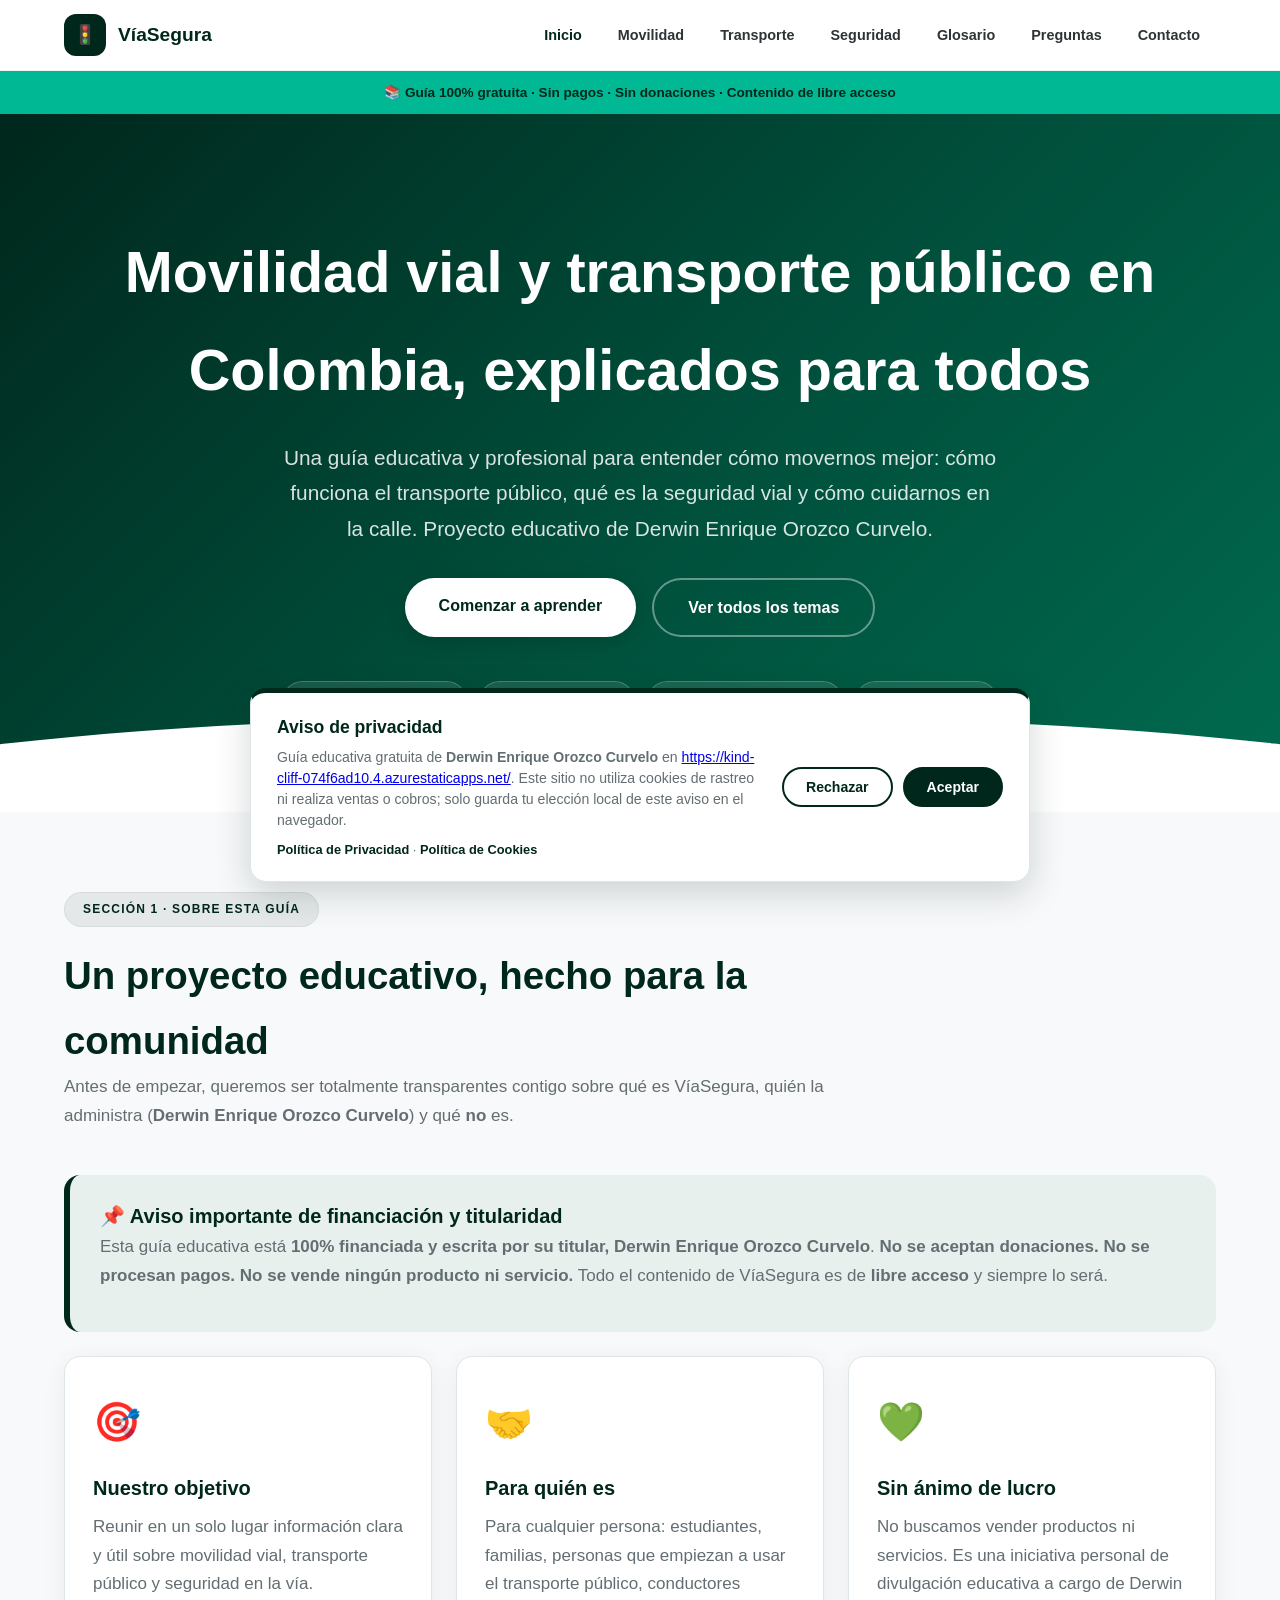
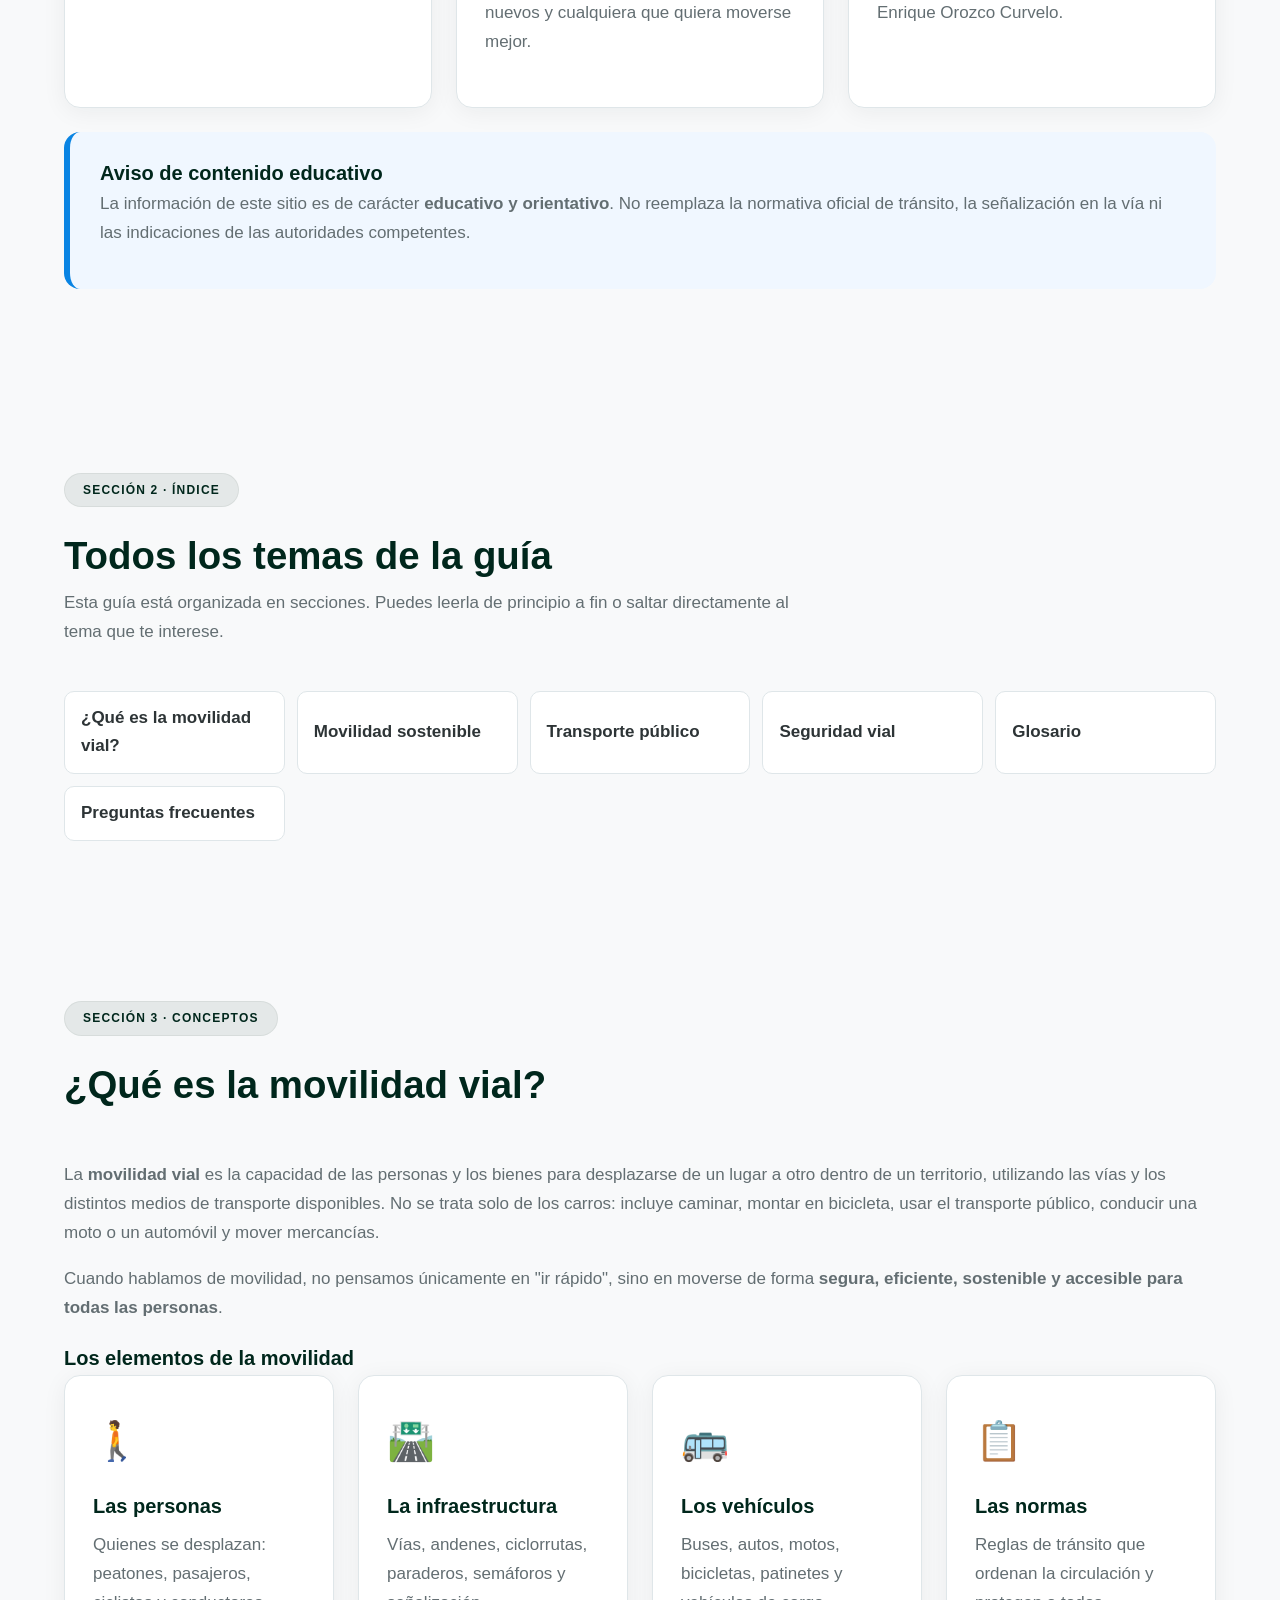
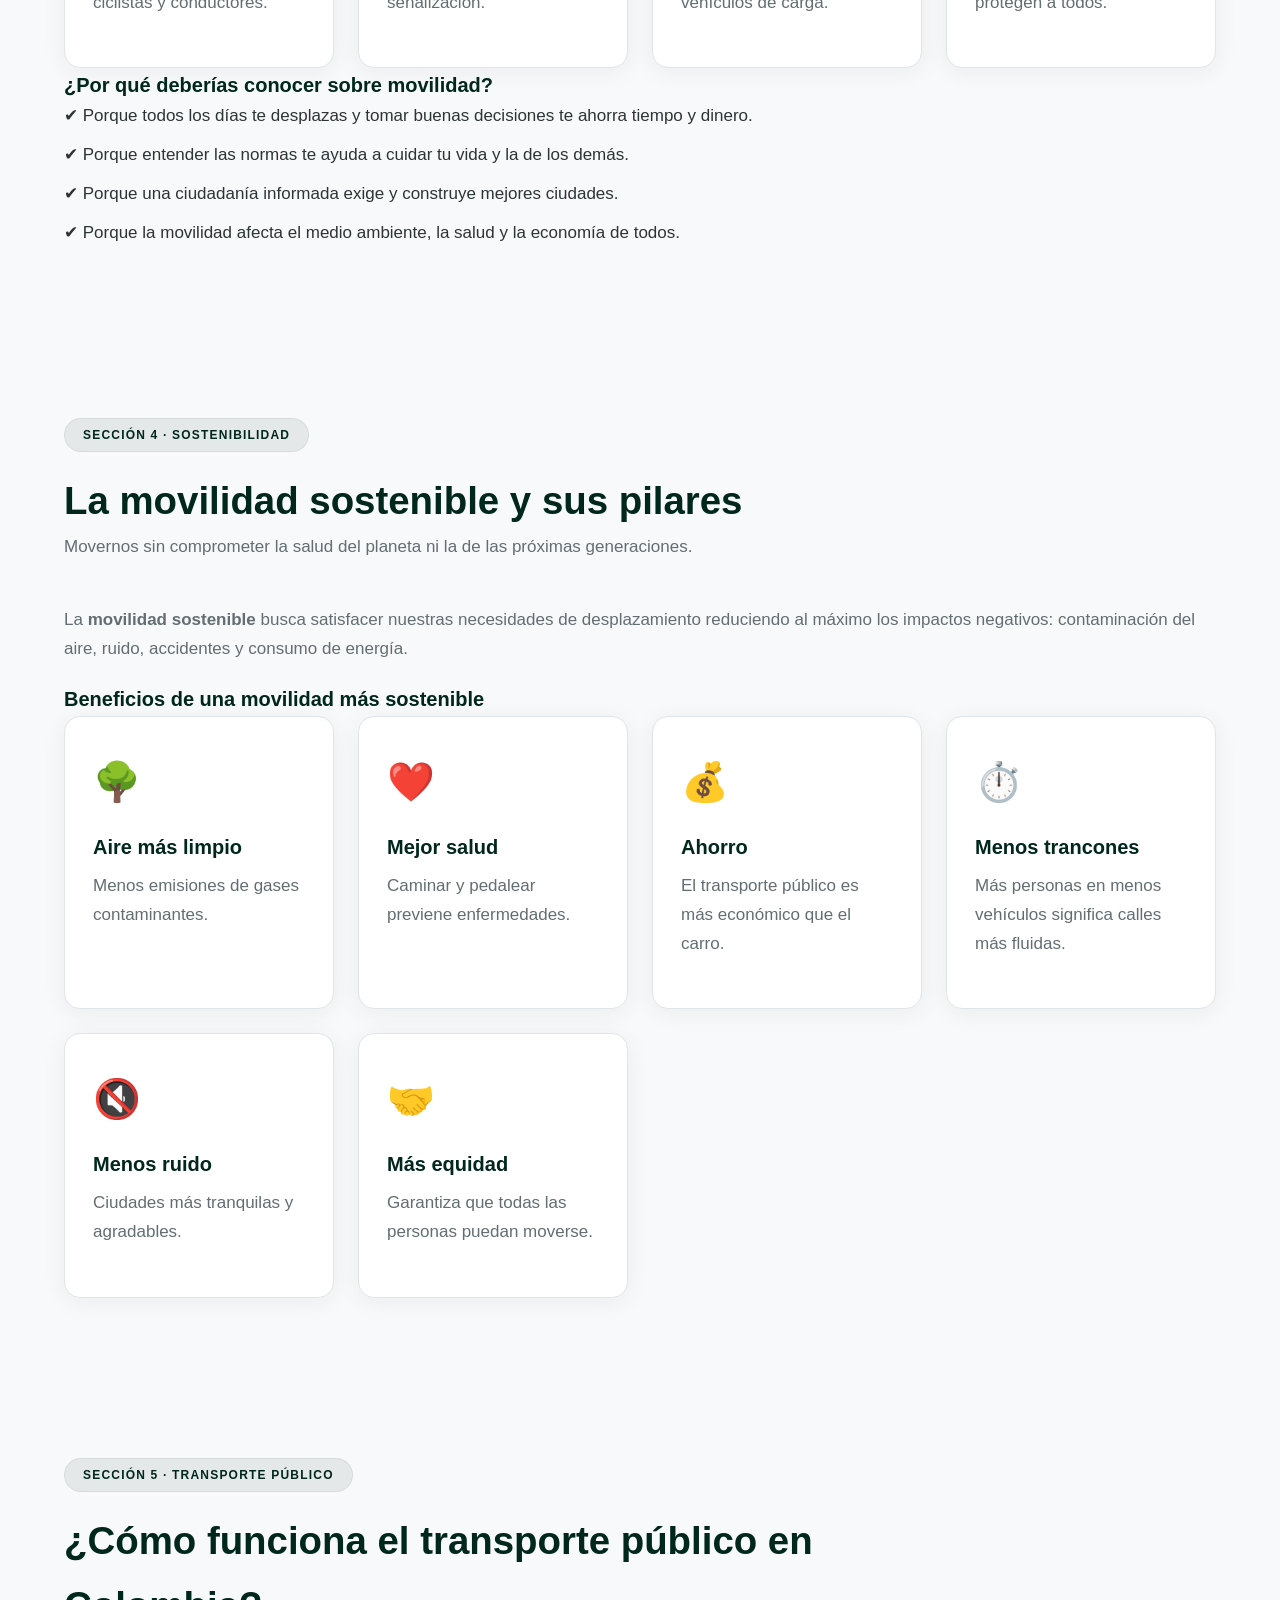
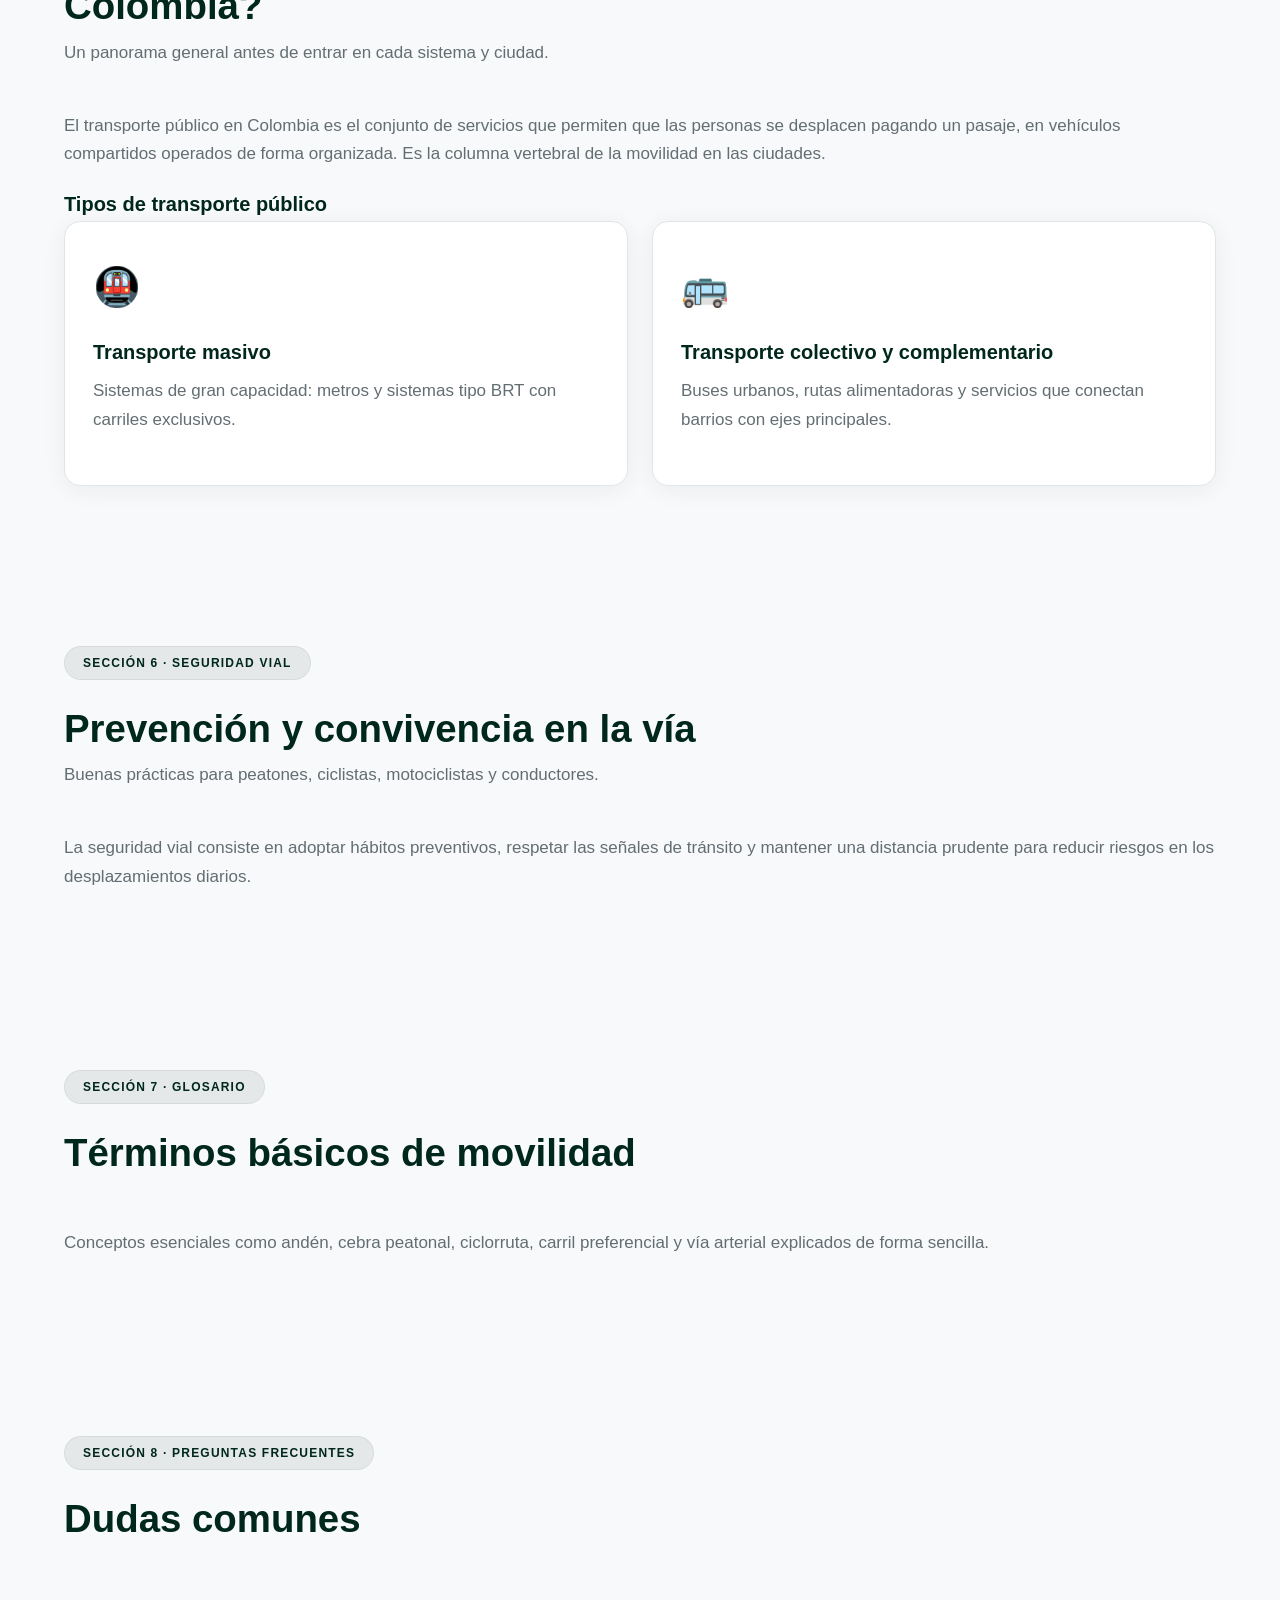
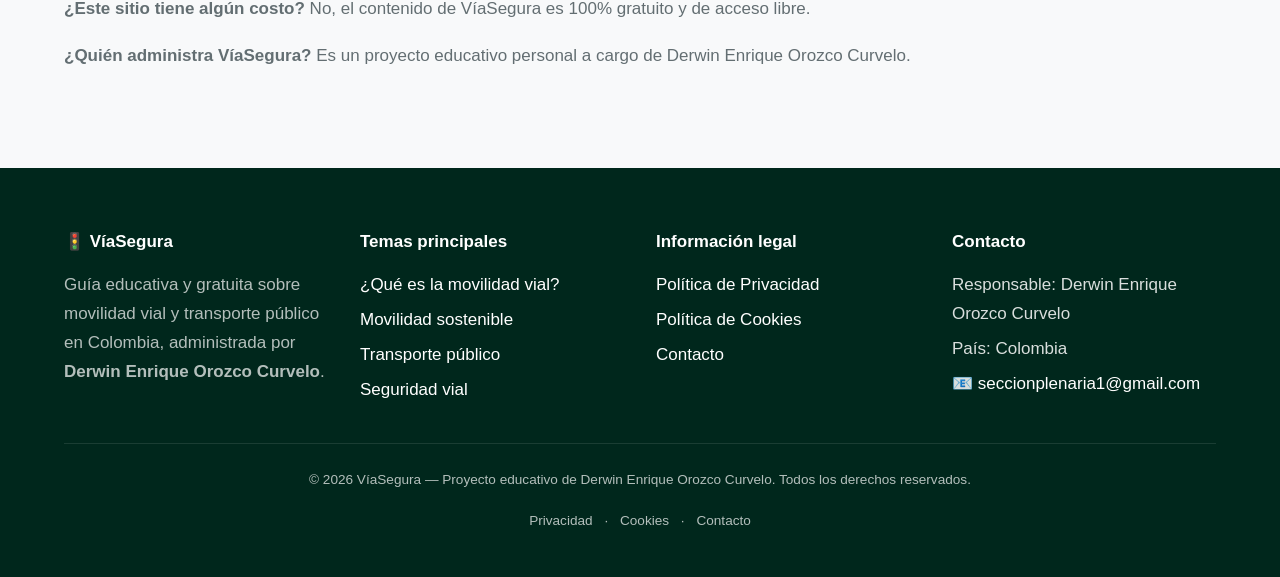
==== commit 95182137: "Update index.html" ====
--- a/index.html
+++ b/index.html
@@ -4,9 +4,9 @@
     <meta charset="UTF-8">
     <meta name="viewport" content="width=device-width, initial-scale=1.0">
     <title>VíaSegura | Guía profesional de movilidad y seguridad vial</title>
-    <meta name="description" content="Guía educativa profesional sobre movilidad vial, transporte público y seguridad vial en Colombia, administrada por Yonatan Posada Cardona. Contenido 100% gratuito.">
+    <meta name="description" content="Guía educativa profesional sobre movilidad vial, transporte público y seguridad vial en Colombia, administrada por Derwin Enrique Orozco Curvelo. Contenido 100% gratuito.">
     <meta name="keywords" content="movilidad vial, transporte público, seguridad vial, educación vial, Colombia, peatones, ciclistas, conductores">
-    <meta name="author" content="Yonatan Posada Cardona">
+    <meta name="author" content="Derwin Enrique Orozco Curvelo">
     <meta name="robots" content="index, follow">
     <meta name="theme-color" content="#00271c">
     <link rel="canonical" href="https://kind-cliff-074f6ad10.4.azurestaticapps.net/">
@@ -432,19 +432,6 @@
             .cookie-modal .cookie-actions .boton { width: 100%; min-width: unset; }
         }
     </style>
-
-    <!-- Google tag (gtag.js) -->
-    <script async src="https://www.googletagmanager.com/gtag/js?id=AW-18254896446"></script>
-    <script>
-        window.dataLayer = window.dataLayer || [];
-        function gtag() { dataLayer.push(arguments); }
-        gtag('js', new Date());
-        gtag('consent', 'default', {
-            'ad_storage': 'denied',
-            'analytics_storage': 'denied'
-        });
-        gtag('config', 'AW-18254896446');
-    </script>
 </head>
 
 <body>
@@ -455,9 +442,9 @@
     <div id="aviso-cookies" class="cookie-banner visible" role="dialog" aria-label="Aviso de privacidad y cookies">
         <div class="cookie-modal">
             <div class="cookie-texto">
-                <h2>Aviso de privacidad y cookies</h2>
+                <h2>Aviso de privacidad</h2>
                 <p>
-                    Guía educativa gratuita de <strong>Yonatan Posada Cardona</strong>. No se realizan ventas ni cobros en el sitio; puedes gestionar tus preferencias de medición y consentimiento.
+                    Guía educativa gratuita de <strong>Derwin Enrique Orozco Curvelo</strong> en <a href="https://kind-cliff-074f6ad10.4.azurestaticapps.net/">https://kind-cliff-074f6ad10.4.azurestaticapps.net/</a>. Este sitio no utiliza cookies de rastreo ni realiza ventas o cobros; solo guarda tu elección local de este aviso en el navegador.
                 </p>
                 <div class="cookie-enlaces">
                     <a href="privacidad.html">Política de Privacidad</a> ·
@@ -506,7 +493,7 @@
                     <h1>Movilidad vial y transporte público en Colombia, explicados para todos</h1>
                     <p class="subtitulo">
                         Una guía educativa y profesional para entender cómo movernos mejor: cómo funciona
-                        el transporte público, qué es la seguridad vial y cómo cuidarnos en la calle. Proyecto educativo de Yonatan Posada Cardona.
+                        el transporte público, qué es la seguridad vial y cómo cuidarnos en la calle. Proyecto educativo de Derwin Enrique Orozco Curvelo.
                     </p>
                     <div class="hero-botones">
                         <a href="#que-es-movilidad" class="boton primario">Comenzar a aprender</a>
@@ -527,12 +514,12 @@
                         <span class="etiqueta-seccion">Sección 1 · Sobre esta guía</span>
                         <h2>Un proyecto educativo, hecho para la comunidad</h2>
                         <p>Antes de empezar, queremos ser totalmente transparentes contigo sobre qué es
-                        VíaSegura, quién la administra (<strong>Yonatan Posada Cardona</strong>) y qué <strong>no</strong> es.</p>
+                        VíaSegura, quién la administra (<strong>Derwin Enrique Orozco Curvelo</strong>) y qué <strong>no</strong> es.</p>
                     </div>
 
                     <div class="aviso exito">
                         <h3>📌 Aviso importante de financiación y titularidad</h3>
-                        <p>Esta guía educativa está <strong>100% financiada y escrita por su titular, Yonatan Posada Cardona</strong>.
+                        <p>Esta guía educativa está <strong>100% financiada y escrita por su titular, Derwin Enrique Orozco Curvelo</strong>.
                         <strong>No se aceptan donaciones. No se procesan pagos. No se vende ningún producto
                         ni servicio.</strong> Todo el contenido de VíaSegura es de
                         <strong>libre acceso</strong> y siempre lo será.</p>
@@ -555,7 +542,7 @@
                             <span class="icono">💚</span>
                             <h3>Sin ánimo de lucro</h3>
                             <p>No buscamos vender productos ni servicios. Es una iniciativa personal de divulgación
-                            educativa a cargo de Yonatan Posada Cardona.</p>
+                            educativa a cargo de Derwin Enrique Orozco Curvelo.</p>
                         </div>
                     </div>
 
@@ -717,7 +704,7 @@
                         <h2>Dudas comunes</h2>
                     </div>
                     <p><strong>¿Este sitio tiene algún costo?</strong> No, el contenido de VíaSegura es 100% gratuito y de acceso libre.</p>
-                    <p><strong>¿Quién administra VíaSegura?</strong> Es un proyecto educativo personal a cargo de Yonatan Posada Cardona.</p>
+                    <p><strong>¿Quién administra VíaSegura?</strong> Es un proyecto educativo personal a cargo de Derwin Enrique Orozco Curvelo.</p>
                 </div>
             </section>
 
@@ -728,7 +715,7 @@
                 <div class="pie-rejilla">
                     <div>
                         <h4>🚦 VíaSegura</h4>
-                        <p>Guía educativa y gratuita sobre movilidad vial y transporte público en Colombia, administrada por <strong>Yonatan Posada Cardona</strong>.</p>
+                        <p>Guía educativa y gratuita sobre movilidad vial y transporte público en Colombia, administrada por <strong>Derwin Enrique Orozco Curvelo</strong>.</p>
                     </div>
                     <div>
                         <h4>Temas principales</h4>
@@ -750,14 +737,14 @@
                     <div>
                         <h4>Contacto</h4>
                         <ul>
-                            <li>Responsable: Yonatan Posada Cardona</li>
-                            <li>Ciudad: Barranquilla, Colombia</li>
+                            <li>Responsable: Derwin Enrique Orozco Curvelo</li>
+                            <li>País: Colombia</li>
                             <li>📧 <a href="mailto:seccionplenaria1@gmail.com">seccionplenaria1@gmail.com</a></li>
                         </ul>
                     </div>
                 </div>
                 <div class="pie-legal">
-                    <p>© 2026 VíaSegura — Proyecto educativo de Yonatan Posada Cardona. Todos los derechos reservados.</p>
+                    <p>© 2026 VíaSegura — Proyecto educativo de Derwin Enrique Orozco Curvelo. Todos los derechos reservados.</p>
                     <p><a href="privacidad.html">Privacidad</a> · <a href="politicas-cookies.html">Cookies</a> · <a href="contacto.html">Contacto</a></p>
                 </div>
             </div>
@@ -787,23 +774,11 @@
 
             if (estadoGuardado) {
                 ocultarBanner();
-                if (estadoGuardado === 'aceptado' && typeof gtag === 'function') {
-                    gtag('consent', 'update', {
-                        'ad_storage': 'granted',
-                        'analytics_storage': 'granted'
-                    });
-                }
             }
 
             if (btnAceptar) {
                 btnAceptar.addEventListener('click', function () {
                     localStorage.setItem('viasegura_consentimiento', 'aceptado');
-                    if (typeof gtag === 'function') {
-                        gtag('consent', 'update', {
-                            'ad_storage': 'granted',
-                            'analytics_storage': 'granted'
-                        });
-                    }
                     ocultarBanner();
                 });
             }
@@ -811,12 +786,6 @@
             if (btnRechazar) {
                 btnRechazar.addEventListener('click', function () {
                     localStorage.setItem('viasegura_consentimiento', 'rechazado');
-                    if (typeof gtag === 'function') {
-                        gtag('consent', 'update', {
-                            'ad_storage': 'denied',
-                            'analytics_storage': 'denied'
-                        });
-                    }
                     ocultarBanner();
                 });
             }
